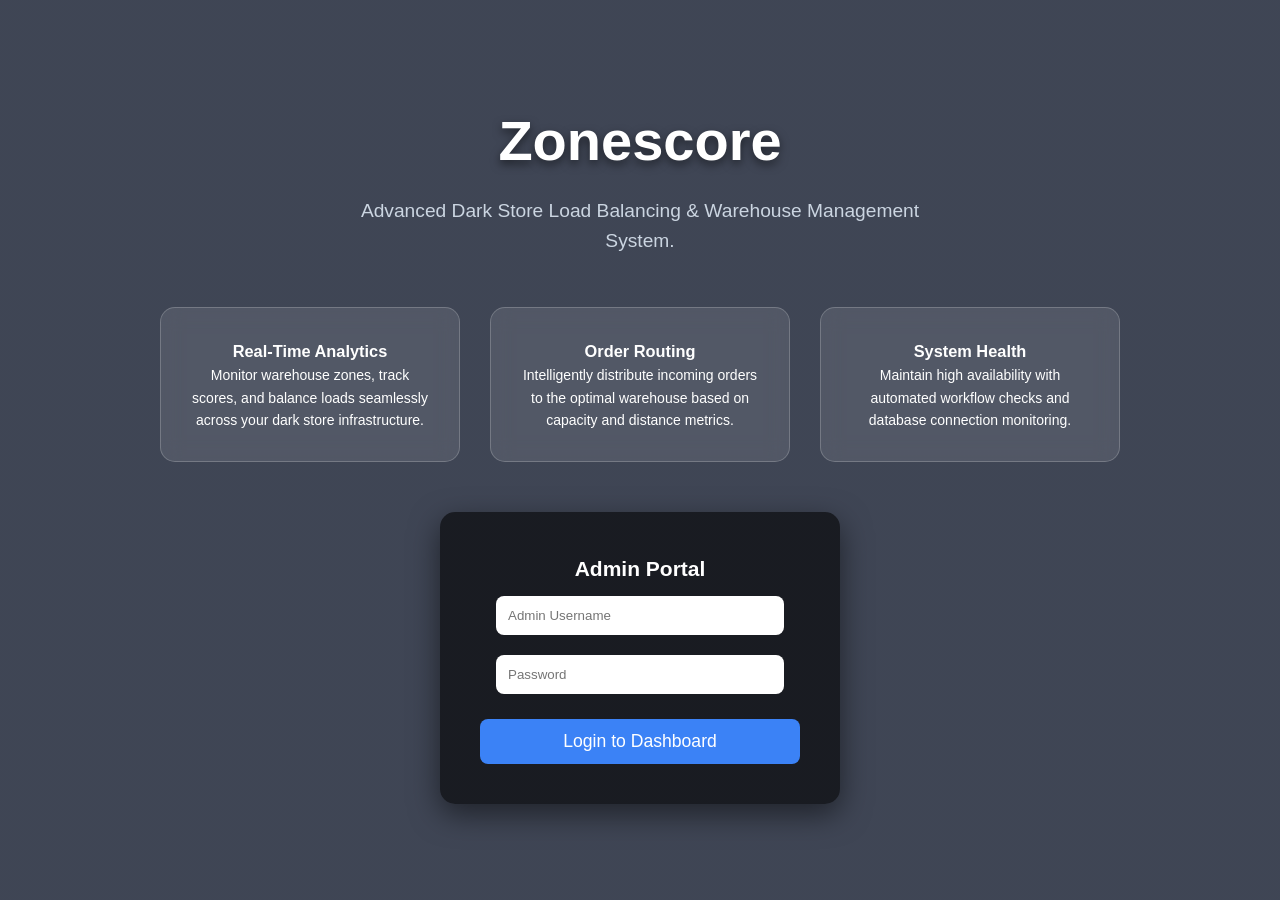
==== index.html @ 92be4d2d "replace old repo with new files" ====
<!doctype html>
<html lang="en">
  <head>
    <meta charset="UTF-8" />
    <meta name="viewport" content="width=device-width, initial-scale=1.0" />
    <title>Zonescore - Dark Store Management</title>
    <link rel="stylesheet" href="./styles.css" />
    <style>
      .landing-body {
        /* Translucent warehouse background */
        background:
          linear-gradient(rgba(15, 23, 42, 0.8), rgba(15, 23, 42, 0.8)),
          url("https://images.unsplash.com/photo-1586528116311-ad8c73c41bc3?q=80&w=2070&auto=format&fit=crop")
            no-repeat center center fixed;
        background-size: cover;
        color: #ffffff;
        font-family: "Segoe UI", Tahoma, Geneva, Verdana, sans-serif;
        min-height: 100vh;
        display: flex;
        flex-direction: column;
        align-items: center;
        justify-content: center;
        margin: 0;
        padding: 20px;
      }

      .hero-section {
        text-align: center;
        margin-bottom: 50px;
        animation: fadeInDown 1s ease-out;
      }

      .hero-section h1 {
        font-size: 3.5rem;
        margin-bottom: 10px;
        text-shadow: 0 4px 10px rgba(0, 0, 0, 0.5);
      }

      .hero-section p {
        font-size: 1.2rem;
        color: #cbd5e1;
        max-width: 600px;
        margin: 0 auto;
      }

      .overview-cards {
        display: flex;
        gap: 30px;
        flex-wrap: wrap;
        justify-content: center;
        margin-bottom: 50px;
      }

      .landing-card {
        background: rgba(255, 255, 255, 0.1);
        backdrop-filter: blur(10px);
        border: 1px solid rgba(255, 255, 255, 0.2);
        border-radius: 15px;
        padding: 30px;
        width: 300px;
        text-align: center;
      }

      .login-section {
        background: rgba(0, 0, 0, 0.6);
        padding: 40px;
        border-radius: 15px;
        box-shadow: 0 10px 30px rgba(0, 0, 0, 0.5);
        width: 100%;
        max-width: 400px;
        text-align: center;
      }

      .login-section input {
        width: 90%;
        padding: 12px;
        margin: 10px 0;
        border-radius: 8px;
        border: none;
        outline: none;
      }

      .btn-primary {
        background-color: #3b82f6;
        color: white;
        border: none;
        padding: 12px 25px;
        border-radius: 8px;
        font-size: 1.1rem;
        cursor: pointer;
        transition: background 0.3s;
        margin-top: 15px;
        width: 100%;
      }

      .btn-primary:hover {
        background-color: #2563eb;
      }

      @keyframes fadeInDown {
        from {
          opacity: 0;
          transform: translateY(-20px);
        }
        to {
          opacity: 1;
          transform: translateY(0);
        }
      }
    </style>
  </head>
  <body class="landing-body">
    <div class="hero-section">
      <h1>Zonescore</h1>
      <p>Advanced Dark Store Load Balancing & Warehouse Management System.</p>
    </div>

    <div class="overview-cards">
      <div class="landing-card card-3d">
        <h3>Real-Time Analytics</h3>
        <p>
          Monitor warehouse zones, track scores, and balance loads seamlessly
          across your dark store infrastructure.
        </p>
      </div>
      <div class="landing-card card-3d">
        <h3>Order Routing</h3>
        <p>
          Intelligently distribute incoming orders to the optimal warehouse
          based on capacity and distance metrics.
        </p>
      </div>
      <div class="landing-card card-3d">
        <h3>System Health</h3>
        <p>
          Maintain high availability with automated workflow checks and database
          connection monitoring.
        </p>
      </div>
    </div>

    <div class="login-section card-3d">
      <h2>Admin Portal</h2>
      <form id="login-form">
        <input type="text" placeholder="Admin Username" required />
        <input type="password" placeholder="Password" required />
        <button type="submit" class="btn-primary card-3d">
          Login to Dashboard
        </button>
      </form>
    </div>

    <script>
      // Handle login redirect to the existing dashboard
      document
        .getElementById("login-form")
        .addEventListener("submit", function (e) {
          e.preventDefault(); // Prevent actual form submission

          // In a real app, you would validate credentials against your database here.
          // For now, it redirects straight to your dashboard logic.
          window.location.href = "./dashboard/index.html";
        });
    </script>
  </body>
</html>
---- styles.css ----
/* ============================================================
   styles.css  —  ZoneScore Complete Stylesheet
   One file used by every page in the project.
   Sections:
     1. Fonts & Variables
     2. Reset
     3. Layout (sidebar, main)
     4. Page header
     5. KPI Cards
     6. Tables
     7. Badges
     8. Load bar
     9. Buttons
    10. Forms
    11. Modals
    12. Alerts
    13. Spinner / loader
    14. Dashboard — Simulator
    15. Warehouses page
    16. Billing page — Plan cards
    17. Settings page
    18. Connections page
    19. Database / Add-warehouse form page
    20. Utilities & Scrollbar
   ============================================================ */

/* ── 1. Fonts & Variables ─────────────────────────────────── */
@import url('https://fonts.googleapis.com/css2?family=DM+Sans:ital,wght@0,300;0,400;0,500;0,600;0,700;1,400&family=DM+Mono:wght@400;500&display=swap');

:root {
  /* Backgrounds */
  --bg:          #07090f;
  --surface:     #0e1420;
  --surface2:    #151d2e;
  --surface3:    #1c2640;

  /* Borders */
  --border:      #1e2d47;
  --border2:     #253554;

  /* Text */
  --text:        #dde4f0;
  --text2:       #7a90b4;
  --text3:       #3d5070;

  /* Accent */
  --accent:      #2f6ef5;
  --accent2:     #5b8ff8;
  --accent-glow: rgba(47, 110, 245, 0.15);

  /* Status colours */
  --green:       #0fba81;
  --green-bg:    rgba(15, 186, 129, 0.10);
  --green-bd:    rgba(15, 186, 129, 0.25);

  --yellow:      #f5a623;
  --yellow-bg:   rgba(245, 166,  35, 0.10);
  --yellow-bd:   rgba(245, 166,  35, 0.25);

  --red:         #f0455a;
  --red-bg:      rgba(240,  69,  90, 0.10);
  --red-bd:      rgba(240,  69,  90, 0.25);

  --purple:      #9b72f5;
  --purple-bg:   rgba(155, 114, 245, 0.10);
  --purple-bd:   rgba(155, 114, 245, 0.25);

  --orange:      #f97316;

  /* Layout */
  --sidebar-w:   228px;
  --radius:      10px;
  --radius-sm:   6px;
  --radius-lg:   14px;

  /* Shadow */
  --shadow:      0 2px 12px rgba(0, 0, 0, 0.40);
  --shadow-lg:   0 8px 32px rgba(0, 0, 0, 0.55);
}

/* ── 2. Reset ─────────────────────────────────────────────── */
*, *::before, *::after { box-sizing: border-box; margin: 0; padding: 0; }
html  { scroll-behavior: smooth; }
body  {
  background: var(--bg);
  color:      var(--text);
  font-family:'DM Sans', sans-serif;
  font-size:  14px;
  line-height:1.6;
  min-height: 100vh;
  -webkit-font-smoothing: antialiased;
}
a   { color: inherit; text-decoration: none; }
img { display: block; max-width: 100%; }
input, select, button, textarea { font-family: inherit; }

/* ── 3. Layout ────────────────────────────────────────────── */
.layout {
  display:    flex;
  min-height: 100vh;
}

/* Sidebar */
.sidebar {
  width:      var(--sidebar-w);
  background: var(--surface);
  border-right: 1px solid var(--border);
  padding:    18px 10px 24px;
  position:   fixed;
  top: 0; left: 0; bottom: 0;
  display:        flex;
  flex-direction: column;
  gap:        2px;
  overflow-y: auto;
  z-index:    100;
}

.sidebar-logo {
  display:     flex;
  align-items: center;
  gap:         10px;
  padding:     10px 10px 18px;
  border-bottom: 1px solid var(--border);
  margin-bottom: 10px;
}
.sidebar-logo img  { width: 28px; height: 28px; border-radius: 6px; flex-shrink: 0; }
.sidebar-logo span { font-size: 1rem; font-weight: 700; color: var(--text); letter-spacing: -0.02em; }

.nav-link {
  display:     flex;
  align-items: center;
  gap:         10px;
  padding:     9px 12px;
  border-radius: var(--radius-sm);
  color:       var(--text2);
  font-size:   0.875rem;
  font-weight: 500;
  transition:  background 0.15s, color 0.15s;
  position:    relative;
}
.nav-link:hover        { background: var(--surface2); color: var(--text); }
.nav-link.active       { background: var(--accent-glow); color: var(--accent2); }
.nav-link.active::before {
  content:''; position: absolute; left: 0; top: 20%; bottom: 20%;
  width: 3px; background: var(--accent); border-radius: 0 3px 3px 0;
}
.nav-link svg { width: 15px; height: 15px; flex-shrink: 0; opacity: 0.8; }
.nav-link.active svg { opacity: 1; }

.sidebar-bottom {
  margin-top:    auto;
  padding-top:   16px;
  border-top:    1px solid var(--border);
  display:       flex;
  flex-direction:column;
  gap:           6px;
}

/* Health pill */
.health-pill {
  display:     inline-flex;
  align-items: center;
  gap:         6px;
  padding:     4px 10px;
  border-radius: 20px;
  font-size:   0.72rem;
  font-weight: 600;
  margin:      4px 10px 0;
  width:       fit-content;
}
.health-pill.online   { background: var(--green-bg);  color: var(--green);  }
.health-pill.offline  { background: var(--red-bg);    color: var(--red);    }
.health-pill.checking { background: var(--yellow-bg); color: var(--yellow); }
.health-dot {
  width: 6px; height: 6px; border-radius: 50%;
  background: currentColor;
  animation: pulse 2s infinite;
}
@keyframes pulse { 0%,100%{opacity:1} 50%{opacity:.4} }

/* Main area */
.main {
  margin-left: var(--sidebar-w);
  padding:     32px 40px;
  flex:        1;
  min-width:   0;
}

/* ── 4. Page header ───────────────────────────────────────── */
.page-header {
  display:         flex;
  align-items:     flex-start;
  justify-content: space-between;
  gap:             16px;
  margin-bottom:   28px;
  flex-wrap:       wrap;
}
.page-title { font-size: 1.45rem; font-weight: 700; letter-spacing: -0.03em; line-height: 1.2; }
.page-sub   { color: var(--text2); font-size: 0.83rem; margin-top: 5px; }
.page-actions { display: flex; align-items: center; gap: 10px; flex-shrink: 0; }

/* ── 5. KPI Cards ─────────────────────────────────────────── */
.kpi-grid {
  display: grid;
  grid-template-columns: repeat(auto-fit, minmax(190px, 1fr));
  gap:           14px;
  margin-bottom: 28px;
}
.kpi-card {
  background:  var(--surface);
  border:      1px solid var(--border);
  border-radius: var(--radius);
  padding:     20px 22px;
  transition:  border-color 0.2s;
}
.kpi-card:hover { border-color: var(--border2); }
.kpi-label {
  display:    flex;
  align-items:center;
  gap:        7px;
  font-size:  0.74rem;
  font-weight:600;
  color:      var(--text2);
  text-transform: uppercase;
  letter-spacing: 0.06em;
  margin-bottom: 10px;
}
.kpi-label svg { width: 13px; height: 13px; }
.kpi-value { font-size: 2.1rem; font-weight: 700; letter-spacing: -0.04em; line-height: 1; }
.kpi-sub   { font-size: 0.74rem; color: var(--text2); margin-top: 7px; }

.kpi-card.blue   .kpi-value { color: var(--accent2); }
.kpi-card.green  .kpi-value { color: var(--green);   }
.kpi-card.yellow .kpi-value { color: var(--yellow);  }
.kpi-card.red    .kpi-value { color: var(--red);     }
.kpi-card.purple .kpi-value { color: var(--purple);  }

/* Generic card */
.card {
  background:    var(--surface);
  border:        1px solid var(--border);
  border-radius: var(--radius);
  padding:       22px;
}
.card-title {
  font-size:   0.78rem; font-weight: 600; color: var(--text2);
  text-transform: uppercase; letter-spacing: 0.07em; margin-bottom: 14px;
}

/* ── 6. Tables ────────────────────────────────────────────── */
.table-wrap {
  background:    var(--surface);
  border:        1px solid var(--border);
  border-radius: var(--radius);
  overflow:      hidden;
  margin-bottom: 24px;
}
.table-header {
  display:         flex;
  align-items:     center;
  justify-content: space-between;
  gap:             12px;
  padding:         14px 20px;
  border-bottom:   1px solid var(--border);
  flex-wrap:       wrap;
}
.table-title   { font-weight: 600; font-size: 0.9rem; color: var(--text); }
.table-actions { display: flex; align-items: center; gap: 8px; flex-wrap: wrap; }

table { width: 100%; border-collapse: collapse; }
th {
  background:  var(--surface2);
  color:       var(--text2);
  font-size:   0.70rem; font-weight: 600;
  padding:     10px 18px;
  text-align:  left;
  text-transform: uppercase; letter-spacing: 0.07em;
  border-bottom: 1px solid var(--border);
  white-space: nowrap;
}
td {
  padding:       13px 18px;
  border-bottom: 1px solid var(--border);
  font-size:     0.86rem;
  vertical-align:middle;
}
tr:last-child td { border-bottom: none; }
tr:hover td      { background: var(--surface2); }
.table-empty { text-align: center; color: var(--text2); padding: 48px 16px !important; font-size: 0.85rem; }

/* ── 7. Badges ────────────────────────────────────────────── */
.badge {
  display:     inline-flex;
  align-items: center;
  gap:         5px;
  padding:     3px 9px;
  border-radius: 20px;
  font-size:   0.71rem; font-weight: 600;
  white-space: nowrap;
  border:      1px solid transparent;
}
.badge::before {
  content:''; width: 5px; height: 5px;
  border-radius: 50%; background: currentColor; flex-shrink: 0;
}
/* Warehouse */
.badge.active      { background: var(--green-bg);   color: var(--green);   border-color: var(--green-bd); }
.badge.inactive    { background: var(--surface3);   color: var(--text2);   border-color: var(--border2);  }
.badge.maintenance { background: var(--yellow-bg);  color: var(--yellow);  border-color: var(--yellow-bd);}
/* Order */
.badge.pending     { background: var(--accent-glow);color: var(--accent2); border-color: rgba(47,110,245,.25); }
.badge.processing  { background: var(--yellow-bg);  color: var(--yellow);  border-color: var(--yellow-bd);}
.badge.dispatched  { background: var(--purple-bg);  color: var(--purple);  border-color: var(--purple-bd);}
.badge.delivered   { background: var(--green-bg);   color: var(--green);   border-color: var(--green-bd); }
.badge.cancelled   { background: var(--red-bg);     color: var(--red);     border-color: var(--red-bd);   }
/* Workflow */
.badge.enabled  { background: var(--green-bg);  color: var(--green);  border-color: var(--green-bd);  }
.badge.disabled { background: var(--surface3);  color: var(--text2);  border-color: var(--border2);   }
/* Billing */
.badge.current-plan { background: var(--accent-glow); color: var(--accent2); border-color: rgba(47,110,245,.3); }

/* ── 8. Load bar ──────────────────────────────────────────── */
.load-wrap { display: flex; align-items: center; gap: 9px; }
.load-bg {
  width: 80px; height: 5px;
  background: var(--surface3); border-radius: 3px; overflow: hidden; flex-shrink: 0;
}
.load-fill { height: 100%; border-radius: 3px; transition: width 0.4s ease; }
.load-fill.low      { background: var(--green);  }
.load-fill.medium   { background: var(--yellow); }
.load-fill.high     { background: var(--orange); }
.load-fill.critical { background: var(--red);    }
.load-pct { font-family: 'DM Mono', monospace; font-size: 0.74rem; color: var(--text2); min-width: 36px; }

/* ── 9. Buttons ───────────────────────────────────────────── */
.btn {
  display:         inline-flex;
  align-items:     center;
  justify-content: center;
  gap:             7px;
  padding:         8px 16px;
  border:          none;
  border-radius:   var(--radius-sm);
  font-size:       0.84rem; font-weight: 600;
  cursor:          pointer;
  transition:      all 0.15s;
  white-space:     nowrap;
  line-height:     1;
}
.btn:disabled { opacity: .45; cursor: not-allowed; pointer-events: none; }
.btn svg      { width: 14px; height: 14px; flex-shrink: 0; }

.btn-primary { background: var(--accent); color: #fff; }
.btn-primary:hover:not(:disabled) { background: #3d7af6; }

.btn-success { background: var(--green-bg);  color: var(--green); border: 1px solid var(--green-bd); }
.btn-success:hover:not(:disabled) { background: rgba(15,186,129,.18); }

.btn-danger  { background: var(--red-bg);    color: var(--red);   border: 1px solid var(--red-bd);   }
.btn-danger:hover:not(:disabled)  { background: rgba(240,69,90,.18); }

.btn-ghost   { background: var(--surface2);  color: var(--text2); border: 1px solid var(--border);   }
.btn-ghost:hover:not(:disabled)   { background: var(--surface3); color: var(--text); }

.btn-outline { background: transparent; color: var(--accent2); border: 1px solid rgba(47,110,245,.35); }
.btn-outline:hover:not(:disabled) { background: var(--accent-glow); }

.btn-sm { padding: 5px 10px; font-size: 0.78rem; }
.btn-lg { padding: 11px 22px; font-size: 0.92rem; }

/* ── 10. Forms ────────────────────────────────────────────── */
.form-grid  { display: grid; gap: 16px; }
.form-row   { display: grid; grid-template-columns: 1fr 1fr; gap: 16px; }
.form-row-3 { display: grid; grid-template-columns: 1fr 1fr 1fr; gap: 16px; }
.form-group { display: flex; flex-direction: column; gap: 6px; }
.form-label { font-size: 0.76rem; font-weight: 600; color: var(--text2); letter-spacing: 0.02em; }
.form-required { color: var(--red); margin-left: 2px; }
.form-hint  { font-size: 0.74rem; color: var(--text3); }

.form-input,
.form-select,
.form-textarea {
  background:    var(--surface2);
  border:        1px solid var(--border2);
  border-radius: var(--radius-sm);
  color:         var(--text);
  font-size:     0.88rem;
  padding:       9px 12px;
  width:         100%;
  transition:    border-color 0.15s, box-shadow 0.15s;
  appearance:    none;
}
.form-input:focus,
.form-select:focus,
.form-textarea:focus {
  outline: none;
  border-color: var(--accent);
  box-shadow:   0 0 0 3px var(--accent-glow);
}
.form-input::placeholder { color: var(--text3); }

.form-select {
  background-image:    url("data:image/svg+xml,%3Csvg xmlns='http://www.w3.org/2000/svg' width='12' height='12' viewBox='0 0 24 24' fill='none' stroke='%237a90b4' stroke-width='2'%3E%3Cpolyline points='6 9 12 15 18 9'/%3E%3C/svg%3E");
  background-repeat:   no-repeat;
  background-position: right 10px center;
  padding-right:       30px;
}
.form-select option  { background: var(--surface2); }
.form-textarea       { resize: vertical; min-height: 90px; }

/* ── 11. Modals ───────────────────────────────────────────── */
.modal-backdrop {
  position:   fixed; inset: 0;
  background: rgba(7,9,15,.75);
  display:    none;
  align-items:center; justify-content:center;
  z-index:    1000;
  padding:    20px;
  backdrop-filter: blur(4px);
}
.modal-backdrop.show { display: flex; }

.modal {
  background:    var(--surface);
  border:        1px solid var(--border2);
  border-radius: var(--radius-lg);
  padding:       28px;
  width:         100%; max-width: 520px;
  max-height:    90vh; overflow-y: auto;
  box-shadow:    var(--shadow-lg);
  animation:     modalIn 0.18s ease;
}
@keyframes modalIn {
  from { opacity:0; transform: scale(.96) translateY(8px); }
  to   { opacity:1; transform: scale(1)   translateY(0);   }
}
.modal-header {
  display:         flex;
  align-items:     center;
  justify-content: space-between;
  margin-bottom:   22px;
}
.modal-title { font-size: 1.05rem; font-weight: 700; letter-spacing: -0.02em; }
.modal-close {
  background: var(--surface2); border: 1px solid var(--border);
  border-radius: var(--radius-sm);
  color: var(--text2); cursor: pointer;
  width: 28px; height: 28px;
  display: flex; align-items: center; justify-content: center;
  font-size: 0.85rem; transition: all 0.15s;
}
.modal-close:hover { background: var(--surface3); color: var(--text); }
.modal-footer {
  display: flex; gap: 10px; justify-content: flex-end;
  margin-top: 22px; padding-top: 18px; border-top: 1px solid var(--border);
}

/* ── 12. Alerts ───────────────────────────────────────────── */
.alert {
  display: none;
  align-items: center; gap: 8px;
  padding:       12px 16px;
  border-radius: var(--radius-sm);
  font-size:     0.85rem; font-weight: 500;
  margin-top:    14px;
  border:        1px solid transparent;
}
.alert.show    { display: flex; }
.alert.success { background: var(--green-bg);    color: var(--green);   border-color: var(--green-bd);  }
.alert.error   { background: var(--red-bg);      color: var(--red);     border-color: var(--red-bd);    }
.alert.info    { background: var(--accent-glow); color: var(--accent2); border-color: rgba(47,110,245,.25); }
.alert.warning { background: var(--yellow-bg);   color: var(--yellow);  border-color: var(--yellow-bd); }

/* ── 13. Spinner ──────────────────────────────────────────── */
.spinner {
  display:       inline-block;
  width: 13px;   height: 13px;
  border:        2px solid var(--border2);
  border-top-color: var(--accent);
  border-radius: 50%;
  animation:     spin 0.6s linear infinite;
  vertical-align:middle;
}
@keyframes spin { to { transform: rotate(360deg); } }

/* code */
code {
  background:    var(--surface3);
  padding:       2px 7px; border-radius: 4px;
  font-family:  'DM Mono', monospace; font-size: 0.78rem;
  color:         var(--accent2);
}
.mono { font-family: 'DM Mono', monospace; font-size: 0.82em; }

/* divider */
.divider { height: 1px; background: var(--border); margin: 20px 0; }

/* ── 14. Dashboard — Simulator ────────────────────────────── */
.sim-box { background: var(--surface); border: 1px solid var(--border); border-radius: var(--radius); margin-bottom: 24px; overflow: hidden; }
.sim-box-header { display: flex; align-items: center; justify-content: space-between; padding: 14px 20px; border-bottom: 1px solid var(--border); flex-wrap: wrap; gap: 8px; }
.sim-box-body   { padding: 20px; }
.sim-inputs     { display: flex; gap: 12px; align-items: flex-end; flex-wrap: wrap; }
.sim-input-group { display: flex; flex-direction: column; gap: 5px; }
.sim-input-group label { font-size: 0.74rem; font-weight: 600; color: var(--text2); text-transform: uppercase; letter-spacing: 0.05em; }
.sim-input-group .form-input { width: 160px; }

.algo-grid { display: grid; grid-template-columns: repeat(auto-fit, minmax(200px,1fr)); gap: 12px; margin-top: 18px; }
.algo-card { background: var(--surface2); border: 1px solid var(--border); border-radius: var(--radius-sm); padding: 16px; transition: border-color .15s; }
.algo-card:hover { border-color: var(--border2); }
.algo-tag  { font-size: 0.69rem; font-weight: 700; color: var(--text2); text-transform: uppercase; letter-spacing: 0.07em; margin-bottom: 8px; }
.algo-wh-name { font-weight: 600; font-size: 0.9rem; color: var(--text); margin-bottom: 4px; white-space: nowrap; overflow: hidden; text-overflow: ellipsis; }
.algo-detail { font-size: 0.75rem; color: var(--accent2); }
.algo-unavailable { font-size: 0.82rem; color: var(--red); }

/* ── 15. Warehouses page ──────────────────────────────────── */
.wh-name-cell { font-weight: 600; }
.wh-coords    { font-family: 'DM Mono', monospace; font-size: 0.75rem; color: var(--text2); }
.filter-bar   { display: flex; align-items: center; gap: 10px; }
.filter-bar .form-select { width: 145px; padding: 6px 30px 6px 10px; font-size: 0.82rem; }
.action-btns  { display: flex; align-items: center; gap: 6px; }
.cap-indicator{ display: flex; align-items: center; gap: 8px; white-space: nowrap; }
.cap-text     { font-family: 'DM Mono', monospace; font-size: 0.76rem; color: var(--text2); }

/* ── 16. Billing — Plan cards ─────────────────────────────── */
.plan-grid { display: grid; grid-template-columns: repeat(auto-fit, minmax(230px,1fr)); gap: 16px; margin-bottom: 28px; }

.plan-card {
  background: var(--surface); border: 1px solid var(--border);
  border-radius: var(--radius); padding: 26px; position: relative;
  transition: border-color .2s, box-shadow .2s;
}
.plan-card:hover   { border-color: var(--border2); }
.plan-card.current { border-color: var(--accent); box-shadow: 0 0 0 1px var(--accent); }

.plan-ribbon {
  position: absolute; top: -1px; right: 22px;
  background: var(--accent); color: #fff;
  font-size: 0.67rem; font-weight: 700; letter-spacing: 0.06em; text-transform: uppercase;
  padding: 3px 10px; border-radius: 0 0 6px 6px;
}
.plan-name  { font-size: 0.8rem; font-weight: 600; color: var(--text2); text-transform: uppercase; letter-spacing: 0.08em; margin-bottom: 8px; }
.plan-price { font-size: 2.2rem; font-weight: 700; letter-spacing: -0.05em; line-height: 1; margin-bottom: 4px; }
.plan-price-sub { font-size: 0.8rem; font-weight: 400; color: var(--text2); margin-left: 2px; }
.plan-desc  { font-size: 0.8rem; color: var(--text2); margin-bottom: 18px; padding-bottom: 16px; border-bottom: 1px solid var(--border); min-height: 50px; }
.plan-features { list-style: none; display: flex; flex-direction: column; gap: 9px; margin-bottom: 22px; }
.plan-features li { display: flex; align-items: flex-start; gap: 9px; font-size: 0.82rem; }
.plan-check { color: var(--green); font-weight: 700; flex-shrink: 0; margin-top: 1px; }

.billing-info { background: var(--surface); border: 1px solid var(--border); border-radius: var(--radius); padding: 22px; margin-bottom: 24px; }
.billing-row  { display: flex; align-items: center; justify-content: space-between; padding: 11px 0; border-bottom: 1px solid var(--border); font-size: 0.86rem; }
.billing-row:last-child { border-bottom: none; }
.billing-row-label { color: var(--text2); }
.billing-row-value { font-weight: 600; }
.invoice-amount    { font-family: 'DM Mono', monospace; font-weight: 500; }

/* ── 17. Settings page ────────────────────────────────────── */
.settings-layout { display: grid; grid-template-columns: 200px 1fr; gap: 24px; align-items: start; }
.settings-tabs   { background: var(--surface); border: 1px solid var(--border); border-radius: var(--radius); overflow: hidden; position: sticky; top: 24px; }
.settings-tab    {
  display: flex; align-items: center; gap: 9px;
  padding: 11px 16px; font-size: 0.85rem; font-weight: 500; color: var(--text2);
  cursor: pointer; transition: all .15s;
  border-left: 3px solid transparent;
  background: none; border-top: none; border-right: none;
  border-bottom: 1px solid var(--border); width: 100%; text-align: left;
}
.settings-tab:last-child { border-bottom: none; }
.settings-tab:hover  { background: var(--surface2); color: var(--text); }
.settings-tab.active { border-left-color: var(--accent); color: var(--accent2); background: var(--accent-glow); }
.settings-tab svg    { width: 14px; height: 14px; flex-shrink: 0; }

.settings-panel         { display: none; }
.settings-panel.active  { display: block; }
.settings-section       { background: var(--surface); border: 1px solid var(--border); border-radius: var(--radius); padding: 24px; margin-bottom: 20px; }
.settings-section-title { font-size: 0.95rem; font-weight: 700; margin-bottom: 6px; }
.settings-section-desc  { font-size: 0.81rem; color: var(--text2); margin-bottom: 20px; padding-bottom: 16px; border-bottom: 1px solid var(--border); }
.danger-zone            { border-color: var(--red-bd); }
.danger-zone .settings-section-title { color: var(--red); }

.toggle-row       { display: flex; align-items: center; justify-content: space-between; padding: 13px 0; border-bottom: 1px solid var(--border); }
.toggle-row:last-child { border-bottom: none; }
.toggle-row-label { font-size: 0.87rem; font-weight: 600; margin-bottom: 3px; }
.toggle-row-desc  { font-size: 0.77rem; color: var(--text2); }

.toggle               { position: relative; width: 42px; height: 24px; flex-shrink: 0; }
.toggle input         { opacity: 0; width: 0; height: 0; }
.toggle-slider        { position: absolute; inset: 0; background: var(--surface3); border-radius: 12px; cursor: pointer; transition: background .2s; border: 1px solid var(--border2); }
.toggle-slider::before {
  content:''; position: absolute; width: 16px; height: 16px;
  left: 3px; top: 50%; transform: translateY(-50%);
  background: var(--text2); border-radius: 50%; transition: transform .2s, background .2s;
}
.toggle input:checked + .toggle-slider             { background: var(--accent); border-color: var(--accent); }
.toggle input:checked + .toggle-slider::before     { transform: translate(18px,-50%); background: #fff; }

/* ── 18. Connections page ─────────────────────────────────── */
.conn-grid  { display: grid; grid-template-columns: repeat(auto-fill, minmax(260px,1fr)); gap: 16px; margin-bottom: 28px; }
.conn-card  { background: var(--surface); border: 1px solid var(--border); border-radius: var(--radius); padding: 20px; display: flex; flex-direction: column; gap: 14px; transition: border-color .15s; }
.conn-card:hover  { border-color: var(--border2); }
.conn-card.dimmed { opacity: .55; }
.conn-header { display: flex; align-items: center; gap: 12px; }
.conn-icon   { width: 42px; height: 42px; border-radius: 10px; background: var(--surface2); display: flex; align-items: center; justify-content: center; font-size: 1.3rem; flex-shrink: 0; border: 1px solid var(--border); }
.conn-icon img { width: 24px; height: 24px; object-fit: contain; }
.conn-name   { font-weight: 600; font-size: 0.92rem; margin-bottom: 2px; }
.conn-type   { font-size: 0.75rem; color: var(--text2); }
.conn-desc   { font-size: 0.8rem; color: var(--text2); line-height: 1.5; flex: 1; }
.conn-footer { display: flex; align-items: center; justify-content: space-between; padding-top: 12px; border-top: 1px solid var(--border); }

/* ── 19. Database / Add-warehouse form page ───────────────── */
.form-page       { min-height: 100vh; display: flex; align-items: center; justify-content: center; padding: 40px 20px; background: var(--bg); }
.form-page-inner { width: 100%; max-width: 560px; }
.form-page-back  { display: inline-flex; align-items: center; gap: 6px; color: var(--accent2); font-size: 0.84rem; font-weight: 500; margin-bottom: 24px; transition: gap .15s; }
.form-page-back:hover { gap: 9px; }
.form-page-back svg   { width: 14px; height: 14px; }
.form-page-card  { background: var(--surface); border: 1px solid var(--border); border-radius: var(--radius-lg); padding: 36px; box-shadow: var(--shadow-lg); }
.form-page-title { font-size: 1.3rem; font-weight: 700; letter-spacing: -0.02em; margin-bottom: 6px; }
.form-page-sub   { font-size: 0.83rem; color: var(--text2); margin-bottom: 28px; padding-bottom: 22px; border-bottom: 1px solid var(--border); }
.form-submit-btn { width: 100%; padding: 12px; font-size: 0.9rem; margin-top: 6px; }
.page-health     { display: inline-flex; align-items: center; gap: 6px; font-size: 0.75rem; font-weight: 600; padding: 4px 11px; border-radius: 20px; margin-bottom: 20px; }
.page-health.online   { background: var(--green-bg);  color: var(--green);  }
.page-health.offline  { background: var(--red-bg);    color: var(--red);    }
.page-health.checking { background: var(--yellow-bg); color: var(--yellow); }
.page-health-dot { width: 6px; height: 6px; border-radius: 50%; background: currentColor; }

/* ── 20. Utilities & Scrollbar ────────────────────────────── */
::-webkit-scrollbar       { width: 5px; height: 5px; }
::-webkit-scrollbar-track { background: transparent; }
::-webkit-scrollbar-thumb { background: var(--border2); border-radius: 3px; }

@media (max-width: 768px) {
  .sidebar         { display: none; }
  .main            { margin-left: 0; padding: 20px 16px; }
  .form-row,
  .form-row-3      { grid-template-columns: 1fr; }
  .settings-layout { grid-template-columns: 1fr; }
  .settings-tabs   { display: flex; overflow-x: auto; position: static; }
  .settings-tab    { border-bottom: none; border-left: none; border-bottom: 3px solid transparent; white-space: nowrap; }
  .settings-tab.active { border-bottom-color: var(--accent); border-left: none; }
}
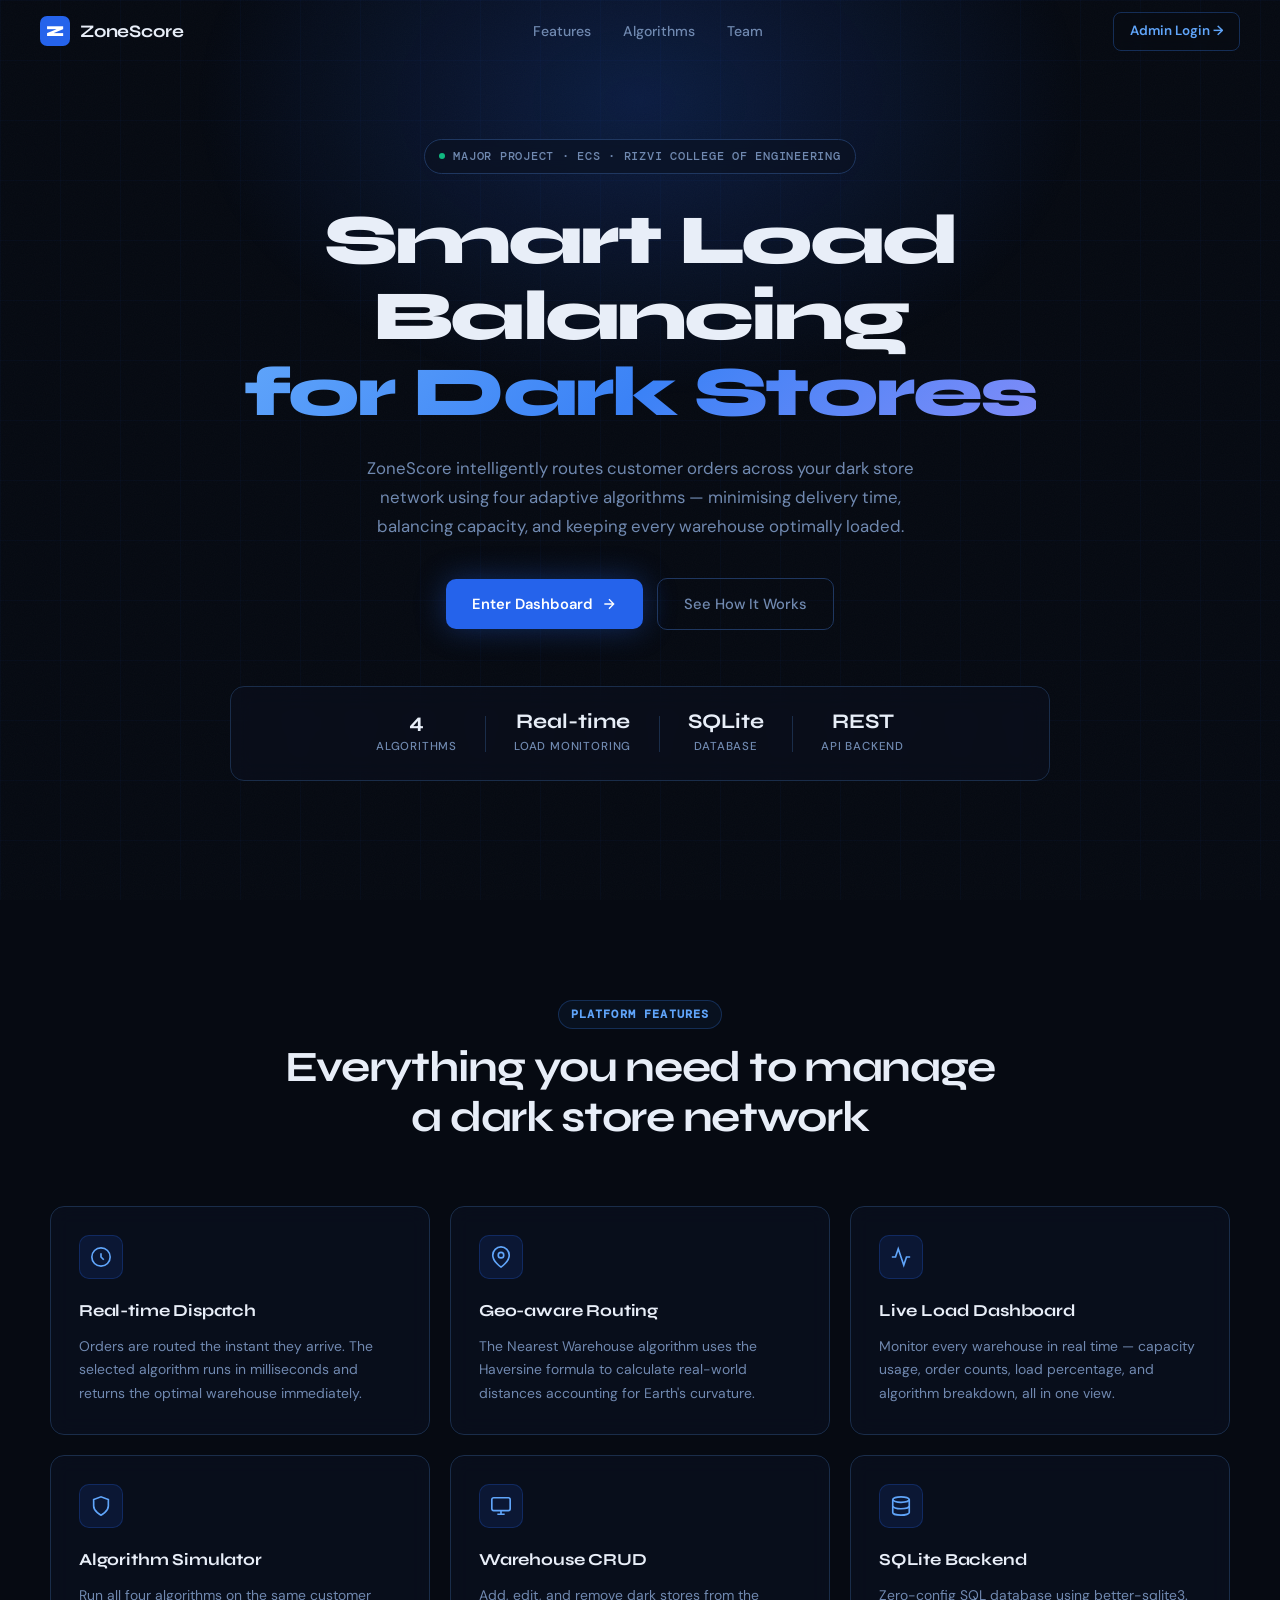
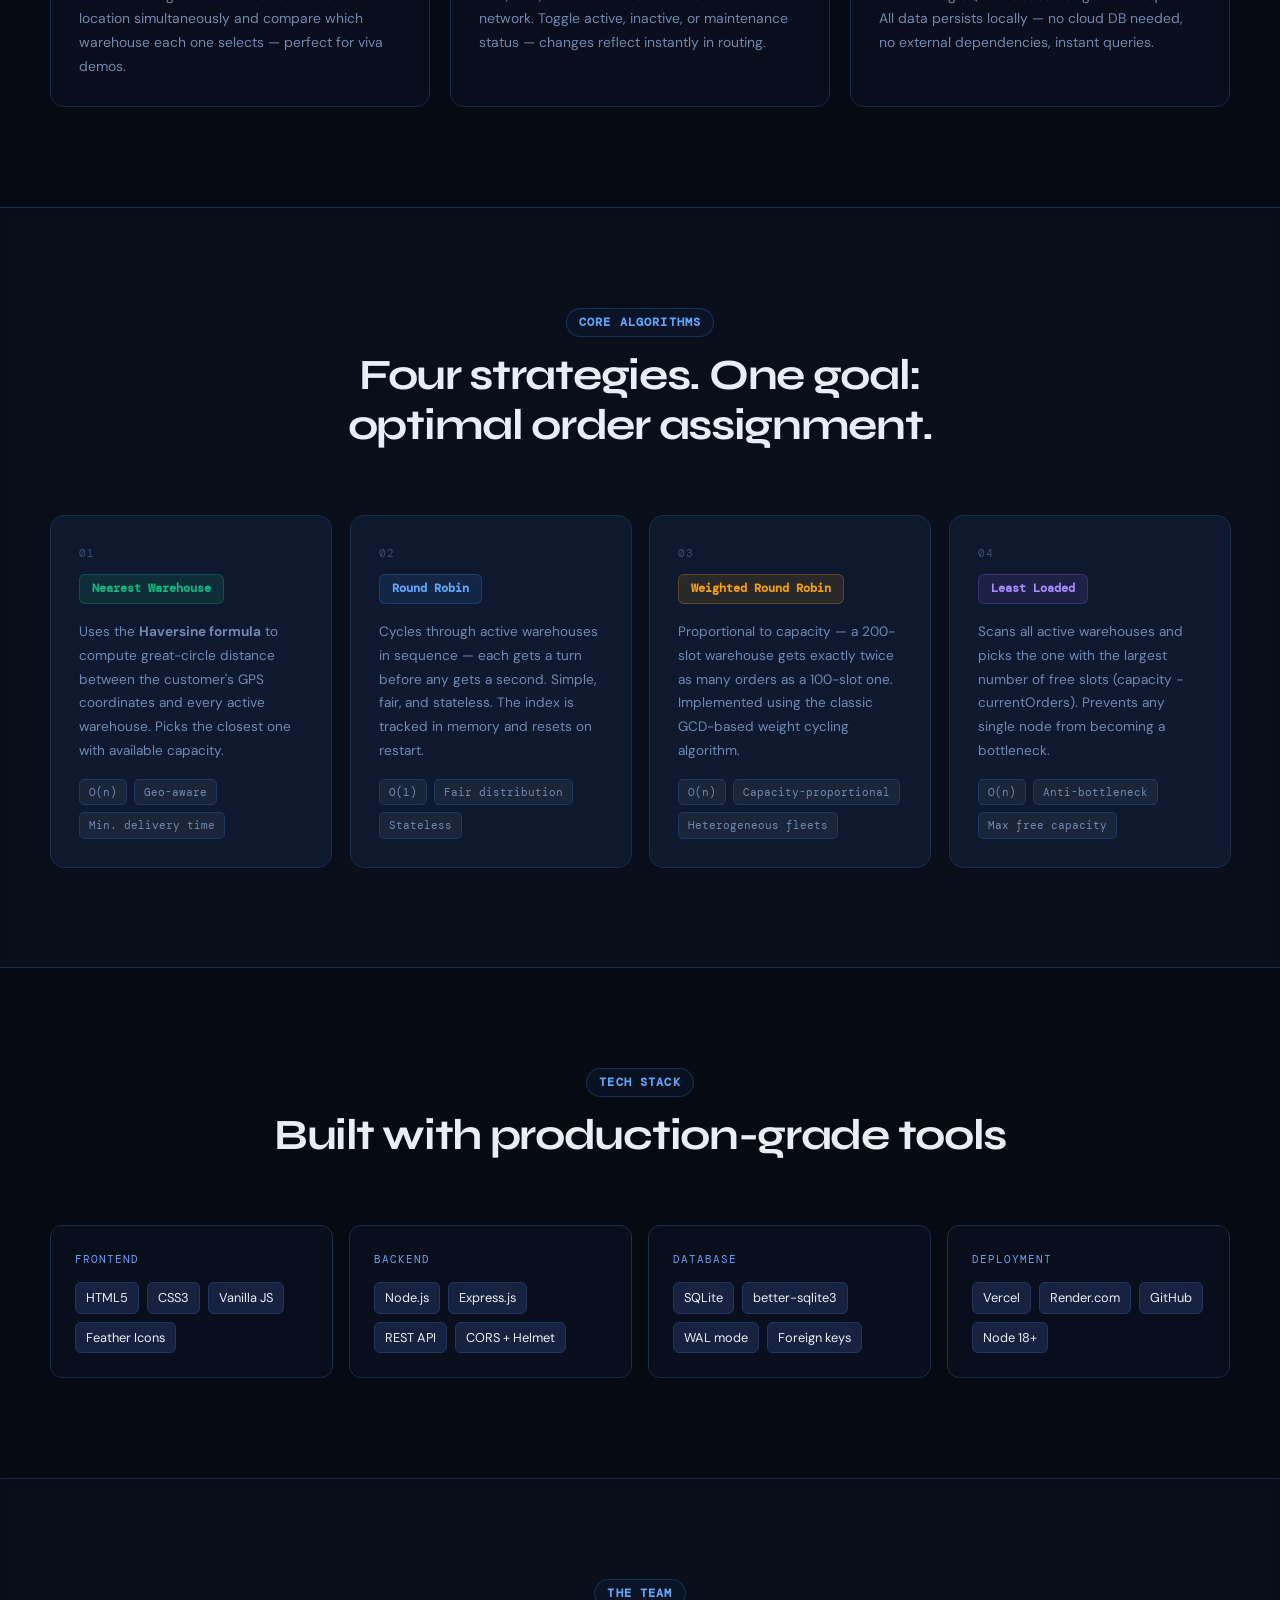
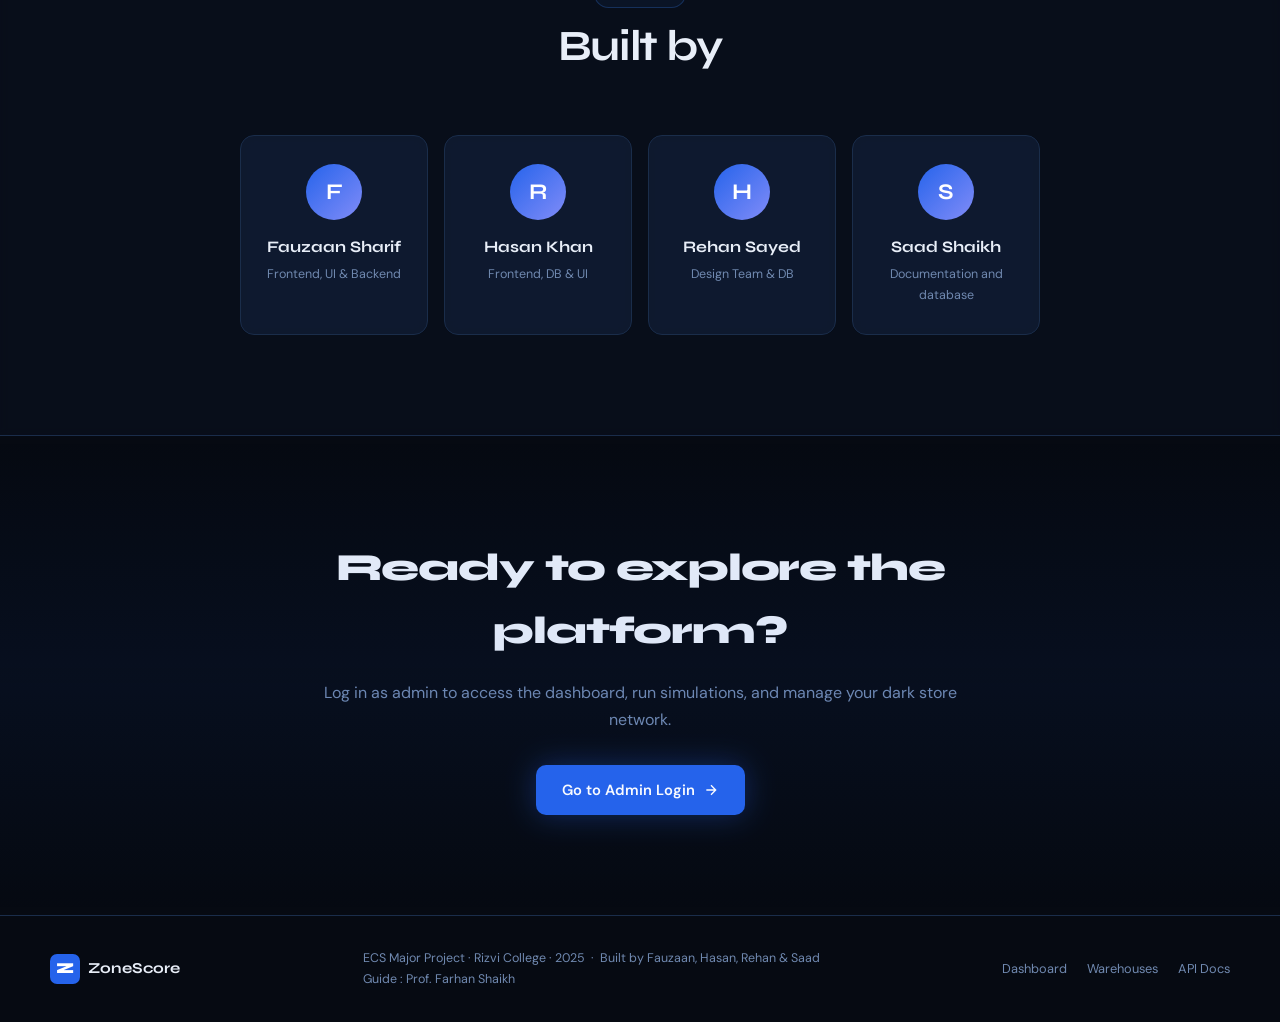
==== commit 380732f4: "Ui touches and database issue resolution" ====
--- a/index.html
+++ b/index.html
@@ -1,166 +1,434 @@
 <!doctype html>
 <html lang="en">
   <head>
-    <meta charset="UTF-8" />
-    <meta name="viewport" content="width=device-width, initial-scale=1.0" />
-    <title>Zonescore - Dark Store Management</title>
-    <link rel="stylesheet" href="./styles.css" />
-    <style>
-      .landing-body {
-        /* Translucent warehouse background */
-        background:
-          linear-gradient(rgba(15, 23, 42, 0.8), rgba(15, 23, 42, 0.8)),
-          url("https://images.unsplash.com/photo-1586528116311-ad8c73c41bc3?q=80&w=2070&auto=format&fit=crop")
-            no-repeat center center fixed;
-        background-size: cover;
-        color: #ffffff;
-        font-family: "Segoe UI", Tahoma, Geneva, Verdana, sans-serif;
-        min-height: 100vh;
-        display: flex;
-        flex-direction: column;
-        align-items: center;
-        justify-content: center;
-        margin: 0;
-        padding: 20px;
-      }
-
-      .hero-section {
-        text-align: center;
-        margin-bottom: 50px;
-        animation: fadeInDown 1s ease-out;
-      }
-
-      .hero-section h1 {
-        font-size: 3.5rem;
-        margin-bottom: 10px;
-        text-shadow: 0 4px 10px rgba(0, 0, 0, 0.5);
-      }
-
-      .hero-section p {
-        font-size: 1.2rem;
-        color: #cbd5e1;
-        max-width: 600px;
-        margin: 0 auto;
-      }
-
-      .overview-cards {
-        display: flex;
-        gap: 30px;
-        flex-wrap: wrap;
-        justify-content: center;
-        margin-bottom: 50px;
-      }
-
-      .landing-card {
-        background: rgba(255, 255, 255, 0.1);
-        backdrop-filter: blur(10px);
-        border: 1px solid rgba(255, 255, 255, 0.2);
-        border-radius: 15px;
-        padding: 30px;
-        width: 300px;
-        text-align: center;
-      }
-
-      .login-section {
-        background: rgba(0, 0, 0, 0.6);
-        padding: 40px;
-        border-radius: 15px;
-        box-shadow: 0 10px 30px rgba(0, 0, 0, 0.5);
-        width: 100%;
-        max-width: 400px;
-        text-align: center;
-      }
-
-      .login-section input {
-        width: 90%;
-        padding: 12px;
-        margin: 10px 0;
-        border-radius: 8px;
-        border: none;
-        outline: none;
-      }
-
-      .btn-primary {
-        background-color: #3b82f6;
-        color: white;
-        border: none;
-        padding: 12px 25px;
-        border-radius: 8px;
-        font-size: 1.1rem;
-        cursor: pointer;
-        transition: background 0.3s;
-        margin-top: 15px;
-        width: 100%;
-      }
-
-      .btn-primary:hover {
-        background-color: #2563eb;
-      }
-
-      @keyframes fadeInDown {
-        from {
-          opacity: 0;
-          transform: translateY(-20px);
-        }
-        to {
-          opacity: 1;
-          transform: translateY(0);
-        }
-      }
-    </style>
+    <meta charset="utf-8" />
+    <meta name="viewport" content="width=device-width,initial-scale=1" />
+    <title>ZoneScore — Dark Store Load Balancer</title>
+    <link rel="stylesheet" href="landing.css" />
+    <link rel="icon" href="/favicon.ico" />
+    <link rel="preconnect" href="https://fonts.googleapis.com" />
+    <link rel="preconnect" href="https://fonts.gstatic.com" crossorigin />
+    <link
+      href="https://fonts.googleapis.com/css2?family=Syne:wght@400;500;600;700;800&family=DM+Sans:ital,wght@0,300;0,400;0,500;1,300&family=DM+Mono:wght@400;500&display=swap"
+      rel="stylesheet"
+    />
   </head>
-  <body class="landing-body">
-    <div class="hero-section">
-      <h1>Zonescore</h1>
-      <p>Advanced Dark Store Load Balancing & Warehouse Management System.</p>
-    </div>
-
-    <div class="overview-cards">
-      <div class="landing-card card-3d">
-        <h3>Real-Time Analytics</h3>
-        <p>
-          Monitor warehouse zones, track scores, and balance loads seamlessly
-          across your dark store infrastructure.
+  <body>
+    <!-- ── Background layers ─────────────────────────── -->
+    <div class="bg-warehouse"></div>
+    <div class="bg-grid"></div>
+    <div class="bg-glow"></div>
+    <div class="noise"></div>
+
+    <!-- ── Nav ──────────────────────────────────────── -->
+    <nav class="nav" id="nav">
+      <div class="nav-inner">
+        <a href="/" class="nav-logo">
+          <span class="nav-logo-mark">Z</span>
+          <span class="nav-logo-text">ZoneScore</span>
+        </a>
+        <div class="nav-links">
+          <a href="#features">Features</a>
+          <a href="#algorithms">Algorithms</a>
+          <a href="#team">Team</a>
+        </div>
+        <a href="/login.html" class="nav-cta">Admin Login →</a>
+      </div>
+    </nav>
+
+    <!-- ── Hero ─────────────────────────────────────── -->
+    <section class="hero" id="home">
+      <div class="hero-inner">
+        <div class="hero-eyebrow">
+          <span class="dot"></span> Major Project · ECS · Rizvi College Of
+          Engineering
+        </div>
+        <h1 class="hero-title">
+          Smart Load Balancing<br />
+          <span class="hero-title-accent">for Dark Stores</span>
+        </h1>
+        <p class="hero-sub">
+          ZoneScore intelligently routes customer orders across your dark store
+          network using four adaptive algorithms — minimising delivery time,
+          balancing capacity, and keeping every warehouse optimally loaded.
         </p>
-      </div>
-      <div class="landing-card card-3d">
-        <h3>Order Routing</h3>
-        <p>
-          Intelligently distribute incoming orders to the optimal warehouse
-          based on capacity and distance metrics.
+        <div class="hero-actions">
+          <a href="/login.html" class="btn-hero-primary">
+            Enter Dashboard
+            <svg
+              width="16"
+              height="16"
+              viewBox="0 0 24 24"
+              fill="none"
+              stroke="currentColor"
+              stroke-width="2"
+            >
+              <path d="M5 12h14M12 5l7 7-7 7" />
+            </svg>
+          </a>
+          <a href="#algorithms" class="btn-hero-ghost">See How It Works</a>
+        </div>
+
+        <!-- Stat strip -->
+        <div class="hero-stats">
+          <div class="stat">
+            <span class="stat-val">4</span>
+            <span class="stat-label">Algorithms</span>
+          </div>
+          <div class="stat-div"></div>
+          <div class="stat">
+            <span class="stat-val">Real-time</span>
+            <span class="stat-label">Load monitoring</span>
+          </div>
+          <div class="stat-div"></div>
+          <div class="stat">
+            <span class="stat-val">SQLite</span>
+            <span class="stat-label">Database</span>
+          </div>
+          <div class="stat-div"></div>
+          <div class="stat">
+            <span class="stat-val">REST</span>
+            <span class="stat-label">API backend</span>
+          </div>
+        </div>
+      </div>
+    </section>
+
+    <!-- ── Features ──────────────────────────────────── -->
+    <section class="section" id="features">
+      <div class="section-inner">
+        <div class="section-header">
+          <div class="section-tag">Platform Features</div>
+          <h2 class="section-title">
+            Everything you need to manage<br />a dark store network
+          </h2>
+        </div>
+
+        <div class="features-grid">
+          <div class="feat-card tilt-card" data-tilt>
+            <div class="feat-icon">
+              <svg
+                width="22"
+                height="22"
+                viewBox="0 0 24 24"
+                fill="none"
+                stroke="currentColor"
+                stroke-width="1.8"
+              >
+                <circle cx="12" cy="12" r="10" />
+                <path d="M12 8v4l3 3" />
+              </svg>
+            </div>
+            <h3 class="feat-title">Real-time Dispatch</h3>
+            <p class="feat-desc">
+              Orders are routed the instant they arrive. The selected algorithm
+              runs in milliseconds and returns the optimal warehouse
+              immediately.
+            </p>
+          </div>
+
+          <div class="feat-card tilt-card" data-tilt>
+            <div class="feat-icon">
+              <svg
+                width="22"
+                height="22"
+                viewBox="0 0 24 24"
+                fill="none"
+                stroke="currentColor"
+                stroke-width="1.8"
+              >
+                <path d="M21 10c0 7-9 13-9 13s-9-6-9-13a9 9 0 0118 0z" />
+                <circle cx="12" cy="10" r="3" />
+              </svg>
+            </div>
+            <h3 class="feat-title">Geo-aware Routing</h3>
+            <p class="feat-desc">
+              The Nearest Warehouse algorithm uses the Haversine formula to
+              calculate real-world distances accounting for Earth's curvature.
+            </p>
+          </div>
+
+          <div class="feat-card tilt-card" data-tilt>
+            <div class="feat-icon">
+              <svg
+                width="22"
+                height="22"
+                viewBox="0 0 24 24"
+                fill="none"
+                stroke="currentColor"
+                stroke-width="1.8"
+              >
+                <polyline points="22 12 18 12 15 21 9 3 6 12 2 12" />
+              </svg>
+            </div>
+            <h3 class="feat-title">Live Load Dashboard</h3>
+            <p class="feat-desc">
+              Monitor every warehouse in real time — capacity usage, order
+              counts, load percentage, and algorithm breakdown, all in one view.
+            </p>
+          </div>
+
+          <div class="feat-card tilt-card" data-tilt>
+            <div class="feat-icon">
+              <svg
+                width="22"
+                height="22"
+                viewBox="0 0 24 24"
+                fill="none"
+                stroke="currentColor"
+                stroke-width="1.8"
+              >
+                <path d="M12 22s8-4 8-10V5l-8-3-8 3v7c0 6 8 10 8 10z" />
+              </svg>
+            </div>
+            <h3 class="feat-title">Algorithm Simulator</h3>
+            <p class="feat-desc">
+              Run all four algorithms on the same customer location
+              simultaneously and compare which warehouse each one selects —
+              perfect for viva demos.
+            </p>
+          </div>
+
+          <div class="feat-card tilt-card" data-tilt>
+            <div class="feat-icon">
+              <svg
+                width="22"
+                height="22"
+                viewBox="0 0 24 24"
+                fill="none"
+                stroke="currentColor"
+                stroke-width="1.8"
+              >
+                <rect x="2" y="3" width="20" height="14" rx="2" />
+                <path d="M8 21h8M12 17v4" />
+              </svg>
+            </div>
+            <h3 class="feat-title">Warehouse CRUD</h3>
+            <p class="feat-desc">
+              Add, edit, and remove dark stores from the network. Toggle active,
+              inactive, or maintenance status — changes reflect instantly in
+              routing.
+            </p>
+          </div>
+
+          <div class="feat-card tilt-card" data-tilt>
+            <div class="feat-icon">
+              <svg
+                width="22"
+                height="22"
+                viewBox="0 0 24 24"
+                fill="none"
+                stroke="currentColor"
+                stroke-width="1.8"
+              >
+                <ellipse cx="12" cy="5" rx="9" ry="3" />
+                <path d="M21 12c0 1.66-4 3-9 3s-9-1.34-9-3" />
+                <path d="M3 5v14c0 1.66 4 3 9 3s9-1.34 9-3V5" />
+              </svg>
+            </div>
+            <h3 class="feat-title">SQLite Backend</h3>
+            <p class="feat-desc">
+              Zero-config SQL database using better-sqlite3. All data persists
+              locally — no cloud DB needed, no external dependencies, instant
+              queries.
+            </p>
+          </div>
+        </div>
+      </div>
+    </section>
+
+    <!-- ── Algorithms ─────────────────────────────────── -->
+    <section class="section section-dark" id="algorithms">
+      <div class="section-inner">
+        <div class="section-header">
+          <div class="section-tag">Core Algorithms</div>
+          <h2 class="section-title">
+            Four strategies. One goal:<br />optimal order assignment.
+          </h2>
+        </div>
+
+        <div class="algo-grid">
+          <div class="algo-card tilt-card" data-tilt>
+            <div class="algo-num">01</div>
+            <div class="algo-badge nearest">Nearest Warehouse</div>
+            <p class="algo-desc">
+              Uses the <strong>Haversine formula</strong> to compute
+              great-circle distance between the customer's GPS coordinates and
+              every active warehouse. Picks the closest one with available
+              capacity.
+            </p>
+            <div class="algo-tag-row">
+              <span class="tag">O(n)</span>
+              <span class="tag">Geo-aware</span>
+              <span class="tag">Min. delivery time</span>
+            </div>
+          </div>
+
+          <div class="algo-card tilt-card" data-tilt>
+            <div class="algo-num">02</div>
+            <div class="algo-badge roundrobin">Round Robin</div>
+            <p class="algo-desc">
+              Cycles through active warehouses in sequence — each gets a turn
+              before any gets a second. Simple, fair, and stateless. The index
+              is tracked in memory and resets on restart.
+            </p>
+            <div class="algo-tag-row">
+              <span class="tag">O(1)</span>
+              <span class="tag">Fair distribution</span>
+              <span class="tag">Stateless</span>
+            </div>
+          </div>
+
+          <div class="algo-card tilt-card" data-tilt>
+            <div class="algo-num">03</div>
+            <div class="algo-badge weighted">Weighted Round Robin</div>
+            <p class="algo-desc">
+              Proportional to capacity — a 200-slot warehouse gets exactly twice
+              as many orders as a 100-slot one. Implemented using the classic
+              GCD-based weight cycling algorithm.
+            </p>
+            <div class="algo-tag-row">
+              <span class="tag">O(n)</span>
+              <span class="tag">Capacity-proportional</span>
+              <span class="tag">Heterogeneous fleets</span>
+            </div>
+          </div>
+
+          <div class="algo-card tilt-card" data-tilt>
+            <div class="algo-num">04</div>
+            <div class="algo-badge least">Least Loaded</div>
+            <p class="algo-desc">
+              Scans all active warehouses and picks the one with the largest
+              number of free slots (capacity − currentOrders). Prevents any
+              single node from becoming a bottleneck.
+            </p>
+            <div class="algo-tag-row">
+              <span class="tag">O(n)</span>
+              <span class="tag">Anti-bottleneck</span>
+              <span class="tag">Max free capacity</span>
+            </div>
+          </div>
+        </div>
+      </div>
+    </section>
+
+    <!-- ── Tech stack ─────────────────────────────────── -->
+    <section class="section" id="stack">
+      <div class="section-inner">
+        <div class="section-header">
+          <div class="section-tag">Tech Stack</div>
+          <h2 class="section-title">Built with production-grade tools</h2>
+        </div>
+        <div class="stack-grid">
+          <div class="stack-card tilt-card" data-tilt>
+            <div class="stack-label">Frontend</div>
+            <div class="stack-items">
+              <span>HTML5</span><span>CSS3</span><span>Vanilla JS</span
+              ><span>Feather Icons</span>
+            </div>
+          </div>
+          <div class="stack-card tilt-card" data-tilt>
+            <div class="stack-label">Backend</div>
+            <div class="stack-items">
+              <span>Node.js</span><span>Express.js</span><span>REST API</span
+              ><span>CORS + Helmet</span>
+            </div>
+          </div>
+          <div class="stack-card tilt-card" data-tilt>
+            <div class="stack-label">Database</div>
+            <div class="stack-items">
+              <span>SQLite</span><span>better-sqlite3</span><span>WAL mode</span
+              ><span>Foreign keys</span>
+            </div>
+          </div>
+          <div class="stack-card tilt-card" data-tilt>
+            <div class="stack-label">Deployment</div>
+            <div class="stack-items">
+              <span>Vercel</span><span>Render.com</span><span>GitHub</span
+              ><span>Node 18+</span>
+            </div>
+          </div>
+        </div>
+      </div>
+    </section>
+
+    <!-- ── Team ───────────────────────────────────────── -->
+    <section class="section section-dark" id="team">
+      <div class="section-inner">
+        <div class="section-header">
+          <div class="section-tag">The Team</div>
+          <h2 class="section-title">Built by</h2>
+        </div>
+        <div class="team-grid">
+          <div class="team-card tilt-card" data-tilt>
+            <div class="team-avatar">F</div>
+            <div class="team-name">Fauzaan Sharif</div>
+            <div class="team-role">Frontend, UI & Backend</div>
+          </div>
+          <div class="team-card tilt-card" data-tilt>
+            <div class="team-avatar">R</div>
+            <div class="team-name">Hasan Khan</div>
+            <div class="team-role">Frontend, DB & UI</div>
+          </div>
+          <div class="team-card tilt-card" data-tilt>
+            <div class="team-avatar">H</div>
+            <div class="team-name">Rehan Sayed</div>
+            <div class="team-role">Design Team & DB</div>
+          </div>
+          <div class="team-card tilt-card" data-tilt>
+            <div class="team-avatar">S</div>
+            <div class="team-name">Saad Shaikh</div>
+            <div class="team-role">Documentation and database</div>
+          </div>
+        </div>
+      </div>
+    </section>
+
+    <!-- ── CTA ────────────────────────────────────────── -->
+    <section class="cta-section">
+      <div class="cta-inner">
+        <h2 class="cta-title">Ready to explore the platform?</h2>
+        <p class="cta-sub">
+          Log in as admin to access the dashboard, run simulations, and manage
+          your dark store network.
         </p>
-      </div>
-      <div class="landing-card card-3d">
-        <h3>System Health</h3>
-        <p>
-          Maintain high availability with automated workflow checks and database
-          connection monitoring.
-        </p>
-      </div>
-    </div>
-
-    <div class="login-section card-3d">
-      <h2>Admin Portal</h2>
-      <form id="login-form">
-        <input type="text" placeholder="Admin Username" required />
-        <input type="password" placeholder="Password" required />
-        <button type="submit" class="btn-primary card-3d">
-          Login to Dashboard
-        </button>
-      </form>
-    </div>
-
-    <script>
-      // Handle login redirect to the existing dashboard
-      document
-        .getElementById("login-form")
-        .addEventListener("submit", function (e) {
-          e.preventDefault(); // Prevent actual form submission
-
-          // In a real app, you would validate credentials against your database here.
-          // For now, it redirects straight to your dashboard logic.
-          window.location.href = "./dashboard/index.html";
-        });
-    </script>
+        <a href="/login.html" class="btn-hero-primary">
+          Go to Admin Login
+          <svg
+            width="16"
+            height="16"
+            viewBox="0 0 24 24"
+            fill="none"
+            stroke="currentColor"
+            stroke-width="2"
+          >
+            <path d="M5 12h14M12 5l7 7-7 7" />
+          </svg>
+        </a>
+      </div>
+    </section>
+
+    <!-- ── Footer ─────────────────────────────────────── -->
+    <footer class="footer">
+      <div class="footer-inner">
+        <div class="footer-logo">
+          <span class="nav-logo-mark">Z</span>
+          <span>ZoneScore</span>
+        </div>
+        <div class="footer-text">
+          ECS Major Project · Rizvi College · 2025 &nbsp;·&nbsp; Built by
+          Fauzaan, Hasan, Rehan &amp; Saad
+          <br />
+          Guide : Prof. Farhan Shaikh
+        </div>
+        <div class="footer-links">
+          <a href="/dashboard/">Dashboard</a>
+          <a href="/exec/">Warehouses</a>
+          <a href="/connections/">API Docs</a>
+        </div>
+      </div>
+    </footer>
+
+    <script src="/js/landing.js"></script>
   </body>
 </html>
--- a/landing.css
+++ b/landing.css
@@ -0,0 +1,765 @@
+/* ============================================================
+   landing.css  —  ZoneScore Landing Page
+   Aesthetic: Industrial-luxury dark. Syne display font.
+   Translucent warehouse background. 3D tilt cards.
+   ============================================================ */
+
+@import url("https://fonts.googleapis.com/css2?family=Syne:wght@400;500;600;700;800&family=DM+Sans:ital,wght@0,300;0,400;0,500;1,300&family=DM+Mono:wght@400;500&display=swap");
+
+/* ── Variables ──────────────────────────────────── */
+:root {
+  --bg: #060a12;
+  --surface: #0b1120;
+  --surface2: #111d35;
+  --surface3: #172240;
+  --border: #1a2d4a;
+  --border2: #1f3760;
+  --text: #e8eef8;
+  --text2: #7089b0;
+  --text3: #3a5070;
+  --accent: #2563eb;
+  --accent2: #3b82f6;
+  --accent3: #60a5fa;
+  --glow: rgba(37, 99, 235, 0.18);
+  --green: #10b981;
+  --yellow: #f59e0b;
+  --red: #ef4444;
+  --purple: #8b5cf6;
+  --orange: #f97316;
+  --font-head: "Syne", sans-serif;
+  --font-body: "DM Sans", sans-serif;
+  --font-mono: "DM Mono", monospace;
+}
+
+/* ── Reset ──────────────────────────────────────── */
+*,
+*::before,
+*::after {
+  box-sizing: border-box;
+  margin: 0;
+  padding: 0;
+}
+html {
+  scroll-behavior: smooth;
+}
+body {
+  background: var(--bg);
+  color: var(--text);
+  font-family: var(--font-body);
+  font-size: 15px;
+  line-height: 1.65;
+  overflow-x: hidden;
+  -webkit-font-smoothing: antialiased;
+}
+a {
+  color: inherit;
+  text-decoration: none;
+}
+img {
+  display: block;
+  max-width: 100%;
+}
+
+/* ── Background layers ──────────────────────────── */
+.bg-warehouse {
+  position: fixed;
+  inset: 0;
+  background: url("/warehouse2.png") center center / cover no-repeat;
+  opacity: 0.07;
+  z-index: 0;
+  pointer-events: none;
+  /* Subtle zoom-in on load */
+  animation: bgZoom 20s ease-out forwards;
+}
+@keyframes bgZoom {
+  from {
+    transform: scale(1.06);
+  }
+  to {
+    transform: scale(1);
+  }
+}
+
+/* Fine grid overlay */
+.bg-grid {
+  position: fixed;
+  inset: 0;
+  background-image:
+    linear-gradient(rgba(37, 99, 235, 0.04) 1px, transparent 1px),
+    linear-gradient(90deg, rgba(37, 99, 235, 0.04) 1px, transparent 1px);
+  background-size: 60px 60px;
+  z-index: 0;
+  pointer-events: none;
+}
+
+/* Radial glow from top-centre */
+.bg-glow {
+  position: fixed;
+  top: -200px;
+  left: 50%;
+  transform: translateX(-50%);
+  width: 900px;
+  height: 600px;
+  background: radial-gradient(
+    ellipse,
+    rgba(37, 99, 235, 0.22) 0%,
+    transparent 70%
+  );
+  z-index: 0;
+  pointer-events: none;
+}
+
+/* Film-grain noise texture */
+.noise {
+  position: fixed;
+  inset: 0;
+  z-index: 0;
+  pointer-events: none;
+  opacity: 0.025;
+  background-image: url("data:image/svg+xml,%3Csvg viewBox='0 0 200 200' xmlns='http://www.w3.org/2000/svg'%3E%3Cfilter id='n'%3E%3CfeTurbulence type='fractalNoise' baseFrequency='0.9' numOctaves='4' stitchTiles='stitch'/%3E%3C/filter%3E%3Crect width='100%25' height='100%25' filter='url(%23n)'/%3E%3C/svg%3E");
+  background-size: 200px 200px;
+}
+
+/* All sections sit above backgrounds */
+nav,
+section,
+footer,
+.hero {
+  position: relative;
+  z-index: 1;
+}
+
+/* ── Nav ────────────────────────────────────────── */
+.nav {
+  position: fixed;
+  top: 0;
+  left: 0;
+  right: 0;
+  z-index: 200;
+  padding: 0 40px;
+  height: 64px;
+  display: flex;
+  align-items: center;
+  transition:
+    background 0.3s,
+    border-color 0.3s;
+  border-bottom: 1px solid transparent;
+}
+.nav.scrolled {
+  background: rgba(6, 10, 18, 0.85);
+  border-color: var(--border);
+  backdrop-filter: blur(16px);
+}
+.nav-inner {
+  display: flex;
+  align-items: center;
+  justify-content: space-between;
+  width: 100%;
+  max-width: 1200px;
+  margin: 0 auto;
+}
+.nav-logo {
+  display: flex;
+  align-items: center;
+  gap: 10px;
+  font-family: var(--font-head);
+  font-weight: 700;
+  font-size: 1.1rem;
+  letter-spacing: -0.01em;
+}
+.nav-logo-mark {
+  width: 30px;
+  height: 30px;
+  background: var(--accent);
+  color: #fff;
+  border-radius: 7px;
+  display: flex;
+  align-items: center;
+  justify-content: center;
+  font-size: 0.95rem;
+  font-weight: 800;
+}
+.nav-links {
+  display: flex;
+  align-items: center;
+  gap: 32px;
+}
+.nav-links a {
+  font-size: 0.88rem;
+  font-weight: 500;
+  color: var(--text2);
+  transition: color 0.15s;
+}
+.nav-links a:hover {
+  color: var(--text);
+}
+.nav-cta {
+  font-size: 0.84rem;
+  font-weight: 600;
+  color: var(--accent3);
+  border: 1px solid rgba(59, 130, 246, 0.3);
+  padding: 7px 16px;
+  border-radius: 8px;
+  transition: all 0.15s;
+  backdrop-filter: blur(6px);
+}
+.nav-cta:hover {
+  background: rgba(59, 130, 246, 0.12);
+  border-color: var(--accent2);
+}
+
+/* ── Hero ───────────────────────────────────────── */
+.hero {
+  min-height: 100vh;
+  display: flex;
+  align-items: center;
+  padding: 100px 40px 80px;
+}
+.hero-inner {
+  max-width: 820px;
+  margin: 0 auto;
+  text-align: center;
+}
+.hero-eyebrow {
+  display: inline-flex;
+  align-items: center;
+  gap: 8px;
+  font-size: 0.78rem;
+  font-weight: 500;
+  color: var(--text2);
+  font-family: var(--font-mono);
+  letter-spacing: 0.06em;
+  text-transform: uppercase;
+  margin-bottom: 28px;
+  padding: 6px 14px;
+  border: 1px solid var(--border2);
+  border-radius: 20px;
+  background: rgba(11, 17, 32, 0.6);
+  backdrop-filter: blur(8px);
+  animation: fadeUp 0.8s ease both;
+}
+.dot {
+  width: 6px;
+  height: 6px;
+  border-radius: 50%;
+  background: var(--green);
+  animation: pulse 2s infinite;
+}
+@keyframes pulse {
+  0%,
+  100% {
+    opacity: 1;
+    transform: scale(1);
+  }
+  50% {
+    opacity: 0.5;
+    transform: scale(0.85);
+  }
+}
+
+.hero-title {
+  font-family: var(--font-head);
+  font-size: clamp(2.6rem, 6vw, 4.4rem);
+  font-weight: 800;
+  letter-spacing: -0.04em;
+  line-height: 1.08;
+  margin-bottom: 24px;
+  animation: fadeUp 0.8s 0.1s ease both;
+}
+.hero-title-accent {
+  background: linear-gradient(
+    135deg,
+    var(--accent3) 0%,
+    var(--accent2) 50%,
+    #818cf8 100%
+  );
+  -webkit-background-clip: text;
+  -webkit-text-fill-color: transparent;
+  background-clip: text;
+}
+.hero-sub {
+  font-size: 1.05rem;
+  color: var(--text2);
+  max-width: 600px;
+  margin: 0 auto 36px;
+  line-height: 1.75;
+  animation: fadeUp 0.8s 0.2s ease both;
+}
+.hero-actions {
+  display: flex;
+  align-items: center;
+  justify-content: center;
+  gap: 14px;
+  flex-wrap: wrap;
+  margin-bottom: 56px;
+  animation: fadeUp 0.8s 0.3s ease both;
+}
+
+/* Buttons */
+.btn-hero-primary {
+  display: inline-flex;
+  align-items: center;
+  gap: 8px;
+  background: var(--accent);
+  color: #fff;
+  font-family: var(--font-body);
+  font-size: 0.92rem;
+  font-weight: 600;
+  padding: 13px 26px;
+  border-radius: 10px;
+  transition: all 0.2s;
+  box-shadow: 0 0 30px rgba(37, 99, 235, 0.35);
+}
+.btn-hero-primary:hover {
+  background: #1d4ed8;
+  box-shadow: 0 0 40px rgba(37, 99, 235, 0.55);
+  transform: translateY(-1px);
+}
+.btn-hero-ghost {
+  display: inline-flex;
+  align-items: center;
+  gap: 8px;
+  color: var(--text2);
+  font-size: 0.92rem;
+  font-weight: 500;
+  padding: 13px 26px;
+  border-radius: 10px;
+  border: 1px solid var(--border2);
+  transition: all 0.2s;
+  backdrop-filter: blur(6px);
+}
+.btn-hero-ghost:hover {
+  color: var(--text);
+  border-color: var(--border2);
+  background: rgba(255, 255, 255, 0.04);
+}
+
+/* Hero stats */
+.hero-stats {
+  display: flex;
+  align-items: center;
+  justify-content: center;
+  gap: 28px;
+  flex-wrap: wrap;
+  animation: fadeUp 0.8s 0.4s ease both;
+  padding: 24px 32px;
+  background: rgba(11, 17, 32, 0.55);
+  border: 1px solid var(--border);
+  border-radius: 14px;
+  backdrop-filter: blur(12px);
+}
+.stat {
+  text-align: center;
+}
+.stat-val {
+  display: block;
+  font-family: var(--font-head);
+  font-size: 1.3rem;
+  font-weight: 700;
+  color: var(--text);
+  line-height: 1.1;
+}
+.stat-label {
+  display: block;
+  font-size: 0.72rem;
+  color: var(--text2);
+  margin-top: 3px;
+  text-transform: uppercase;
+  letter-spacing: 0.07em;
+  font-weight: 500;
+}
+.stat-div {
+  width: 1px;
+  height: 36px;
+  background: var(--border);
+}
+
+/* ── Sections ───────────────────────────────────── */
+.section {
+  padding: 100px 40px;
+}
+.section-dark {
+  background: rgba(11, 17, 32, 0.6);
+  backdrop-filter: blur(4px);
+  border-top: 1px solid var(--border);
+  border-bottom: 1px solid var(--border);
+}
+.section-inner {
+  max-width: 1180px;
+  margin: 0 auto;
+}
+
+.section-header {
+  text-align: center;
+  margin-bottom: 64px;
+}
+.section-tag {
+  display: inline-block;
+  font-size: 0.72rem;
+  font-weight: 700;
+  color: var(--accent3);
+  text-transform: uppercase;
+  letter-spacing: 0.1em;
+  font-family: var(--font-mono);
+  margin-bottom: 14px;
+  padding: 4px 12px;
+  border: 1px solid rgba(59, 130, 246, 0.25);
+  border-radius: 20px;
+  background: rgba(59, 130, 246, 0.06);
+}
+.section-title {
+  font-family: var(--font-head);
+  font-size: clamp(1.8rem, 3.5vw, 2.7rem);
+  font-weight: 700;
+  letter-spacing: -0.03em;
+  line-height: 1.15;
+}
+
+/* ── 3D Tilt Card base ──────────────────────────── */
+.tilt-card {
+  transform-style: preserve-3d;
+  transform: perspective(800px);
+  transition:
+    transform 0.08s ease,
+    box-shadow 0.2s ease;
+  will-change: transform;
+}
+
+/* ── Feature cards ──────────────────────────────── */
+.features-grid {
+  display: grid;
+  grid-template-columns: repeat(auto-fit, minmax(300px, 1fr));
+  gap: 20px;
+}
+.feat-card {
+  background: rgba(11, 17, 32, 0.7);
+  border: 1px solid var(--border);
+  border-radius: 14px;
+  padding: 28px;
+  backdrop-filter: blur(10px);
+  transition:
+    border-color 0.2s,
+    box-shadow 0.2s;
+}
+.feat-card:hover {
+  border-color: rgba(59, 130, 246, 0.4);
+  box-shadow: 0 8px 40px rgba(37, 99, 235, 0.15);
+}
+.feat-icon {
+  width: 44px;
+  height: 44px;
+  background: rgba(37, 99, 235, 0.12);
+  border: 1px solid rgba(37, 99, 235, 0.25);
+  border-radius: 10px;
+  display: flex;
+  align-items: center;
+  justify-content: center;
+  color: var(--accent3);
+  margin-bottom: 18px;
+}
+.feat-title {
+  font-family: var(--font-head);
+  font-size: 1.05rem;
+  font-weight: 700;
+  letter-spacing: -0.01em;
+  margin-bottom: 10px;
+}
+.feat-desc {
+  font-size: 0.87rem;
+  color: var(--text2);
+  line-height: 1.7;
+}
+
+/* ── Algorithm cards ────────────────────────────── */
+.algo-grid {
+  display: grid;
+  grid-template-columns: repeat(auto-fit, minmax(260px, 1fr));
+  gap: 18px;
+}
+.algo-card {
+  background: rgba(17, 29, 53, 0.8);
+  border: 1px solid var(--border);
+  border-radius: 14px;
+  padding: 28px;
+  backdrop-filter: blur(10px);
+  transition:
+    border-color 0.2s,
+    box-shadow 0.2s;
+}
+.algo-card:hover {
+  border-color: rgba(59, 130, 246, 0.35);
+  box-shadow: 0 8px 36px rgba(0, 0, 0, 0.35);
+}
+.algo-num {
+  font-family: var(--font-mono);
+  font-size: 0.7rem;
+  color: var(--text3);
+  margin-bottom: 12px;
+  letter-spacing: 0.1em;
+}
+.algo-badge {
+  display: inline-block;
+  font-size: 0.74rem;
+  font-weight: 700;
+  padding: 4px 12px;
+  border-radius: 6px;
+  margin-bottom: 16px;
+  font-family: var(--font-mono);
+}
+.algo-badge.nearest {
+  background: rgba(16, 185, 129, 0.12);
+  color: #10b981;
+  border: 1px solid rgba(16, 185, 129, 0.25);
+}
+.algo-badge.roundrobin {
+  background: rgba(59, 130, 246, 0.12);
+  color: #60a5fa;
+  border: 1px solid rgba(59, 130, 246, 0.25);
+}
+.algo-badge.weighted {
+  background: rgba(245, 158, 11, 0.12);
+  color: #f59e0b;
+  border: 1px solid rgba(245, 158, 11, 0.25);
+}
+.algo-badge.least {
+  background: rgba(139, 92, 246, 0.12);
+  color: #a78bfa;
+  border: 1px solid rgba(139, 92, 246, 0.25);
+}
+
+.algo-desc {
+  font-size: 0.85rem;
+  color: var(--text2);
+  line-height: 1.75;
+  margin-bottom: 16px;
+}
+.algo-tag-row {
+  display: flex;
+  gap: 7px;
+  flex-wrap: wrap;
+}
+.tag {
+  font-size: 0.7rem;
+  font-family: var(--font-mono);
+  padding: 3px 9px;
+  border-radius: 5px;
+  background: rgba(255, 255, 255, 0.05);
+  border: 1px solid var(--border2);
+  color: var(--text2);
+}
+
+/* ── Stack cards ────────────────────────────────── */
+.stack-grid {
+  display: grid;
+  grid-template-columns: repeat(auto-fit, minmax(220px, 1fr));
+  gap: 16px;
+}
+.stack-card {
+  background: rgba(11, 17, 32, 0.7);
+  border: 1px solid var(--border);
+  border-radius: 12px;
+  padding: 24px;
+  backdrop-filter: blur(8px);
+  transition: border-color 0.2s;
+}
+.stack-card:hover {
+  border-color: rgba(59, 130, 246, 0.3);
+}
+.stack-label {
+  font-family: var(--font-mono);
+  font-size: 0.7rem;
+  color: var(--accent3);
+  text-transform: uppercase;
+  letter-spacing: 0.09em;
+  margin-bottom: 14px;
+}
+.stack-items {
+  display: flex;
+  flex-wrap: wrap;
+  gap: 8px;
+}
+.stack-items span {
+  font-size: 0.8rem;
+  padding: 4px 10px;
+  border-radius: 6px;
+  background: var(--surface3);
+  border: 1px solid var(--border2);
+  color: var(--text);
+}
+
+/* ── Team cards ─────────────────────────────────── */
+.team-grid {
+  display: grid;
+  grid-template-columns: repeat(auto-fit, minmax(180px, 1fr));
+  gap: 16px;
+  max-width: 800px;
+  margin: 0 auto;
+}
+.team-card {
+  background: rgba(17, 29, 53, 0.8);
+  border: 1px solid var(--border);
+  border-radius: 14px;
+  padding: 28px 20px;
+  text-align: center;
+  backdrop-filter: blur(8px);
+  transition:
+    border-color 0.2s,
+    box-shadow 0.2s;
+}
+.team-card:hover {
+  border-color: rgba(59, 130, 246, 0.3);
+  box-shadow: 0 8px 30px rgba(0, 0, 0, 0.3);
+}
+.team-avatar {
+  width: 56px;
+  height: 56px;
+  border-radius: 50%;
+  background: linear-gradient(135deg, var(--accent) 0%, #818cf8 100%);
+  color: #fff;
+  font-family: var(--font-head);
+  font-size: 1.4rem;
+  font-weight: 700;
+  display: flex;
+  align-items: center;
+  justify-content: center;
+  margin: 0 auto 14px;
+}
+.team-name {
+  font-family: var(--font-head);
+  font-size: 1rem;
+  font-weight: 700;
+  margin-bottom: 4px;
+}
+.team-role {
+  font-size: 0.78rem;
+  color: var(--text2);
+}
+
+/* ── CTA section ────────────────────────────────── */
+.cta-section {
+  padding: 100px 40px;
+  text-align: center;
+  position: relative;
+  z-index: 1;
+}
+.cta-section::before {
+  content: "";
+  position: absolute;
+  inset: 0;
+  background: linear-gradient(
+    180deg,
+    transparent 0%,
+    rgba(37, 99, 235, 0.06) 50%,
+    transparent 100%
+  );
+  pointer-events: none;
+}
+.cta-inner {
+  max-width: 640px;
+  margin: 0 auto;
+}
+.cta-title {
+  font-family: var(--font-head);
+  font-size: clamp(1.8rem, 3vw, 2.4rem);
+  font-weight: 800;
+  letter-spacing: -0.03em;
+  margin-bottom: 16px;
+}
+.cta-sub {
+  font-size: 1rem;
+  color: var(--text2);
+  margin-bottom: 32px;
+  line-height: 1.7;
+}
+
+/* ── Footer ─────────────────────────────────────── */
+.footer {
+  padding: 32px 40px;
+  border-top: 1px solid var(--border);
+  position: relative;
+  z-index: 1;
+}
+.footer-inner {
+  max-width: 1180px;
+  margin: 0 auto;
+  display: flex;
+  align-items: center;
+  justify-content: space-between;
+  flex-wrap: wrap;
+  gap: 16px;
+}
+.footer-logo {
+  display: flex;
+  align-items: center;
+  gap: 8px;
+  font-family: var(--font-head);
+  font-size: 0.95rem;
+  font-weight: 700;
+}
+.footer-text {
+  font-size: 0.78rem;
+  color: var(--text2);
+}
+.footer-links {
+  display: flex;
+  gap: 20px;
+}
+.footer-links a {
+  font-size: 0.8rem;
+  color: var(--text2);
+  transition: color 0.15s;
+}
+.footer-links a:hover {
+  color: var(--text);
+}
+
+/* ── Animations ─────────────────────────────────── */
+@keyframes fadeUp {
+  from {
+    opacity: 0;
+    transform: translateY(24px);
+  }
+  to {
+    opacity: 1;
+    transform: translateY(0);
+  }
+}
+
+.reveal {
+  opacity: 0;
+  transform: translateY(28px);
+  transition:
+    opacity 0.65s ease,
+    transform 0.65s ease;
+}
+.reveal.visible {
+  opacity: 1;
+  transform: translateY(0);
+}
+
+/* ── Responsive ─────────────────────────────────── */
+@media (max-width: 768px) {
+  .nav {
+    padding: 0 20px;
+  }
+  .nav-links {
+    display: none;
+  }
+  .hero,
+  .section,
+  .cta-section {
+    padding-left: 20px;
+    padding-right: 20px;
+  }
+  .hero-stats {
+    gap: 16px;
+    padding: 18px 20px;
+  }
+  .stat-div {
+    display: none;
+  }
+  .footer-inner {
+    flex-direction: column;
+    text-align: center;
+  }
+}
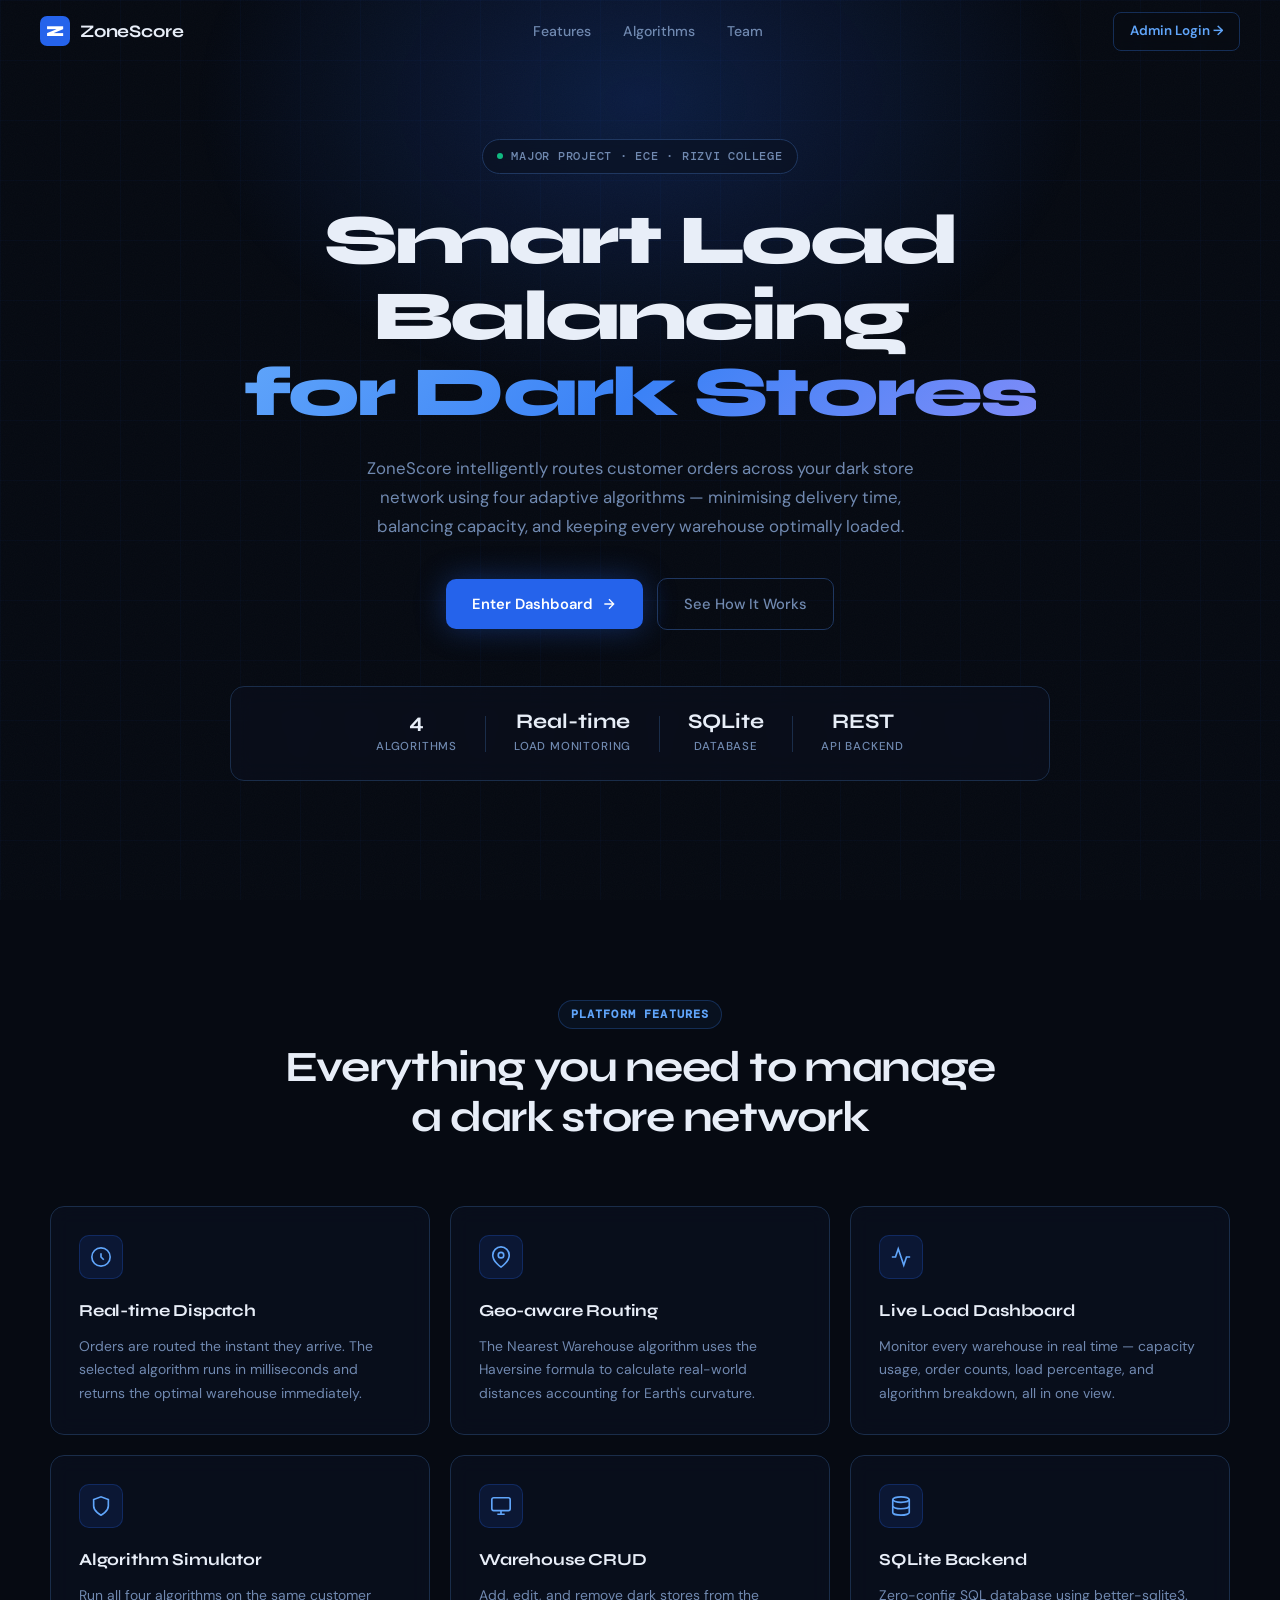
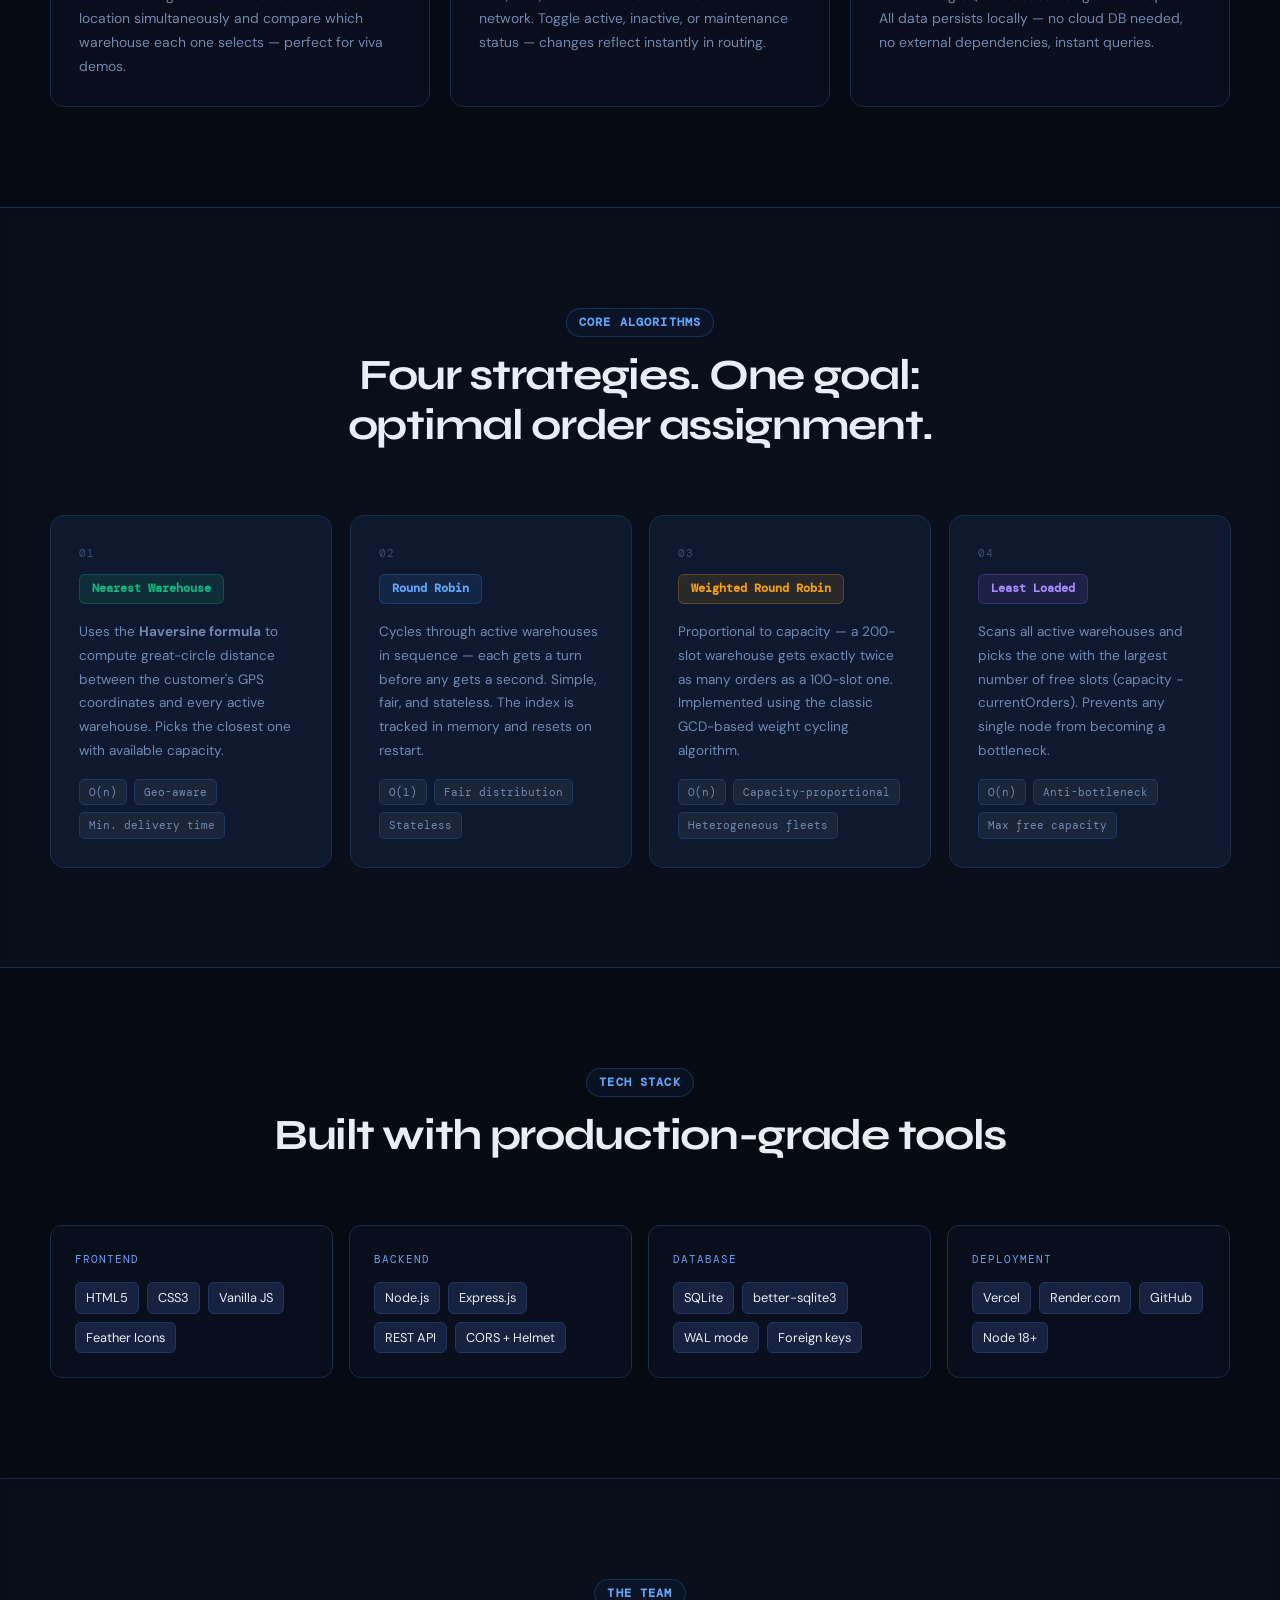
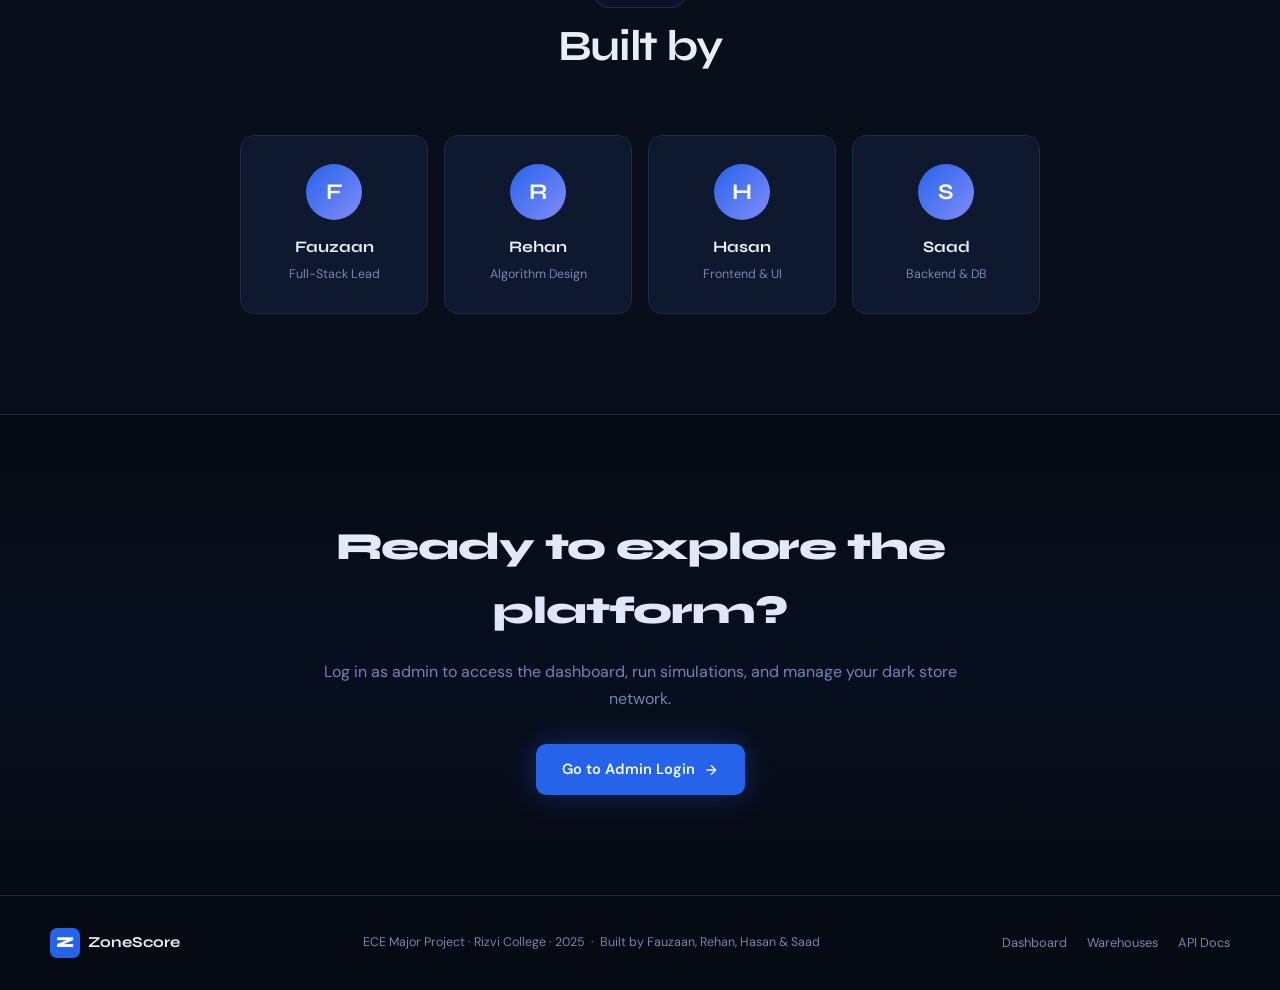
==== commit 02bd99e0: "rider routing and warehouse geolocation issue resolved" ====
--- a/index.html
+++ b/index.html
@@ -1,434 +1,306 @@
-<!doctype html>
+<!DOCTYPE html>
 <html lang="en">
-  <head>
-    <meta charset="utf-8" />
-    <meta name="viewport" content="width=device-width,initial-scale=1" />
-    <title>ZoneScore — Dark Store Load Balancer</title>
-    <link rel="stylesheet" href="landing.css" />
-    <link rel="icon" href="/favicon.ico" />
-    <link rel="preconnect" href="https://fonts.googleapis.com" />
-    <link rel="preconnect" href="https://fonts.gstatic.com" crossorigin />
-    <link
-      href="https://fonts.googleapis.com/css2?family=Syne:wght@400;500;600;700;800&family=DM+Sans:ital,wght@0,300;0,400;0,500;1,300&family=DM+Mono:wght@400;500&display=swap"
-      rel="stylesheet"
-    />
-  </head>
-  <body>
-    <!-- ── Background layers ─────────────────────────── -->
-    <div class="bg-warehouse"></div>
-    <div class="bg-grid"></div>
-    <div class="bg-glow"></div>
-    <div class="noise"></div>
-
-    <!-- ── Nav ──────────────────────────────────────── -->
-    <nav class="nav" id="nav">
-      <div class="nav-inner">
-        <a href="/" class="nav-logo">
-          <span class="nav-logo-mark">Z</span>
-          <span class="nav-logo-text">ZoneScore</span>
-        </a>
-        <div class="nav-links">
-          <a href="#features">Features</a>
-          <a href="#algorithms">Algorithms</a>
-          <a href="#team">Team</a>
-        </div>
-        <a href="/login.html" class="nav-cta">Admin Login →</a>
-      </div>
-    </nav>
-
-    <!-- ── Hero ─────────────────────────────────────── -->
-    <section class="hero" id="home">
-      <div class="hero-inner">
-        <div class="hero-eyebrow">
-          <span class="dot"></span> Major Project · ECS · Rizvi College Of
-          Engineering
-        </div>
-        <h1 class="hero-title">
-          Smart Load Balancing<br />
-          <span class="hero-title-accent">for Dark Stores</span>
-        </h1>
-        <p class="hero-sub">
-          ZoneScore intelligently routes customer orders across your dark store
-          network using four adaptive algorithms — minimising delivery time,
-          balancing capacity, and keeping every warehouse optimally loaded.
-        </p>
-        <div class="hero-actions">
-          <a href="/login.html" class="btn-hero-primary">
-            Enter Dashboard
-            <svg
-              width="16"
-              height="16"
-              viewBox="0 0 24 24"
-              fill="none"
-              stroke="currentColor"
-              stroke-width="2"
-            >
-              <path d="M5 12h14M12 5l7 7-7 7" />
-            </svg>
-          </a>
-          <a href="#algorithms" class="btn-hero-ghost">See How It Works</a>
-        </div>
-
-        <!-- Stat strip -->
-        <div class="hero-stats">
-          <div class="stat">
-            <span class="stat-val">4</span>
-            <span class="stat-label">Algorithms</span>
-          </div>
-          <div class="stat-div"></div>
-          <div class="stat">
-            <span class="stat-val">Real-time</span>
-            <span class="stat-label">Load monitoring</span>
-          </div>
-          <div class="stat-div"></div>
-          <div class="stat">
-            <span class="stat-val">SQLite</span>
-            <span class="stat-label">Database</span>
-          </div>
-          <div class="stat-div"></div>
-          <div class="stat">
-            <span class="stat-val">REST</span>
-            <span class="stat-label">API backend</span>
-          </div>
-        </div>
-      </div>
-    </section>
-
-    <!-- ── Features ──────────────────────────────────── -->
-    <section class="section" id="features">
-      <div class="section-inner">
-        <div class="section-header">
-          <div class="section-tag">Platform Features</div>
-          <h2 class="section-title">
-            Everything you need to manage<br />a dark store network
-          </h2>
-        </div>
-
-        <div class="features-grid">
-          <div class="feat-card tilt-card" data-tilt>
-            <div class="feat-icon">
-              <svg
-                width="22"
-                height="22"
-                viewBox="0 0 24 24"
-                fill="none"
-                stroke="currentColor"
-                stroke-width="1.8"
-              >
-                <circle cx="12" cy="12" r="10" />
-                <path d="M12 8v4l3 3" />
-              </svg>
-            </div>
-            <h3 class="feat-title">Real-time Dispatch</h3>
-            <p class="feat-desc">
-              Orders are routed the instant they arrive. The selected algorithm
-              runs in milliseconds and returns the optimal warehouse
-              immediately.
-            </p>
-          </div>
-
-          <div class="feat-card tilt-card" data-tilt>
-            <div class="feat-icon">
-              <svg
-                width="22"
-                height="22"
-                viewBox="0 0 24 24"
-                fill="none"
-                stroke="currentColor"
-                stroke-width="1.8"
-              >
-                <path d="M21 10c0 7-9 13-9 13s-9-6-9-13a9 9 0 0118 0z" />
-                <circle cx="12" cy="10" r="3" />
-              </svg>
-            </div>
-            <h3 class="feat-title">Geo-aware Routing</h3>
-            <p class="feat-desc">
-              The Nearest Warehouse algorithm uses the Haversine formula to
-              calculate real-world distances accounting for Earth's curvature.
-            </p>
-          </div>
-
-          <div class="feat-card tilt-card" data-tilt>
-            <div class="feat-icon">
-              <svg
-                width="22"
-                height="22"
-                viewBox="0 0 24 24"
-                fill="none"
-                stroke="currentColor"
-                stroke-width="1.8"
-              >
-                <polyline points="22 12 18 12 15 21 9 3 6 12 2 12" />
-              </svg>
-            </div>
-            <h3 class="feat-title">Live Load Dashboard</h3>
-            <p class="feat-desc">
-              Monitor every warehouse in real time — capacity usage, order
-              counts, load percentage, and algorithm breakdown, all in one view.
-            </p>
-          </div>
-
-          <div class="feat-card tilt-card" data-tilt>
-            <div class="feat-icon">
-              <svg
-                width="22"
-                height="22"
-                viewBox="0 0 24 24"
-                fill="none"
-                stroke="currentColor"
-                stroke-width="1.8"
-              >
-                <path d="M12 22s8-4 8-10V5l-8-3-8 3v7c0 6 8 10 8 10z" />
-              </svg>
-            </div>
-            <h3 class="feat-title">Algorithm Simulator</h3>
-            <p class="feat-desc">
-              Run all four algorithms on the same customer location
-              simultaneously and compare which warehouse each one selects —
-              perfect for viva demos.
-            </p>
-          </div>
-
-          <div class="feat-card tilt-card" data-tilt>
-            <div class="feat-icon">
-              <svg
-                width="22"
-                height="22"
-                viewBox="0 0 24 24"
-                fill="none"
-                stroke="currentColor"
-                stroke-width="1.8"
-              >
-                <rect x="2" y="3" width="20" height="14" rx="2" />
-                <path d="M8 21h8M12 17v4" />
-              </svg>
-            </div>
-            <h3 class="feat-title">Warehouse CRUD</h3>
-            <p class="feat-desc">
-              Add, edit, and remove dark stores from the network. Toggle active,
-              inactive, or maintenance status — changes reflect instantly in
-              routing.
-            </p>
-          </div>
-
-          <div class="feat-card tilt-card" data-tilt>
-            <div class="feat-icon">
-              <svg
-                width="22"
-                height="22"
-                viewBox="0 0 24 24"
-                fill="none"
-                stroke="currentColor"
-                stroke-width="1.8"
-              >
-                <ellipse cx="12" cy="5" rx="9" ry="3" />
-                <path d="M21 12c0 1.66-4 3-9 3s-9-1.34-9-3" />
-                <path d="M3 5v14c0 1.66 4 3 9 3s9-1.34 9-3V5" />
-              </svg>
-            </div>
-            <h3 class="feat-title">SQLite Backend</h3>
-            <p class="feat-desc">
-              Zero-config SQL database using better-sqlite3. All data persists
-              locally — no cloud DB needed, no external dependencies, instant
-              queries.
-            </p>
-          </div>
-        </div>
-      </div>
-    </section>
-
-    <!-- ── Algorithms ─────────────────────────────────── -->
-    <section class="section section-dark" id="algorithms">
-      <div class="section-inner">
-        <div class="section-header">
-          <div class="section-tag">Core Algorithms</div>
-          <h2 class="section-title">
-            Four strategies. One goal:<br />optimal order assignment.
-          </h2>
-        </div>
-
-        <div class="algo-grid">
-          <div class="algo-card tilt-card" data-tilt>
-            <div class="algo-num">01</div>
-            <div class="algo-badge nearest">Nearest Warehouse</div>
-            <p class="algo-desc">
-              Uses the <strong>Haversine formula</strong> to compute
-              great-circle distance between the customer's GPS coordinates and
-              every active warehouse. Picks the closest one with available
-              capacity.
-            </p>
-            <div class="algo-tag-row">
-              <span class="tag">O(n)</span>
-              <span class="tag">Geo-aware</span>
-              <span class="tag">Min. delivery time</span>
-            </div>
-          </div>
-
-          <div class="algo-card tilt-card" data-tilt>
-            <div class="algo-num">02</div>
-            <div class="algo-badge roundrobin">Round Robin</div>
-            <p class="algo-desc">
-              Cycles through active warehouses in sequence — each gets a turn
-              before any gets a second. Simple, fair, and stateless. The index
-              is tracked in memory and resets on restart.
-            </p>
-            <div class="algo-tag-row">
-              <span class="tag">O(1)</span>
-              <span class="tag">Fair distribution</span>
-              <span class="tag">Stateless</span>
-            </div>
-          </div>
-
-          <div class="algo-card tilt-card" data-tilt>
-            <div class="algo-num">03</div>
-            <div class="algo-badge weighted">Weighted Round Robin</div>
-            <p class="algo-desc">
-              Proportional to capacity — a 200-slot warehouse gets exactly twice
-              as many orders as a 100-slot one. Implemented using the classic
-              GCD-based weight cycling algorithm.
-            </p>
-            <div class="algo-tag-row">
-              <span class="tag">O(n)</span>
-              <span class="tag">Capacity-proportional</span>
-              <span class="tag">Heterogeneous fleets</span>
-            </div>
-          </div>
-
-          <div class="algo-card tilt-card" data-tilt>
-            <div class="algo-num">04</div>
-            <div class="algo-badge least">Least Loaded</div>
-            <p class="algo-desc">
-              Scans all active warehouses and picks the one with the largest
-              number of free slots (capacity − currentOrders). Prevents any
-              single node from becoming a bottleneck.
-            </p>
-            <div class="algo-tag-row">
-              <span class="tag">O(n)</span>
-              <span class="tag">Anti-bottleneck</span>
-              <span class="tag">Max free capacity</span>
-            </div>
-          </div>
-        </div>
-      </div>
-    </section>
-
-    <!-- ── Tech stack ─────────────────────────────────── -->
-    <section class="section" id="stack">
-      <div class="section-inner">
-        <div class="section-header">
-          <div class="section-tag">Tech Stack</div>
-          <h2 class="section-title">Built with production-grade tools</h2>
-        </div>
-        <div class="stack-grid">
-          <div class="stack-card tilt-card" data-tilt>
-            <div class="stack-label">Frontend</div>
-            <div class="stack-items">
-              <span>HTML5</span><span>CSS3</span><span>Vanilla JS</span
-              ><span>Feather Icons</span>
-            </div>
-          </div>
-          <div class="stack-card tilt-card" data-tilt>
-            <div class="stack-label">Backend</div>
-            <div class="stack-items">
-              <span>Node.js</span><span>Express.js</span><span>REST API</span
-              ><span>CORS + Helmet</span>
-            </div>
-          </div>
-          <div class="stack-card tilt-card" data-tilt>
-            <div class="stack-label">Database</div>
-            <div class="stack-items">
-              <span>SQLite</span><span>better-sqlite3</span><span>WAL mode</span
-              ><span>Foreign keys</span>
-            </div>
-          </div>
-          <div class="stack-card tilt-card" data-tilt>
-            <div class="stack-label">Deployment</div>
-            <div class="stack-items">
-              <span>Vercel</span><span>Render.com</span><span>GitHub</span
-              ><span>Node 18+</span>
-            </div>
-          </div>
-        </div>
-      </div>
-    </section>
-
-    <!-- ── Team ───────────────────────────────────────── -->
-    <section class="section section-dark" id="team">
-      <div class="section-inner">
-        <div class="section-header">
-          <div class="section-tag">The Team</div>
-          <h2 class="section-title">Built by</h2>
-        </div>
-        <div class="team-grid">
-          <div class="team-card tilt-card" data-tilt>
-            <div class="team-avatar">F</div>
-            <div class="team-name">Fauzaan Sharif</div>
-            <div class="team-role">Frontend, UI & Backend</div>
-          </div>
-          <div class="team-card tilt-card" data-tilt>
-            <div class="team-avatar">R</div>
-            <div class="team-name">Hasan Khan</div>
-            <div class="team-role">Frontend, DB & UI</div>
-          </div>
-          <div class="team-card tilt-card" data-tilt>
-            <div class="team-avatar">H</div>
-            <div class="team-name">Rehan Sayed</div>
-            <div class="team-role">Design Team & DB</div>
-          </div>
-          <div class="team-card tilt-card" data-tilt>
-            <div class="team-avatar">S</div>
-            <div class="team-name">Saad Shaikh</div>
-            <div class="team-role">Documentation and database</div>
-          </div>
-        </div>
-      </div>
-    </section>
-
-    <!-- ── CTA ────────────────────────────────────────── -->
-    <section class="cta-section">
-      <div class="cta-inner">
-        <h2 class="cta-title">Ready to explore the platform?</h2>
-        <p class="cta-sub">
-          Log in as admin to access the dashboard, run simulations, and manage
-          your dark store network.
-        </p>
-        <a href="/login.html" class="btn-hero-primary">
-          Go to Admin Login
-          <svg
-            width="16"
-            height="16"
-            viewBox="0 0 24 24"
-            fill="none"
-            stroke="currentColor"
-            stroke-width="2"
-          >
-            <path d="M5 12h14M12 5l7 7-7 7" />
-          </svg>
-        </a>
-      </div>
-    </section>
-
-    <!-- ── Footer ─────────────────────────────────────── -->
-    <footer class="footer">
-      <div class="footer-inner">
-        <div class="footer-logo">
-          <span class="nav-logo-mark">Z</span>
-          <span>ZoneScore</span>
-        </div>
-        <div class="footer-text">
-          ECS Major Project · Rizvi College · 2025 &nbsp;·&nbsp; Built by
-          Fauzaan, Hasan, Rehan &amp; Saad
-          <br />
-          Guide : Prof. Farhan Shaikh
-        </div>
-        <div class="footer-links">
-          <a href="/dashboard/">Dashboard</a>
-          <a href="/exec/">Warehouses</a>
-          <a href="/connections/">API Docs</a>
-        </div>
-      </div>
-    </footer>
-
-    <script src="/js/landing.js"></script>
-  </body>
+<head>
+  <meta charset="utf-8"/>
+  <meta name="viewport" content="width=device-width,initial-scale=1"/>
+  <title>ZoneScore — Dark Store Load Balancer</title>
+  <link rel="icon" href="/favicon.ico"/>
+  <link rel="preconnect" href="https://fonts.googleapis.com"/>
+  <link rel="preconnect" href="https://fonts.gstatic.com" crossorigin/>
+  <link href="https://fonts.googleapis.com/css2?family=Syne:wght@400;500;600;700;800&family=DM+Sans:ital,wght@0,300;0,400;0,500;1,300&family=DM+Mono:wght@400;500&display=swap" rel="stylesheet"/>
+  <link rel="stylesheet" href="/landing.css"/>
+</head>
+<body>
+
+<!-- ── Background layers ─────────────────────────── -->
+<div class="bg-warehouse"></div>
+<div class="bg-grid"></div>
+<div class="bg-glow"></div>
+<div class="noise"></div>
+
+<!-- ── Nav ──────────────────────────────────────── -->
+<nav class="nav" id="nav">
+  <div class="nav-inner">
+    <a href="/" class="nav-logo">
+      <span class="nav-logo-mark">Z</span>
+      <span class="nav-logo-text">ZoneScore</span>
+    </a>
+    <div class="nav-links">
+      <a href="#features">Features</a>
+      <a href="#algorithms">Algorithms</a>
+      <a href="#team">Team</a>
+    </div>
+    <a href="/login.html" class="nav-cta">Admin Login →</a>
+  </div>
+</nav>
+
+<!-- ── Hero ─────────────────────────────────────── -->
+<section class="hero" id="home">
+  <div class="hero-inner">
+    <div class="hero-eyebrow">
+      <span class="dot"></span> Major Project · ECE · Rizvi College
+    </div>
+    <h1 class="hero-title">
+      Smart Load Balancing<br/>
+      <span class="hero-title-accent">for Dark Stores</span>
+    </h1>
+    <p class="hero-sub">
+      ZoneScore intelligently routes customer orders across your dark store
+      network using four adaptive algorithms — minimising delivery time,
+      balancing capacity, and keeping every warehouse optimally loaded.
+    </p>
+    <div class="hero-actions">
+      <a href="/login.html" class="btn-hero-primary">
+        Enter Dashboard
+        <svg width="16" height="16" viewBox="0 0 24 24" fill="none" stroke="currentColor" stroke-width="2"><path d="M5 12h14M12 5l7 7-7 7"/></svg>
+      </a>
+      <a href="#algorithms" class="btn-hero-ghost">See How It Works</a>
+    </div>
+
+    <!-- Stat strip -->
+    <div class="hero-stats">
+      <div class="stat">
+        <span class="stat-val">4</span>
+        <span class="stat-label">Algorithms</span>
+      </div>
+      <div class="stat-div"></div>
+      <div class="stat">
+        <span class="stat-val">Real-time</span>
+        <span class="stat-label">Load monitoring</span>
+      </div>
+      <div class="stat-div"></div>
+      <div class="stat">
+        <span class="stat-val">SQLite</span>
+        <span class="stat-label">Database</span>
+      </div>
+      <div class="stat-div"></div>
+      <div class="stat">
+        <span class="stat-val">REST</span>
+        <span class="stat-label">API backend</span>
+      </div>
+    </div>
+  </div>
+</section>
+
+<!-- ── Features ──────────────────────────────────── -->
+<section class="section" id="features">
+  <div class="section-inner">
+    <div class="section-header">
+      <div class="section-tag">Platform Features</div>
+      <h2 class="section-title">Everything you need to manage<br/>a dark store network</h2>
+    </div>
+
+    <div class="features-grid">
+
+      <div class="feat-card tilt-card" data-tilt>
+        <div class="feat-icon">
+          <svg width="22" height="22" viewBox="0 0 24 24" fill="none" stroke="currentColor" stroke-width="1.8"><circle cx="12" cy="12" r="10"/><path d="M12 8v4l3 3"/></svg>
+        </div>
+        <h3 class="feat-title">Real-time Dispatch</h3>
+        <p class="feat-desc">Orders are routed the instant they arrive. The selected algorithm runs in milliseconds and returns the optimal warehouse immediately.</p>
+      </div>
+
+      <div class="feat-card tilt-card" data-tilt>
+        <div class="feat-icon">
+          <svg width="22" height="22" viewBox="0 0 24 24" fill="none" stroke="currentColor" stroke-width="1.8"><path d="M21 10c0 7-9 13-9 13s-9-6-9-13a9 9 0 0118 0z"/><circle cx="12" cy="10" r="3"/></svg>
+        </div>
+        <h3 class="feat-title">Geo-aware Routing</h3>
+        <p class="feat-desc">The Nearest Warehouse algorithm uses the Haversine formula to calculate real-world distances accounting for Earth's curvature.</p>
+      </div>
+
+      <div class="feat-card tilt-card" data-tilt>
+        <div class="feat-icon">
+          <svg width="22" height="22" viewBox="0 0 24 24" fill="none" stroke="currentColor" stroke-width="1.8"><polyline points="22 12 18 12 15 21 9 3 6 12 2 12"/></svg>
+        </div>
+        <h3 class="feat-title">Live Load Dashboard</h3>
+        <p class="feat-desc">Monitor every warehouse in real time — capacity usage, order counts, load percentage, and algorithm breakdown, all in one view.</p>
+      </div>
+
+      <div class="feat-card tilt-card" data-tilt>
+        <div class="feat-icon">
+          <svg width="22" height="22" viewBox="0 0 24 24" fill="none" stroke="currentColor" stroke-width="1.8"><path d="M12 22s8-4 8-10V5l-8-3-8 3v7c0 6 8 10 8 10z"/></svg>
+        </div>
+        <h3 class="feat-title">Algorithm Simulator</h3>
+        <p class="feat-desc">Run all four algorithms on the same customer location simultaneously and compare which warehouse each one selects — perfect for viva demos.</p>
+      </div>
+
+      <div class="feat-card tilt-card" data-tilt>
+        <div class="feat-icon">
+          <svg width="22" height="22" viewBox="0 0 24 24" fill="none" stroke="currentColor" stroke-width="1.8"><rect x="2" y="3" width="20" height="14" rx="2"/><path d="M8 21h8M12 17v4"/></svg>
+        </div>
+        <h3 class="feat-title">Warehouse CRUD</h3>
+        <p class="feat-desc">Add, edit, and remove dark stores from the network. Toggle active, inactive, or maintenance status — changes reflect instantly in routing.</p>
+      </div>
+
+      <div class="feat-card tilt-card" data-tilt>
+        <div class="feat-icon">
+          <svg width="22" height="22" viewBox="0 0 24 24" fill="none" stroke="currentColor" stroke-width="1.8"><ellipse cx="12" cy="5" rx="9" ry="3"/><path d="M21 12c0 1.66-4 3-9 3s-9-1.34-9-3"/><path d="M3 5v14c0 1.66 4 3 9 3s9-1.34 9-3V5"/></svg>
+        </div>
+        <h3 class="feat-title">SQLite Backend</h3>
+        <p class="feat-desc">Zero-config SQL database using better-sqlite3. All data persists locally — no cloud DB needed, no external dependencies, instant queries.</p>
+      </div>
+
+    </div>
+  </div>
+</section>
+
+<!-- ── Algorithms ─────────────────────────────────── -->
+<section class="section section-dark" id="algorithms">
+  <div class="section-inner">
+    <div class="section-header">
+      <div class="section-tag">Core Algorithms</div>
+      <h2 class="section-title">Four strategies. One goal:<br/>optimal order assignment.</h2>
+    </div>
+
+    <div class="algo-grid">
+
+      <div class="algo-card tilt-card" data-tilt>
+        <div class="algo-num">01</div>
+        <div class="algo-badge nearest">Nearest Warehouse</div>
+        <p class="algo-desc">Uses the <strong>Haversine formula</strong> to compute great-circle distance between the customer's GPS coordinates and every active warehouse. Picks the closest one with available capacity.</p>
+        <div class="algo-tag-row">
+          <span class="tag">O(n)</span>
+          <span class="tag">Geo-aware</span>
+          <span class="tag">Min. delivery time</span>
+        </div>
+      </div>
+
+      <div class="algo-card tilt-card" data-tilt>
+        <div class="algo-num">02</div>
+        <div class="algo-badge roundrobin">Round Robin</div>
+        <p class="algo-desc">Cycles through active warehouses in sequence — each gets a turn before any gets a second. Simple, fair, and stateless. The index is tracked in memory and resets on restart.</p>
+        <div class="algo-tag-row">
+          <span class="tag">O(1)</span>
+          <span class="tag">Fair distribution</span>
+          <span class="tag">Stateless</span>
+        </div>
+      </div>
+
+      <div class="algo-card tilt-card" data-tilt>
+        <div class="algo-num">03</div>
+        <div class="algo-badge weighted">Weighted Round Robin</div>
+        <p class="algo-desc">Proportional to capacity — a 200-slot warehouse gets exactly twice as many orders as a 100-slot one. Implemented using the classic GCD-based weight cycling algorithm.</p>
+        <div class="algo-tag-row">
+          <span class="tag">O(n)</span>
+          <span class="tag">Capacity-proportional</span>
+          <span class="tag">Heterogeneous fleets</span>
+        </div>
+      </div>
+
+      <div class="algo-card tilt-card" data-tilt>
+        <div class="algo-num">04</div>
+        <div class="algo-badge least">Least Loaded</div>
+        <p class="algo-desc">Scans all active warehouses and picks the one with the largest number of free slots (capacity − currentOrders). Prevents any single node from becoming a bottleneck.</p>
+        <div class="algo-tag-row">
+          <span class="tag">O(n)</span>
+          <span class="tag">Anti-bottleneck</span>
+          <span class="tag">Max free capacity</span>
+        </div>
+      </div>
+
+    </div>
+  </div>
+</section>
+
+<!-- ── Tech stack ─────────────────────────────────── -->
+<section class="section" id="stack">
+  <div class="section-inner">
+    <div class="section-header">
+      <div class="section-tag">Tech Stack</div>
+      <h2 class="section-title">Built with production-grade tools</h2>
+    </div>
+    <div class="stack-grid">
+      <div class="stack-card tilt-card" data-tilt>
+        <div class="stack-label">Frontend</div>
+        <div class="stack-items">
+          <span>HTML5</span><span>CSS3</span><span>Vanilla JS</span><span>Feather Icons</span>
+        </div>
+      </div>
+      <div class="stack-card tilt-card" data-tilt>
+        <div class="stack-label">Backend</div>
+        <div class="stack-items">
+          <span>Node.js</span><span>Express.js</span><span>REST API</span><span>CORS + Helmet</span>
+        </div>
+      </div>
+      <div class="stack-card tilt-card" data-tilt>
+        <div class="stack-label">Database</div>
+        <div class="stack-items">
+          <span>SQLite</span><span>better-sqlite3</span><span>WAL mode</span><span>Foreign keys</span>
+        </div>
+      </div>
+      <div class="stack-card tilt-card" data-tilt>
+        <div class="stack-label">Deployment</div>
+        <div class="stack-items">
+          <span>Vercel</span><span>Render.com</span><span>GitHub</span><span>Node 18+</span>
+        </div>
+      </div>
+    </div>
+  </div>
+</section>
+
+<!-- ── Team ───────────────────────────────────────── -->
+<section class="section section-dark" id="team">
+  <div class="section-inner">
+    <div class="section-header">
+      <div class="section-tag">The Team</div>
+      <h2 class="section-title">Built by</h2>
+    </div>
+    <div class="team-grid">
+      <div class="team-card tilt-card" data-tilt>
+        <div class="team-avatar">F</div>
+        <div class="team-name">Fauzaan</div>
+        <div class="team-role">Full-Stack Lead</div>
+      </div>
+      <div class="team-card tilt-card" data-tilt>
+        <div class="team-avatar">R</div>
+        <div class="team-name">Rehan</div>
+        <div class="team-role">Algorithm Design</div>
+      </div>
+      <div class="team-card tilt-card" data-tilt>
+        <div class="team-avatar">H</div>
+        <div class="team-name">Hasan</div>
+        <div class="team-role">Frontend & UI</div>
+      </div>
+      <div class="team-card tilt-card" data-tilt>
+        <div class="team-avatar">S</div>
+        <div class="team-name">Saad</div>
+        <div class="team-role">Backend & DB</div>
+      </div>
+    </div>
+  </div>
+</section>
+
+<!-- ── CTA ────────────────────────────────────────── -->
+<section class="cta-section">
+  <div class="cta-inner">
+    <h2 class="cta-title">Ready to explore the platform?</h2>
+    <p class="cta-sub">Log in as admin to access the dashboard, run simulations, and manage your dark store network.</p>
+    <a href="/login.html" class="btn-hero-primary">
+      Go to Admin Login
+      <svg width="16" height="16" viewBox="0 0 24 24" fill="none" stroke="currentColor" stroke-width="2"><path d="M5 12h14M12 5l7 7-7 7"/></svg>
+    </a>
+  </div>
+</section>
+
+<!-- ── Footer ─────────────────────────────────────── -->
+<footer class="footer">
+  <div class="footer-inner">
+    <div class="footer-logo">
+      <span class="nav-logo-mark">Z</span>
+      <span>ZoneScore</span>
+    </div>
+    <div class="footer-text">
+      ECE Major Project · Rizvi College · 2025 &nbsp;·&nbsp;
+      Built by Fauzaan, Rehan, Hasan &amp; Saad
+    </div>
+    <div class="footer-links">
+      <a href="/dashboard/">Dashboard</a>
+      <a href="/exec/">Warehouses</a>
+      <a href="/connections/">API Docs</a>
+    </div>
+  </div>
+</footer>
+
+<script src="/js/landing.js"></script>
+</body>
 </html>
--- a/landing.css
+++ b/landing.css
@@ -4,67 +4,54 @@
    Translucent warehouse background. 3D tilt cards.
    ============================================================ */
 
-@import url("https://fonts.googleapis.com/css2?family=Syne:wght@400;500;600;700;800&family=DM+Sans:ital,wght@0,300;0,400;0,500;1,300&family=DM+Mono:wght@400;500&display=swap");
+@import url('https://fonts.googleapis.com/css2?family=Syne:wght@400;500;600;700;800&family=DM+Sans:ital,wght@0,300;0,400;0,500;1,300&family=DM+Mono:wght@400;500&display=swap');
 
 /* ── Variables ──────────────────────────────────── */
 :root {
-  --bg: #060a12;
-  --surface: #0b1120;
-  --surface2: #111d35;
-  --surface3: #172240;
-  --border: #1a2d4a;
-  --border2: #1f3760;
-  --text: #e8eef8;
-  --text2: #7089b0;
-  --text3: #3a5070;
-  --accent: #2563eb;
-  --accent2: #3b82f6;
-  --accent3: #60a5fa;
-  --glow: rgba(37, 99, 235, 0.18);
-  --green: #10b981;
-  --yellow: #f59e0b;
-  --red: #ef4444;
-  --purple: #8b5cf6;
-  --orange: #f97316;
-  --font-head: "Syne", sans-serif;
-  --font-body: "DM Sans", sans-serif;
-  --font-mono: "DM Mono", monospace;
+  --bg:         #060a12;
+  --surface:    #0b1120;
+  --surface2:   #111d35;
+  --surface3:   #172240;
+  --border:     #1a2d4a;
+  --border2:    #1f3760;
+  --text:       #e8eef8;
+  --text2:      #7089b0;
+  --text3:      #3a5070;
+  --accent:     #2563eb;
+  --accent2:    #3b82f6;
+  --accent3:    #60a5fa;
+  --glow:       rgba(37,99,235,0.18);
+  --green:      #10b981;
+  --yellow:     #f59e0b;
+  --red:        #ef4444;
+  --purple:     #8b5cf6;
+  --orange:     #f97316;
+  --font-head:  'Syne', sans-serif;
+  --font-body:  'DM Sans', sans-serif;
+  --font-mono:  'DM Mono', monospace;
 }
 
 /* ── Reset ──────────────────────────────────────── */
-*,
-*::before,
-*::after {
-  box-sizing: border-box;
-  margin: 0;
-  padding: 0;
-}
-html {
-  scroll-behavior: smooth;
-}
-body {
-  background: var(--bg);
-  color: var(--text);
+*, *::before, *::after { box-sizing: border-box; margin: 0; padding: 0; }
+html  { scroll-behavior: smooth; }
+body  {
+  background:  var(--bg);
+  color:       var(--text);
   font-family: var(--font-body);
-  font-size: 15px;
+  font-size:   15px;
   line-height: 1.65;
-  overflow-x: hidden;
+  overflow-x:  hidden;
   -webkit-font-smoothing: antialiased;
 }
-a {
-  color: inherit;
-  text-decoration: none;
-}
-img {
-  display: block;
-  max-width: 100%;
-}
+a { color: inherit; text-decoration: none; }
+img { display: block; max-width: 100%; }
 
 /* ── Background layers ──────────────────────────── */
 .bg-warehouse {
   position: fixed;
   inset: 0;
-  background: url("/warehouse2.png") center center / cover no-repeat;
+  background:
+    url('/warehouse2.png') center center / cover no-repeat;
   opacity: 0.07;
   z-index: 0;
   pointer-events: none;
@@ -72,12 +59,8 @@
   animation: bgZoom 20s ease-out forwards;
 }
 @keyframes bgZoom {
-  from {
-    transform: scale(1.06);
-  }
-  to {
-    transform: scale(1);
-  }
+  from { transform: scale(1.06); }
+  to   { transform: scale(1); }
 }
 
 /* Fine grid overlay */
@@ -85,8 +68,8 @@
   position: fixed;
   inset: 0;
   background-image:
-    linear-gradient(rgba(37, 99, 235, 0.04) 1px, transparent 1px),
-    linear-gradient(90deg, rgba(37, 99, 235, 0.04) 1px, transparent 1px);
+    linear-gradient(rgba(37,99,235,0.04) 1px, transparent 1px),
+    linear-gradient(90deg, rgba(37,99,235,0.04) 1px, transparent 1px);
   background-size: 60px 60px;
   z-index: 0;
   pointer-events: none;
@@ -100,11 +83,7 @@
   transform: translateX(-50%);
   width: 900px;
   height: 600px;
-  background: radial-gradient(
-    ellipse,
-    rgba(37, 99, 235, 0.22) 0%,
-    transparent 70%
-  );
+  background: radial-gradient(ellipse, rgba(37,99,235,0.22) 0%, transparent 70%);
   z-index: 0;
   pointer-events: none;
 }
@@ -121,308 +100,243 @@
 }
 
 /* All sections sit above backgrounds */
-nav,
-section,
-footer,
-.hero {
-  position: relative;
-  z-index: 1;
-}
+nav, section, footer, .hero { position: relative; z-index: 1; }
 
 /* ── Nav ────────────────────────────────────────── */
 .nav {
-  position: fixed;
-  top: 0;
-  left: 0;
-  right: 0;
-  z-index: 200;
-  padding: 0 40px;
-  height: 64px;
-  display: flex;
+  position:   fixed;
+  top: 0; left: 0; right: 0;
+  z-index:    200;
+  padding:    0 40px;
+  height:     64px;
+  display:    flex;
+  align-items:center;
+  transition: background 0.3s, border-color 0.3s;
+  border-bottom: 1px solid transparent;
+}
+.nav.scrolled {
+  background:    rgba(6,10,18,0.85);
+  border-color:  var(--border);
+  backdrop-filter: blur(16px);
+}
+.nav-inner {
+  display:         flex;
+  align-items:     center;
+  justify-content: space-between;
+  width:           100%;
+  max-width:       1200px;
+  margin:          0 auto;
+}
+.nav-logo {
+  display:     flex;
   align-items: center;
-  transition:
-    background 0.3s,
-    border-color 0.3s;
-  border-bottom: 1px solid transparent;
-}
-.nav.scrolled {
-  background: rgba(6, 10, 18, 0.85);
-  border-color: var(--border);
-  backdrop-filter: blur(16px);
-}
-.nav-inner {
-  display: flex;
-  align-items: center;
-  justify-content: space-between;
-  width: 100%;
-  max-width: 1200px;
-  margin: 0 auto;
-}
-.nav-logo {
-  display: flex;
-  align-items: center;
-  gap: 10px;
+  gap:         10px;
   font-family: var(--font-head);
   font-weight: 700;
-  font-size: 1.1rem;
+  font-size:   1.1rem;
   letter-spacing: -0.01em;
 }
 .nav-logo-mark {
-  width: 30px;
-  height: 30px;
-  background: var(--accent);
-  color: #fff;
-  border-radius: 7px;
-  display: flex;
-  align-items: center;
+  width:           30px;
+  height:          30px;
+  background:      var(--accent);
+  color:           #fff;
+  border-radius:   7px;
+  display:         flex;
+  align-items:     center;
   justify-content: center;
-  font-size: 0.95rem;
-  font-weight: 800;
+  font-size:       0.95rem;
+  font-weight:     800;
 }
 .nav-links {
-  display: flex;
-  align-items: center;
-  gap: 32px;
+  display:    flex;
+  align-items:center;
+  gap:        32px;
 }
 .nav-links a {
-  font-size: 0.88rem;
+  font-size:   0.88rem;
   font-weight: 500;
-  color: var(--text2);
-  transition: color 0.15s;
-}
-.nav-links a:hover {
-  color: var(--text);
-}
+  color:       var(--text2);
+  transition:  color 0.15s;
+}
+.nav-links a:hover { color: var(--text); }
 .nav-cta {
-  font-size: 0.84rem;
-  font-weight: 600;
-  color: var(--accent3);
-  border: 1px solid rgba(59, 130, 246, 0.3);
-  padding: 7px 16px;
+  font-size:     0.84rem;
+  font-weight:   600;
+  color:         var(--accent3);
+  border:        1px solid rgba(59,130,246,0.3);
+  padding:       7px 16px;
   border-radius: 8px;
-  transition: all 0.15s;
+  transition:    all 0.15s;
   backdrop-filter: blur(6px);
 }
 .nav-cta:hover {
-  background: rgba(59, 130, 246, 0.12);
+  background:   rgba(59,130,246,0.12);
   border-color: var(--accent2);
 }
 
 /* ── Hero ───────────────────────────────────────── */
 .hero {
-  min-height: 100vh;
-  display: flex;
-  align-items: center;
-  padding: 100px 40px 80px;
+  min-height:      100vh;
+  display:         flex;
+  align-items:     center;
+  padding:         100px 40px 80px;
 }
 .hero-inner {
   max-width: 820px;
-  margin: 0 auto;
-  text-align: center;
+  margin:    0 auto;
+  text-align:center;
 }
 .hero-eyebrow {
-  display: inline-flex;
-  align-items: center;
-  gap: 8px;
-  font-size: 0.78rem;
-  font-weight: 500;
-  color: var(--text2);
-  font-family: var(--font-mono);
+  display:      inline-flex;
+  align-items:  center;
+  gap:          8px;
+  font-size:    0.78rem;
+  font-weight:  500;
+  color:        var(--text2);
+  font-family:  var(--font-mono);
   letter-spacing: 0.06em;
   text-transform: uppercase;
   margin-bottom: 28px;
-  padding: 6px 14px;
-  border: 1px solid var(--border2);
+  padding:       6px 14px;
+  border:        1px solid var(--border2);
   border-radius: 20px;
-  background: rgba(11, 17, 32, 0.6);
+  background:    rgba(11,17,32,0.6);
   backdrop-filter: blur(8px);
-  animation: fadeUp 0.8s ease both;
+  animation:     fadeUp 0.8s ease both;
 }
 .dot {
-  width: 6px;
-  height: 6px;
-  border-radius: 50%;
+  width: 6px; height: 6px; border-radius: 50%;
   background: var(--green);
   animation: pulse 2s infinite;
 }
-@keyframes pulse {
-  0%,
-  100% {
-    opacity: 1;
-    transform: scale(1);
-  }
-  50% {
-    opacity: 0.5;
-    transform: scale(0.85);
-  }
-}
+@keyframes pulse { 0%,100%{opacity:1;transform:scale(1)} 50%{opacity:.5;transform:scale(.85)} }
 
 .hero-title {
-  font-family: var(--font-head);
-  font-size: clamp(2.6rem, 6vw, 4.4rem);
-  font-weight: 800;
+  font-family:    var(--font-head);
+  font-size:      clamp(2.6rem, 6vw, 4.4rem);
+  font-weight:    800;
   letter-spacing: -0.04em;
-  line-height: 1.08;
-  margin-bottom: 24px;
-  animation: fadeUp 0.8s 0.1s ease both;
+  line-height:    1.08;
+  margin-bottom:  24px;
+  animation:      fadeUp 0.8s 0.1s ease both;
 }
 .hero-title-accent {
-  background: linear-gradient(
-    135deg,
-    var(--accent3) 0%,
-    var(--accent2) 50%,
-    #818cf8 100%
-  );
+  background: linear-gradient(135deg, var(--accent3) 0%, var(--accent2) 50%, #818cf8 100%);
   -webkit-background-clip: text;
   -webkit-text-fill-color: transparent;
   background-clip: text;
 }
 .hero-sub {
-  font-size: 1.05rem;
-  color: var(--text2);
-  max-width: 600px;
-  margin: 0 auto 36px;
-  line-height: 1.75;
-  animation: fadeUp 0.8s 0.2s ease both;
+  font-size:    1.05rem;
+  color:        var(--text2);
+  max-width:    600px;
+  margin:       0 auto 36px;
+  line-height:  1.75;
+  animation:    fadeUp 0.8s 0.2s ease both;
 }
 .hero-actions {
-  display: flex;
+  display:     flex;
   align-items: center;
   justify-content: center;
-  gap: 14px;
-  flex-wrap: wrap;
+  gap:         14px;
+  flex-wrap:   wrap;
   margin-bottom: 56px;
-  animation: fadeUp 0.8s 0.3s ease both;
+  animation:   fadeUp 0.8s 0.3s ease both;
 }
 
 /* Buttons */
 .btn-hero-primary {
-  display: inline-flex;
-  align-items: center;
-  gap: 8px;
-  background: var(--accent);
-  color: #fff;
-  font-family: var(--font-body);
-  font-size: 0.92rem;
-  font-weight: 600;
-  padding: 13px 26px;
+  display:       inline-flex;
+  align-items:   center;
+  gap:           8px;
+  background:    var(--accent);
+  color:         #fff;
+  font-family:   var(--font-body);
+  font-size:     0.92rem;
+  font-weight:   600;
+  padding:       13px 26px;
   border-radius: 10px;
-  transition: all 0.2s;
-  box-shadow: 0 0 30px rgba(37, 99, 235, 0.35);
+  transition:    all 0.2s;
+  box-shadow:    0 0 30px rgba(37,99,235,0.35);
 }
 .btn-hero-primary:hover {
-  background: #1d4ed8;
-  box-shadow: 0 0 40px rgba(37, 99, 235, 0.55);
-  transform: translateY(-1px);
+  background:  #1d4ed8;
+  box-shadow:  0 0 40px rgba(37,99,235,0.55);
+  transform:   translateY(-1px);
 }
 .btn-hero-ghost {
-  display: inline-flex;
-  align-items: center;
-  gap: 8px;
-  color: var(--text2);
-  font-size: 0.92rem;
-  font-weight: 500;
-  padding: 13px 26px;
+  display:       inline-flex;
+  align-items:   center;
+  gap:           8px;
+  color:         var(--text2);
+  font-size:     0.92rem;
+  font-weight:   500;
+  padding:       13px 26px;
   border-radius: 10px;
-  border: 1px solid var(--border2);
-  transition: all 0.2s;
+  border:        1px solid var(--border2);
+  transition:    all 0.2s;
   backdrop-filter: blur(6px);
 }
 .btn-hero-ghost:hover {
-  color: var(--text);
+  color:        var(--text);
   border-color: var(--border2);
-  background: rgba(255, 255, 255, 0.04);
+  background:   rgba(255,255,255,0.04);
 }
 
 /* Hero stats */
 .hero-stats {
-  display: flex;
+  display:     flex;
   align-items: center;
   justify-content: center;
-  gap: 28px;
-  flex-wrap: wrap;
-  animation: fadeUp 0.8s 0.4s ease both;
-  padding: 24px 32px;
-  background: rgba(11, 17, 32, 0.55);
-  border: 1px solid var(--border);
+  gap:         28px;
+  flex-wrap:   wrap;
+  animation:   fadeUp 0.8s 0.4s ease both;
+  padding:     24px 32px;
+  background:  rgba(11,17,32,0.55);
+  border:      1px solid var(--border);
   border-radius: 14px;
   backdrop-filter: blur(12px);
 }
-.stat {
-  text-align: center;
-}
-.stat-val {
-  display: block;
-  font-family: var(--font-head);
-  font-size: 1.3rem;
-  font-weight: 700;
-  color: var(--text);
-  line-height: 1.1;
-}
-.stat-label {
-  display: block;
-  font-size: 0.72rem;
-  color: var(--text2);
-  margin-top: 3px;
-  text-transform: uppercase;
-  letter-spacing: 0.07em;
-  font-weight: 500;
-}
-.stat-div {
-  width: 1px;
-  height: 36px;
-  background: var(--border);
-}
+.stat { text-align: center; }
+.stat-val   { display: block; font-family: var(--font-head); font-size: 1.3rem; font-weight: 700; color: var(--text); line-height: 1.1; }
+.stat-label { display: block; font-size: 0.72rem; color: var(--text2); margin-top: 3px; text-transform: uppercase; letter-spacing: 0.07em; font-weight: 500; }
+.stat-div   { width: 1px; height: 36px; background: var(--border); }
 
 /* ── Sections ───────────────────────────────────── */
-.section {
-  padding: 100px 40px;
-}
-.section-dark {
-  background: rgba(11, 17, 32, 0.6);
-  backdrop-filter: blur(4px);
-  border-top: 1px solid var(--border);
-  border-bottom: 1px solid var(--border);
-}
-.section-inner {
-  max-width: 1180px;
-  margin: 0 auto;
-}
-
-.section-header {
-  text-align: center;
-  margin-bottom: 64px;
-}
+.section       { padding: 100px 40px; }
+.section-dark  { background: rgba(11,17,32,0.6); backdrop-filter: blur(4px); border-top: 1px solid var(--border); border-bottom: 1px solid var(--border); }
+.section-inner { max-width: 1180px; margin: 0 auto; }
+
+.section-header { text-align: center; margin-bottom: 64px; }
 .section-tag {
-  display: inline-block;
-  font-size: 0.72rem;
-  font-weight: 700;
-  color: var(--accent3);
+  display:      inline-block;
+  font-size:    0.72rem;
+  font-weight:  700;
+  color:        var(--accent3);
   text-transform: uppercase;
   letter-spacing: 0.1em;
-  font-family: var(--font-mono);
-  margin-bottom: 14px;
-  padding: 4px 12px;
-  border: 1px solid rgba(59, 130, 246, 0.25);
-  border-radius: 20px;
-  background: rgba(59, 130, 246, 0.06);
+  font-family:  var(--font-mono);
+  margin-bottom:14px;
+  padding:      4px 12px;
+  border:       1px solid rgba(59,130,246,0.25);
+  border-radius:20px;
+  background:   rgba(59,130,246,0.06);
 }
 .section-title {
-  font-family: var(--font-head);
-  font-size: clamp(1.8rem, 3.5vw, 2.7rem);
-  font-weight: 700;
+  font-family:    var(--font-head);
+  font-size:      clamp(1.8rem, 3.5vw, 2.7rem);
+  font-weight:    700;
   letter-spacing: -0.03em;
-  line-height: 1.15;
+  line-height:    1.15;
 }
 
 /* ── 3D Tilt Card base ──────────────────────────── */
 .tilt-card {
   transform-style: preserve-3d;
-  transform: perspective(800px);
-  transition:
-    transform 0.08s ease,
-    box-shadow 0.2s ease;
-  will-change: transform;
+  transform:       perspective(800px);
+  transition:      transform 0.08s ease, box-shadow 0.2s ease;
+  will-change:     transform;
 }
 
 /* ── Feature cards ──────────────────────────────── */
@@ -432,43 +346,31 @@
   gap: 20px;
 }
 .feat-card {
-  background: rgba(11, 17, 32, 0.7);
-  border: 1px solid var(--border);
+  background:    rgba(11,17,32,0.7);
+  border:        1px solid var(--border);
   border-radius: 14px;
-  padding: 28px;
+  padding:       28px;
   backdrop-filter: blur(10px);
-  transition:
-    border-color 0.2s,
-    box-shadow 0.2s;
+  transition:    border-color 0.2s, box-shadow 0.2s;
 }
 .feat-card:hover {
-  border-color: rgba(59, 130, 246, 0.4);
-  box-shadow: 0 8px 40px rgba(37, 99, 235, 0.15);
+  border-color: rgba(59,130,246,0.4);
+  box-shadow:   0 8px 40px rgba(37,99,235,0.15);
 }
 .feat-icon {
-  width: 44px;
-  height: 44px;
-  background: rgba(37, 99, 235, 0.12);
-  border: 1px solid rgba(37, 99, 235, 0.25);
-  border-radius: 10px;
-  display: flex;
-  align-items: center;
+  width:           44px;
+  height:          44px;
+  background:      rgba(37,99,235,0.12);
+  border:          1px solid rgba(37,99,235,0.25);
+  border-radius:   10px;
+  display:         flex;
+  align-items:     center;
   justify-content: center;
-  color: var(--accent3);
-  margin-bottom: 18px;
-}
-.feat-title {
-  font-family: var(--font-head);
-  font-size: 1.05rem;
-  font-weight: 700;
-  letter-spacing: -0.01em;
-  margin-bottom: 10px;
-}
-.feat-desc {
-  font-size: 0.87rem;
-  color: var(--text2);
-  line-height: 1.7;
-}
+  color:           var(--accent3);
+  margin-bottom:   18px;
+}
+.feat-title { font-family: var(--font-head); font-size: 1.05rem; font-weight: 700; letter-spacing: -0.01em; margin-bottom: 10px; }
+.feat-desc  { font-size: 0.87rem; color: var(--text2); line-height: 1.7; }
 
 /* ── Algorithm cards ────────────────────────────── */
 .algo-grid {
@@ -477,289 +379,155 @@
   gap: 18px;
 }
 .algo-card {
-  background: rgba(17, 29, 53, 0.8);
-  border: 1px solid var(--border);
+  background:    rgba(17,29,53,0.8);
+  border:        1px solid var(--border);
   border-radius: 14px;
-  padding: 28px;
+  padding:       28px;
   backdrop-filter: blur(10px);
-  transition:
-    border-color 0.2s,
-    box-shadow 0.2s;
+  transition:    border-color 0.2s, box-shadow 0.2s;
 }
 .algo-card:hover {
-  border-color: rgba(59, 130, 246, 0.35);
-  box-shadow: 0 8px 36px rgba(0, 0, 0, 0.35);
+  border-color: rgba(59,130,246,0.35);
+  box-shadow:   0 8px 36px rgba(0,0,0,0.35);
 }
 .algo-num {
-  font-family: var(--font-mono);
-  font-size: 0.7rem;
-  color: var(--text3);
-  margin-bottom: 12px;
-  letter-spacing: 0.1em;
+  font-family:  var(--font-mono);
+  font-size:    0.7rem;
+  color:        var(--text3);
+  margin-bottom:12px;
+  letter-spacing:0.1em;
 }
 .algo-badge {
-  display: inline-block;
-  font-size: 0.74rem;
-  font-weight: 700;
-  padding: 4px 12px;
+  display:       inline-block;
+  font-size:     0.74rem;
+  font-weight:   700;
+  padding:       4px 12px;
   border-radius: 6px;
   margin-bottom: 16px;
-  font-family: var(--font-mono);
-}
-.algo-badge.nearest {
-  background: rgba(16, 185, 129, 0.12);
-  color: #10b981;
-  border: 1px solid rgba(16, 185, 129, 0.25);
-}
-.algo-badge.roundrobin {
-  background: rgba(59, 130, 246, 0.12);
-  color: #60a5fa;
-  border: 1px solid rgba(59, 130, 246, 0.25);
-}
-.algo-badge.weighted {
-  background: rgba(245, 158, 11, 0.12);
-  color: #f59e0b;
-  border: 1px solid rgba(245, 158, 11, 0.25);
-}
-.algo-badge.least {
-  background: rgba(139, 92, 246, 0.12);
-  color: #a78bfa;
-  border: 1px solid rgba(139, 92, 246, 0.25);
-}
-
-.algo-desc {
-  font-size: 0.85rem;
-  color: var(--text2);
-  line-height: 1.75;
-  margin-bottom: 16px;
-}
-.algo-tag-row {
-  display: flex;
-  gap: 7px;
-  flex-wrap: wrap;
-}
+  font-family:   var(--font-mono);
+}
+.algo-badge.nearest    { background: rgba(16,185,129,0.12); color: #10b981; border: 1px solid rgba(16,185,129,0.25); }
+.algo-badge.roundrobin { background: rgba(59,130,246,0.12); color: #60a5fa; border: 1px solid rgba(59,130,246,0.25); }
+.algo-badge.weighted   { background: rgba(245,158,11,0.12); color: #f59e0b; border: 1px solid rgba(245,158,11,0.25); }
+.algo-badge.least      { background: rgba(139,92,246,0.12); color: #a78bfa; border: 1px solid rgba(139,92,246,0.25); }
+
+.algo-desc { font-size: 0.85rem; color: var(--text2); line-height: 1.75; margin-bottom: 16px; }
+.algo-tag-row { display: flex; gap: 7px; flex-wrap: wrap; }
 .tag {
-  font-size: 0.7rem;
-  font-family: var(--font-mono);
-  padding: 3px 9px;
-  border-radius: 5px;
-  background: rgba(255, 255, 255, 0.05);
-  border: 1px solid var(--border2);
-  color: var(--text2);
+  font-size:    0.7rem;
+  font-family:  var(--font-mono);
+  padding:      3px 9px;
+  border-radius:5px;
+  background:   rgba(255,255,255,0.05);
+  border:       1px solid var(--border2);
+  color:        var(--text2);
 }
 
 /* ── Stack cards ────────────────────────────────── */
-.stack-grid {
-  display: grid;
-  grid-template-columns: repeat(auto-fit, minmax(220px, 1fr));
-  gap: 16px;
-}
+.stack-grid { display: grid; grid-template-columns: repeat(auto-fit, minmax(220px,1fr)); gap: 16px; }
 .stack-card {
-  background: rgba(11, 17, 32, 0.7);
-  border: 1px solid var(--border);
+  background:    rgba(11,17,32,0.7);
+  border:        1px solid var(--border);
   border-radius: 12px;
-  padding: 24px;
+  padding:       24px;
   backdrop-filter: blur(8px);
-  transition: border-color 0.2s;
-}
-.stack-card:hover {
-  border-color: rgba(59, 130, 246, 0.3);
-}
-.stack-label {
-  font-family: var(--font-mono);
-  font-size: 0.7rem;
-  color: var(--accent3);
-  text-transform: uppercase;
-  letter-spacing: 0.09em;
-  margin-bottom: 14px;
-}
-.stack-items {
-  display: flex;
-  flex-wrap: wrap;
-  gap: 8px;
-}
+  transition:    border-color 0.2s;
+}
+.stack-card:hover { border-color: rgba(59,130,246,0.3); }
+.stack-label { font-family: var(--font-mono); font-size: 0.7rem; color: var(--accent3); text-transform: uppercase; letter-spacing: 0.09em; margin-bottom: 14px; }
+.stack-items { display: flex; flex-wrap: wrap; gap: 8px; }
 .stack-items span {
-  font-size: 0.8rem;
-  padding: 4px 10px;
-  border-radius: 6px;
-  background: var(--surface3);
-  border: 1px solid var(--border2);
-  color: var(--text);
+  font-size:    0.8rem;
+  padding:      4px 10px;
+  border-radius:6px;
+  background:   var(--surface3);
+  border:       1px solid var(--border2);
+  color:        var(--text);
 }
 
 /* ── Team cards ─────────────────────────────────── */
-.team-grid {
-  display: grid;
-  grid-template-columns: repeat(auto-fit, minmax(180px, 1fr));
-  gap: 16px;
-  max-width: 800px;
-  margin: 0 auto;
-}
-.team-card {
-  background: rgba(17, 29, 53, 0.8);
-  border: 1px solid var(--border);
+.team-grid  { display: grid; grid-template-columns: repeat(auto-fit,minmax(180px,1fr)); gap: 16px; max-width: 800px; margin: 0 auto; }
+.team-card  {
+  background:    rgba(17,29,53,0.8);
+  border:        1px solid var(--border);
   border-radius: 14px;
-  padding: 28px 20px;
-  text-align: center;
+  padding:       28px 20px;
+  text-align:    center;
   backdrop-filter: blur(8px);
-  transition:
-    border-color 0.2s,
-    box-shadow 0.2s;
-}
-.team-card:hover {
-  border-color: rgba(59, 130, 246, 0.3);
-  box-shadow: 0 8px 30px rgba(0, 0, 0, 0.3);
-}
+  transition:    border-color 0.2s, box-shadow 0.2s;
+}
+.team-card:hover { border-color: rgba(59,130,246,0.3); box-shadow: 0 8px 30px rgba(0,0,0,0.3); }
 .team-avatar {
-  width: 56px;
-  height: 56px;
-  border-radius: 50%;
-  background: linear-gradient(135deg, var(--accent) 0%, #818cf8 100%);
-  color: #fff;
-  font-family: var(--font-head);
-  font-size: 1.4rem;
-  font-weight: 700;
-  display: flex;
-  align-items: center;
+  width:           56px;
+  height:          56px;
+  border-radius:   50%;
+  background:      linear-gradient(135deg, var(--accent) 0%, #818cf8 100%);
+  color:           #fff;
+  font-family:     var(--font-head);
+  font-size:       1.4rem;
+  font-weight:     700;
+  display:         flex;
+  align-items:     center;
   justify-content: center;
-  margin: 0 auto 14px;
-}
-.team-name {
-  font-family: var(--font-head);
-  font-size: 1rem;
-  font-weight: 700;
-  margin-bottom: 4px;
-}
-.team-role {
-  font-size: 0.78rem;
-  color: var(--text2);
-}
+  margin:          0 auto 14px;
+}
+.team-name { font-family: var(--font-head); font-size: 1rem; font-weight: 700; margin-bottom: 4px; }
+.team-role { font-size: 0.78rem; color: var(--text2); }
 
 /* ── CTA section ────────────────────────────────── */
 .cta-section {
-  padding: 100px 40px;
+  padding:    100px 40px;
   text-align: center;
-  position: relative;
-  z-index: 1;
+  position:   relative;
+  z-index:    1;
 }
 .cta-section::before {
-  content: "";
-  position: absolute;
-  inset: 0;
-  background: linear-gradient(
-    180deg,
-    transparent 0%,
-    rgba(37, 99, 235, 0.06) 50%,
-    transparent 100%
-  );
+  content:'';
+  position:  absolute;
+  inset:     0;
+  background:linear-gradient(180deg, transparent 0%, rgba(37,99,235,0.06) 50%, transparent 100%);
   pointer-events: none;
 }
-.cta-inner {
-  max-width: 640px;
-  margin: 0 auto;
-}
-.cta-title {
-  font-family: var(--font-head);
-  font-size: clamp(1.8rem, 3vw, 2.4rem);
-  font-weight: 800;
-  letter-spacing: -0.03em;
-  margin-bottom: 16px;
-}
-.cta-sub {
-  font-size: 1rem;
-  color: var(--text2);
-  margin-bottom: 32px;
-  line-height: 1.7;
-}
+.cta-inner    { max-width: 640px; margin: 0 auto; }
+.cta-title    { font-family: var(--font-head); font-size: clamp(1.8rem, 3vw, 2.4rem); font-weight: 800; letter-spacing: -0.03em; margin-bottom: 16px; }
+.cta-sub      { font-size: 1rem; color: var(--text2); margin-bottom: 32px; line-height: 1.7; }
 
 /* ── Footer ─────────────────────────────────────── */
-.footer {
-  padding: 32px 40px;
-  border-top: 1px solid var(--border);
-  position: relative;
-  z-index: 1;
-}
+.footer { padding: 32px 40px; border-top: 1px solid var(--border); position: relative; z-index: 1; }
 .footer-inner {
-  max-width: 1180px;
-  margin: 0 auto;
-  display: flex;
-  align-items: center;
+  max-width:       1180px;
+  margin:          0 auto;
+  display:         flex;
+  align-items:     center;
   justify-content: space-between;
-  flex-wrap: wrap;
-  gap: 16px;
-}
-.footer-logo {
-  display: flex;
-  align-items: center;
-  gap: 8px;
-  font-family: var(--font-head);
-  font-size: 0.95rem;
-  font-weight: 700;
-}
-.footer-text {
-  font-size: 0.78rem;
-  color: var(--text2);
-}
-.footer-links {
-  display: flex;
-  gap: 20px;
-}
-.footer-links a {
-  font-size: 0.8rem;
-  color: var(--text2);
-  transition: color 0.15s;
-}
-.footer-links a:hover {
-  color: var(--text);
-}
+  flex-wrap:       wrap;
+  gap:             16px;
+}
+.footer-logo { display: flex; align-items: center; gap: 8px; font-family: var(--font-head); font-size: 0.95rem; font-weight: 700; }
+.footer-text { font-size: 0.78rem; color: var(--text2); }
+.footer-links { display: flex; gap: 20px; }
+.footer-links a { font-size: 0.8rem; color: var(--text2); transition: color 0.15s; }
+.footer-links a:hover { color: var(--text); }
 
 /* ── Animations ─────────────────────────────────── */
 @keyframes fadeUp {
-  from {
-    opacity: 0;
-    transform: translateY(24px);
-  }
-  to {
-    opacity: 1;
-    transform: translateY(0);
-  }
+  from { opacity: 0; transform: translateY(24px); }
+  to   { opacity: 1; transform: translateY(0); }
 }
 
 .reveal {
-  opacity: 0;
+  opacity:   0;
   transform: translateY(28px);
-  transition:
-    opacity 0.65s ease,
-    transform 0.65s ease;
-}
-.reveal.visible {
-  opacity: 1;
-  transform: translateY(0);
-}
+  transition:opacity 0.65s ease, transform 0.65s ease;
+}
+.reveal.visible { opacity: 1; transform: translateY(0); }
 
 /* ── Responsive ─────────────────────────────────── */
 @media (max-width: 768px) {
-  .nav {
-    padding: 0 20px;
-  }
-  .nav-links {
-    display: none;
-  }
-  .hero,
-  .section,
-  .cta-section {
-    padding-left: 20px;
-    padding-right: 20px;
-  }
-  .hero-stats {
-    gap: 16px;
-    padding: 18px 20px;
-  }
-  .stat-div {
-    display: none;
-  }
-  .footer-inner {
-    flex-direction: column;
-    text-align: center;
-  }
-}
+  .nav { padding: 0 20px; }
+  .nav-links { display: none; }
+  .hero, .section, .cta-section { padding-left: 20px; padding-right: 20px; }
+  .hero-stats { gap: 16px; padding: 18px 20px; }
+  .stat-div   { display: none; }
+  .footer-inner { flex-direction: column; text-align: center; }
+}
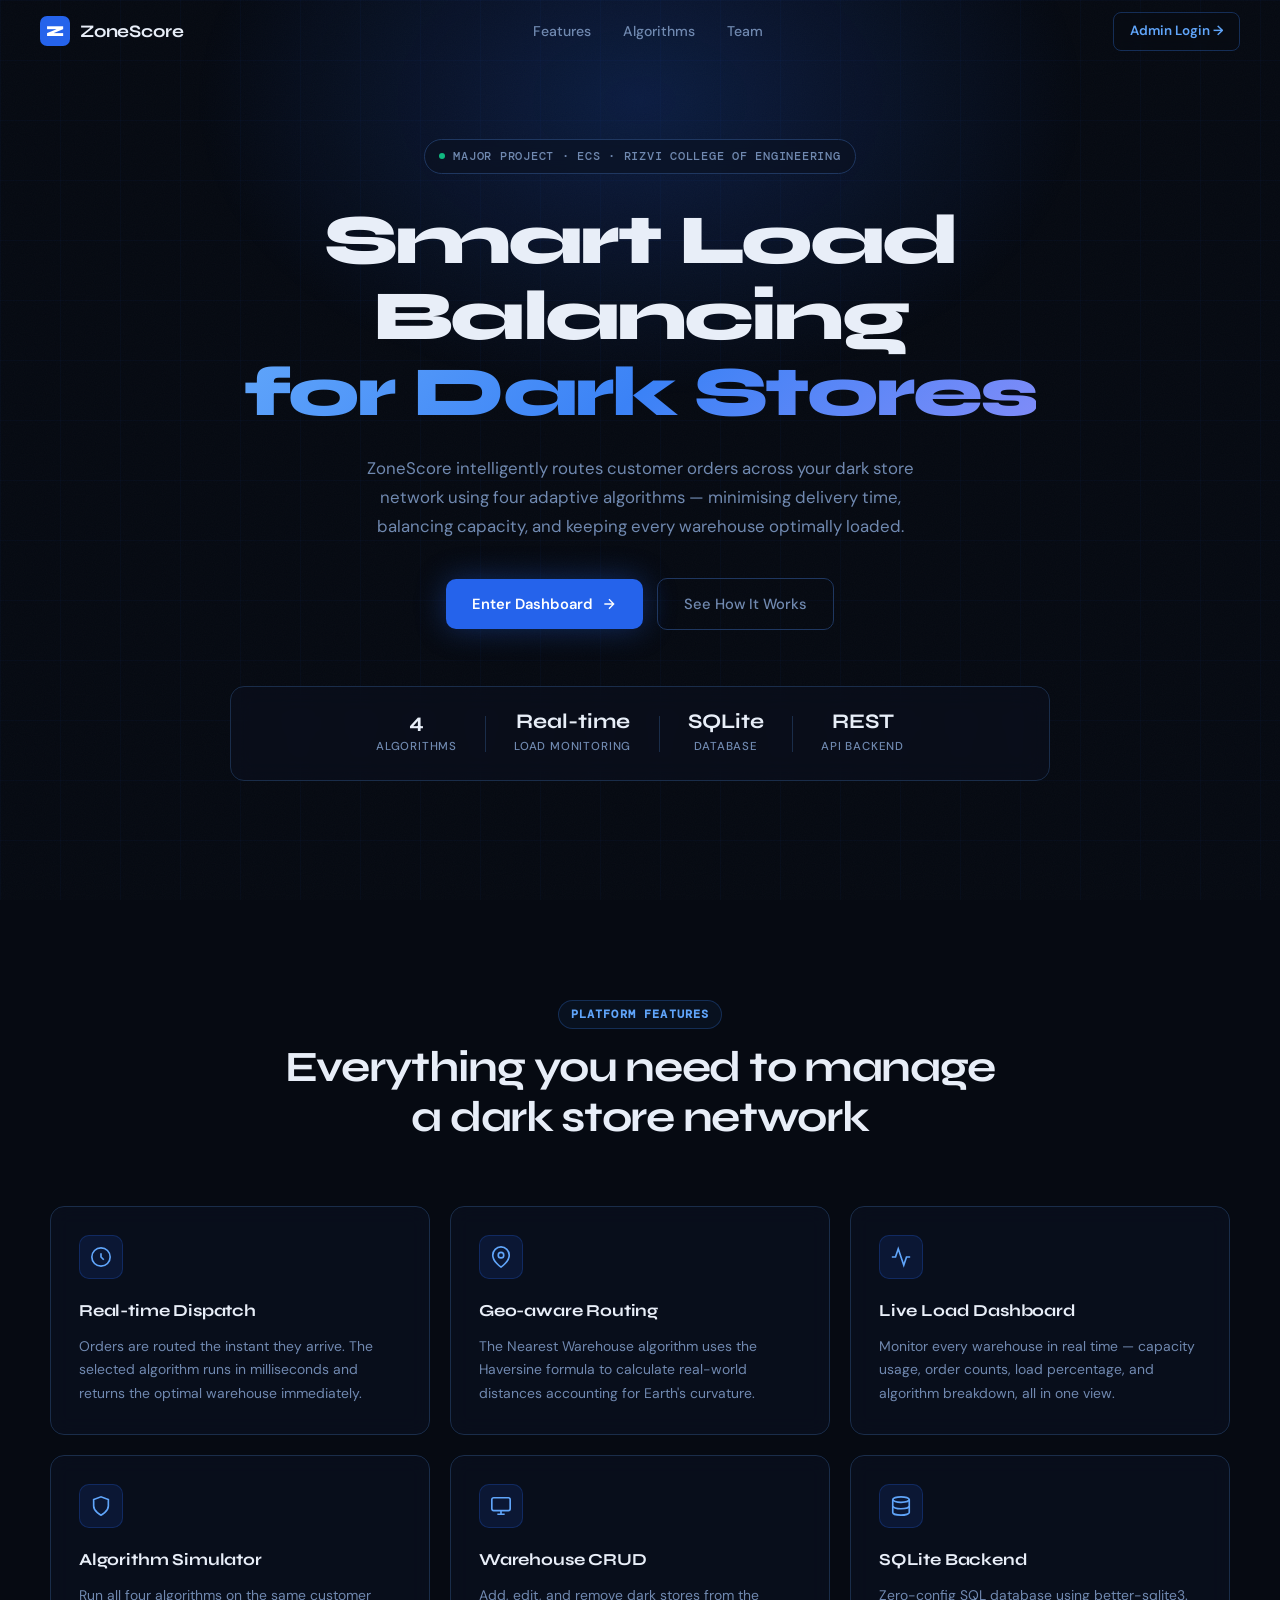
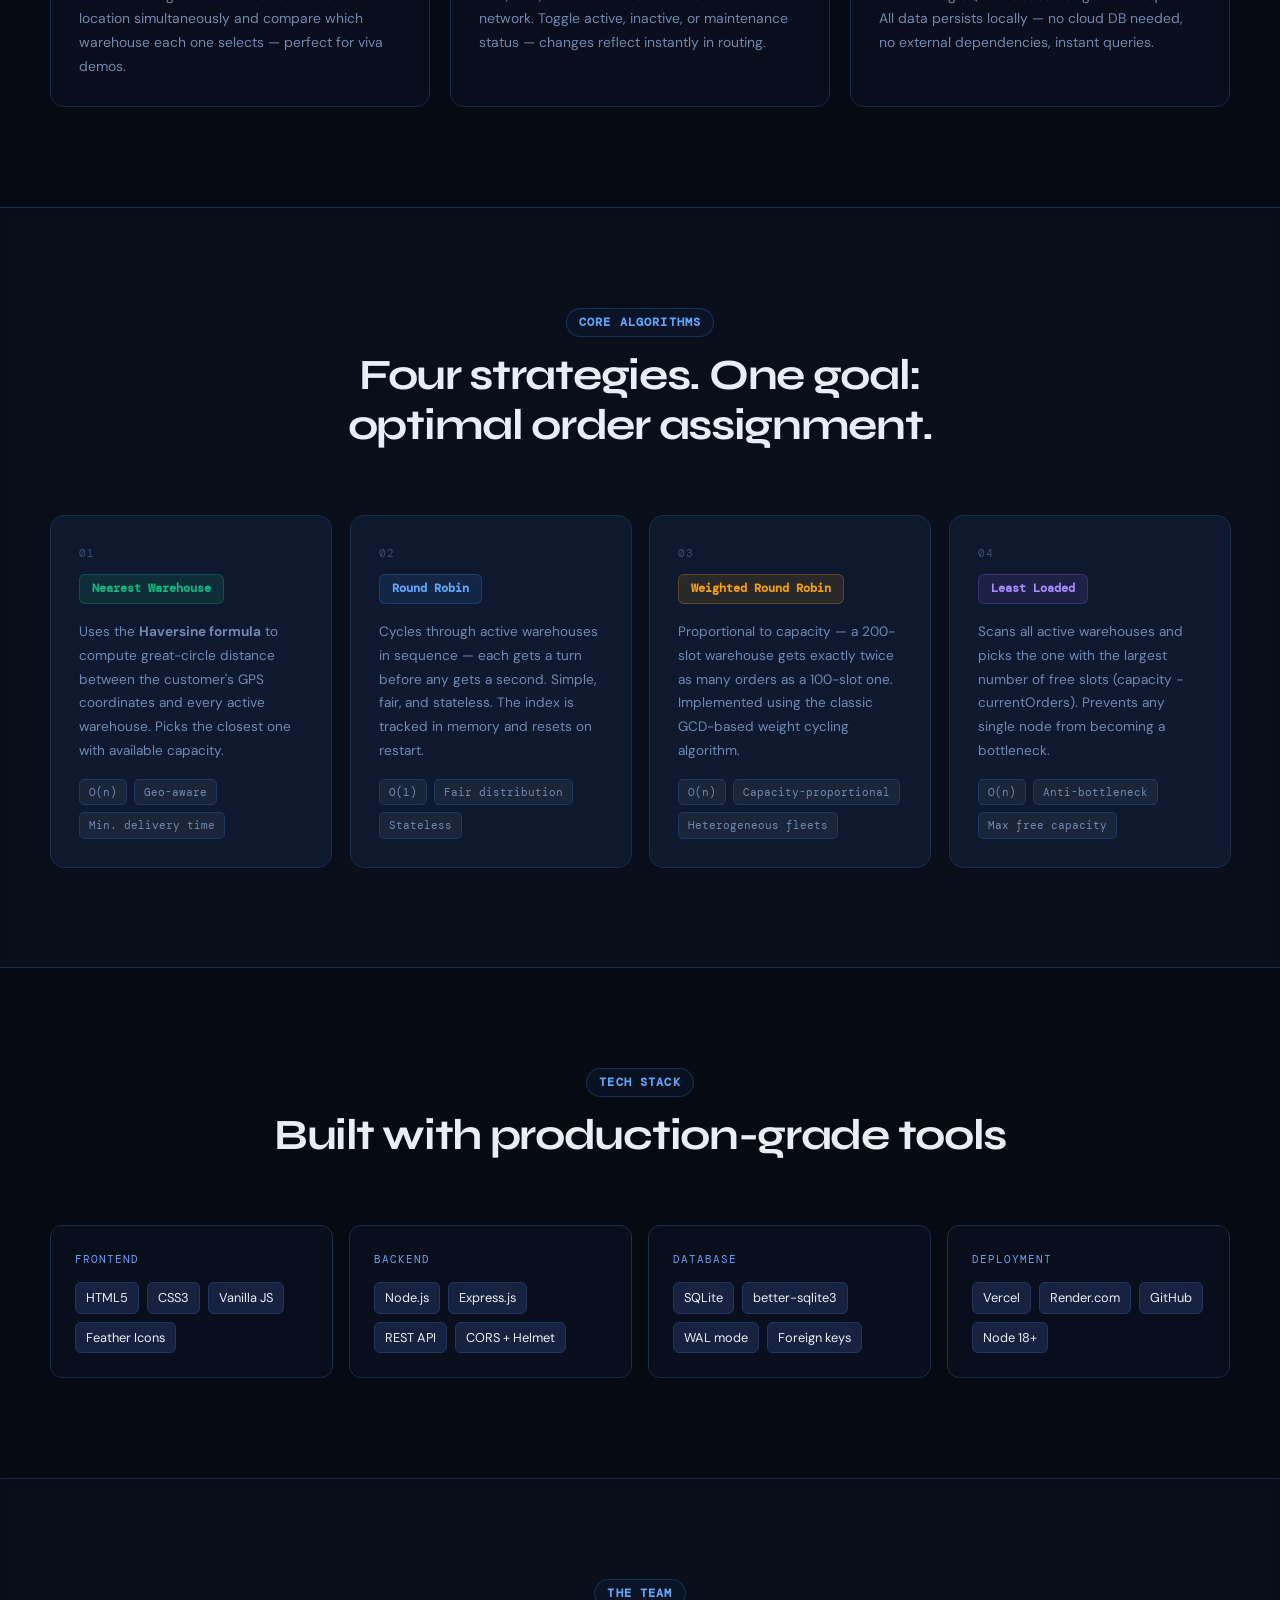
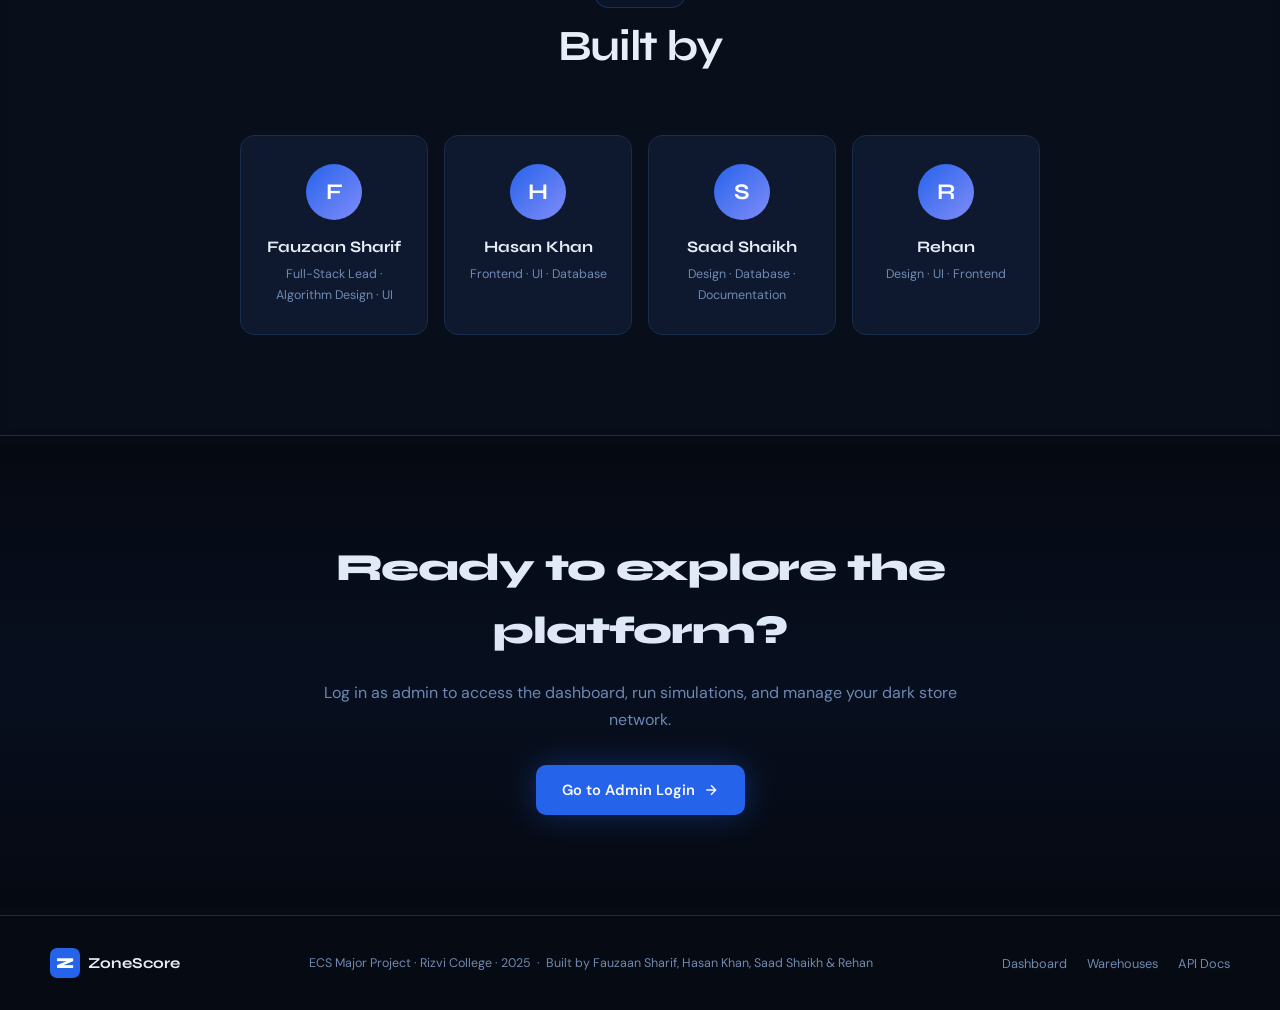
==== commit 016072cc: "api routing correction, node version fix, team responsibility changes" ====
--- a/index.html
+++ b/index.html
@@ -38,7 +38,7 @@
 <section class="hero" id="home">
   <div class="hero-inner">
     <div class="hero-eyebrow">
-      <span class="dot"></span> Major Project · ECE · Rizvi College
+      <span class="dot"></span> Major Project · ECS · Rizvi College of Engineering
     </div>
     <h1 class="hero-title">
       Smart Load Balancing<br/>
@@ -248,23 +248,23 @@
     <div class="team-grid">
       <div class="team-card tilt-card" data-tilt>
         <div class="team-avatar">F</div>
-        <div class="team-name">Fauzaan</div>
-        <div class="team-role">Full-Stack Lead</div>
+        <div class="team-name">Fauzaan Sharif</div>
+        <div class="team-role">Full-Stack Lead · Algorithm Design · UI</div>
+      </div>
+      <div class="team-card tilt-card" data-tilt>
+        <div class="team-avatar">H</div>
+        <div class="team-name">Hasan Khan</div>
+        <div class="team-role">Frontend · UI · Database</div>
+      </div>
+      <div class="team-card tilt-card" data-tilt>
+        <div class="team-avatar">S</div>
+        <div class="team-name">Saad Shaikh</div>
+        <div class="team-role">Design · Database · Documentation</div>
       </div>
       <div class="team-card tilt-card" data-tilt>
         <div class="team-avatar">R</div>
         <div class="team-name">Rehan</div>
-        <div class="team-role">Algorithm Design</div>
-      </div>
-      <div class="team-card tilt-card" data-tilt>
-        <div class="team-avatar">H</div>
-        <div class="team-name">Hasan</div>
-        <div class="team-role">Frontend & UI</div>
-      </div>
-      <div class="team-card tilt-card" data-tilt>
-        <div class="team-avatar">S</div>
-        <div class="team-name">Saad</div>
-        <div class="team-role">Backend & DB</div>
+        <div class="team-role">Design · UI · Frontend</div>
       </div>
     </div>
   </div>
@@ -290,8 +290,8 @@
       <span>ZoneScore</span>
     </div>
     <div class="footer-text">
-      ECE Major Project · Rizvi College · 2025 &nbsp;·&nbsp;
-      Built by Fauzaan, Rehan, Hasan &amp; Saad
+      ECS Major Project · Rizvi College · 2025 &nbsp;·&nbsp;
+      Built by Fauzaan Sharif, Hasan Khan, Saad Shaikh &amp; Rehan
     </div>
     <div class="footer-links">
       <a href="/dashboard/">Dashboard</a>
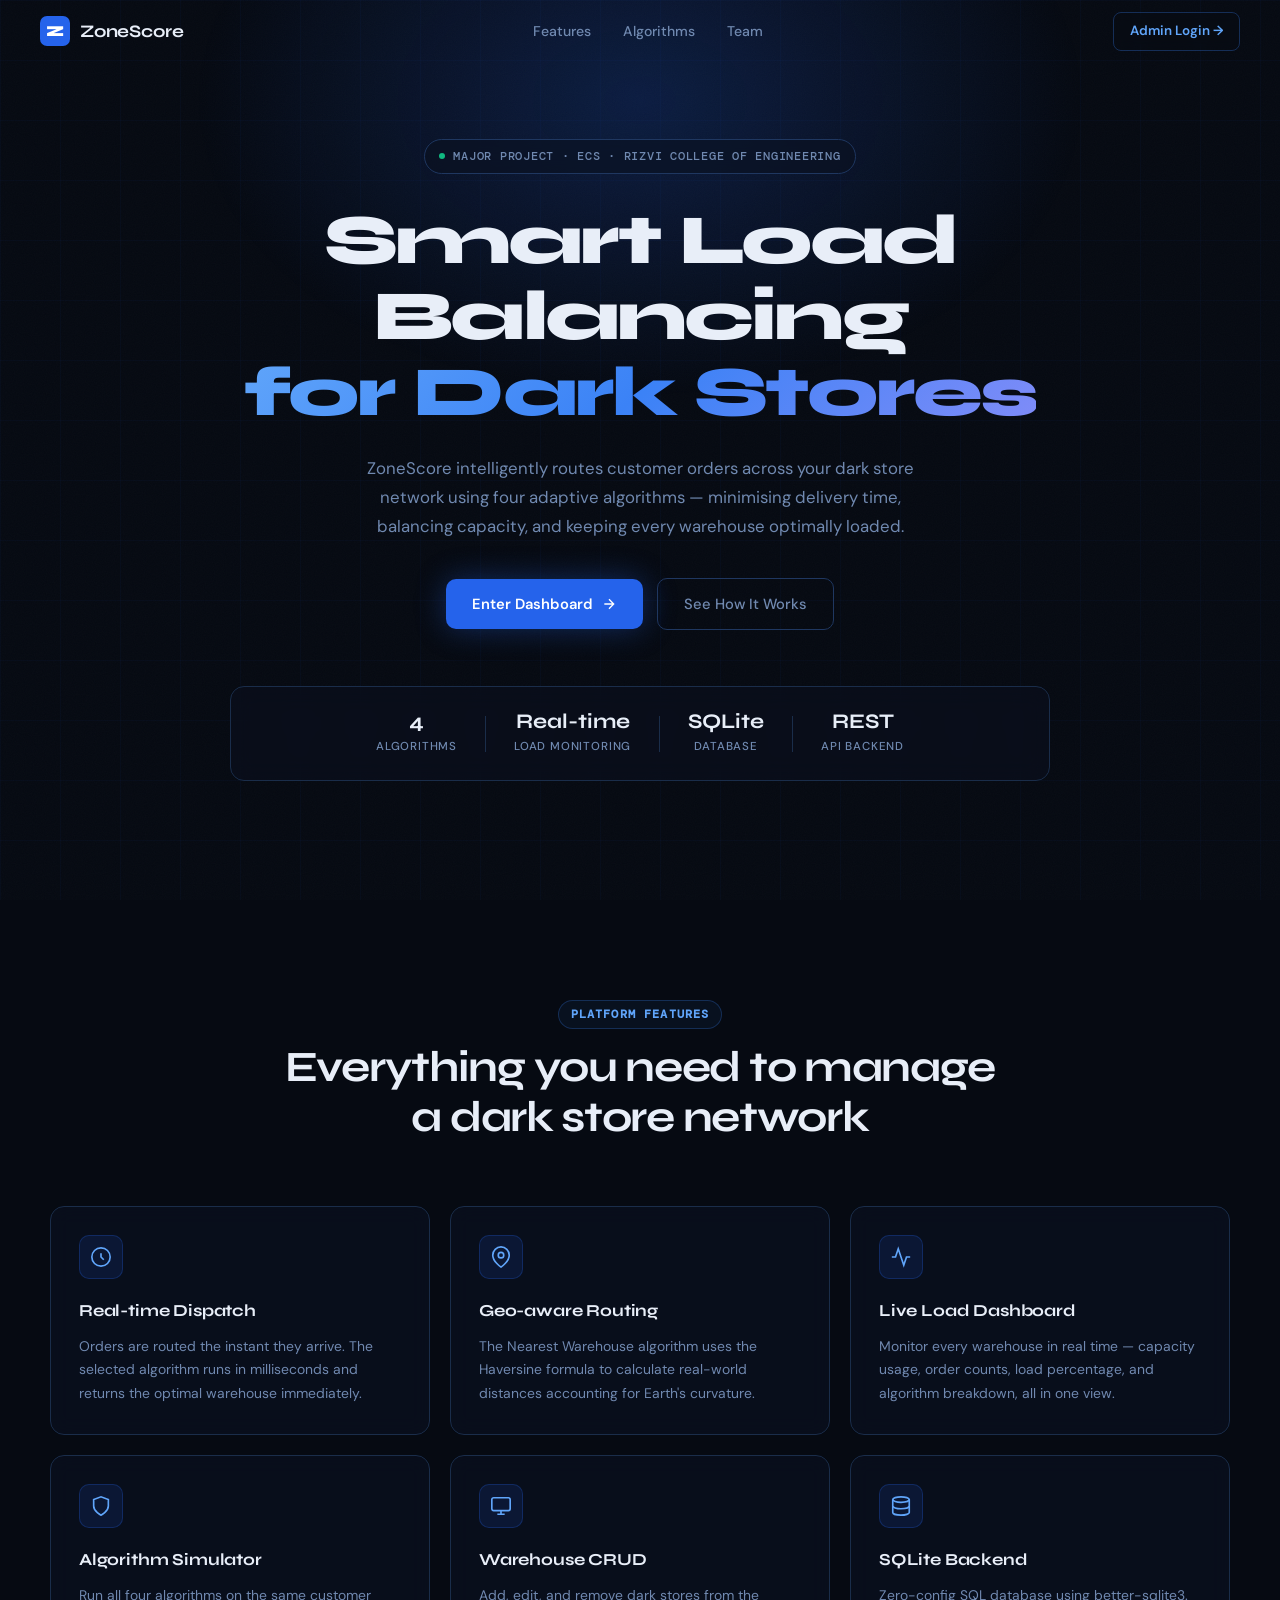
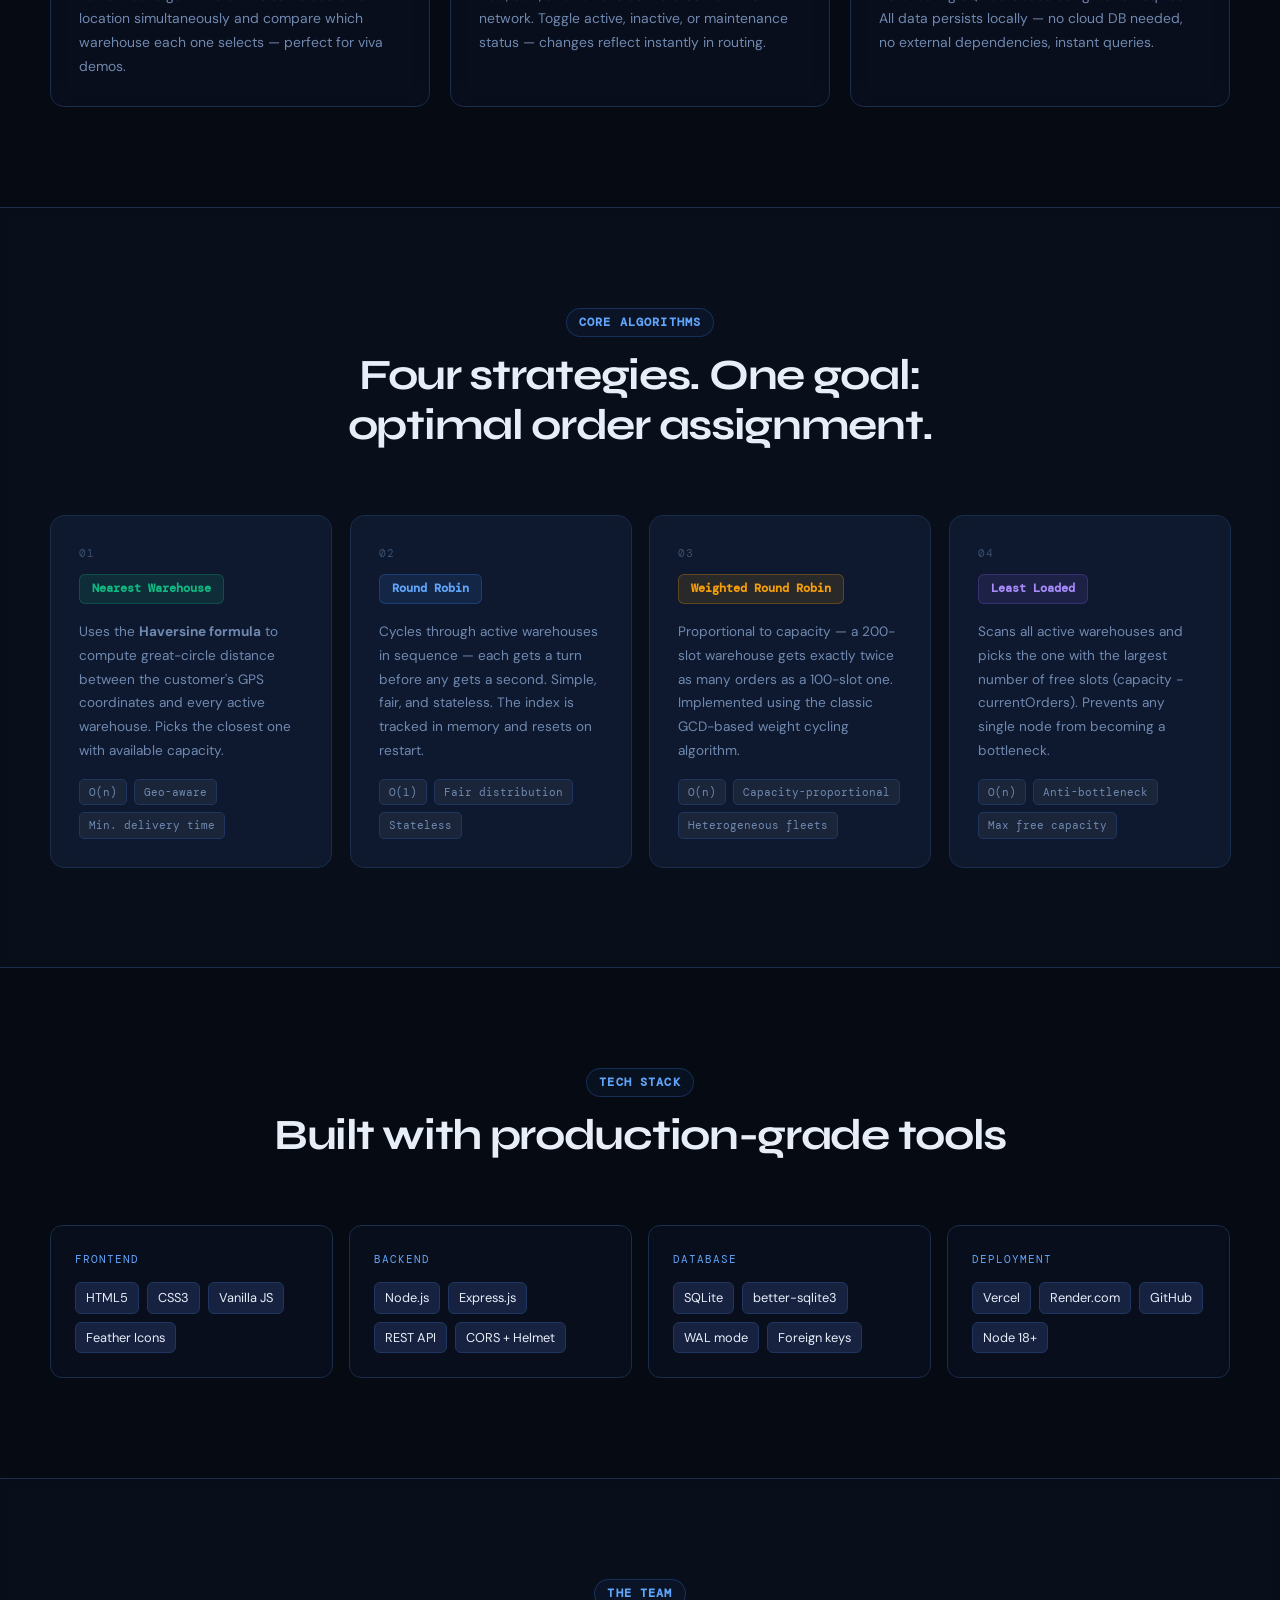
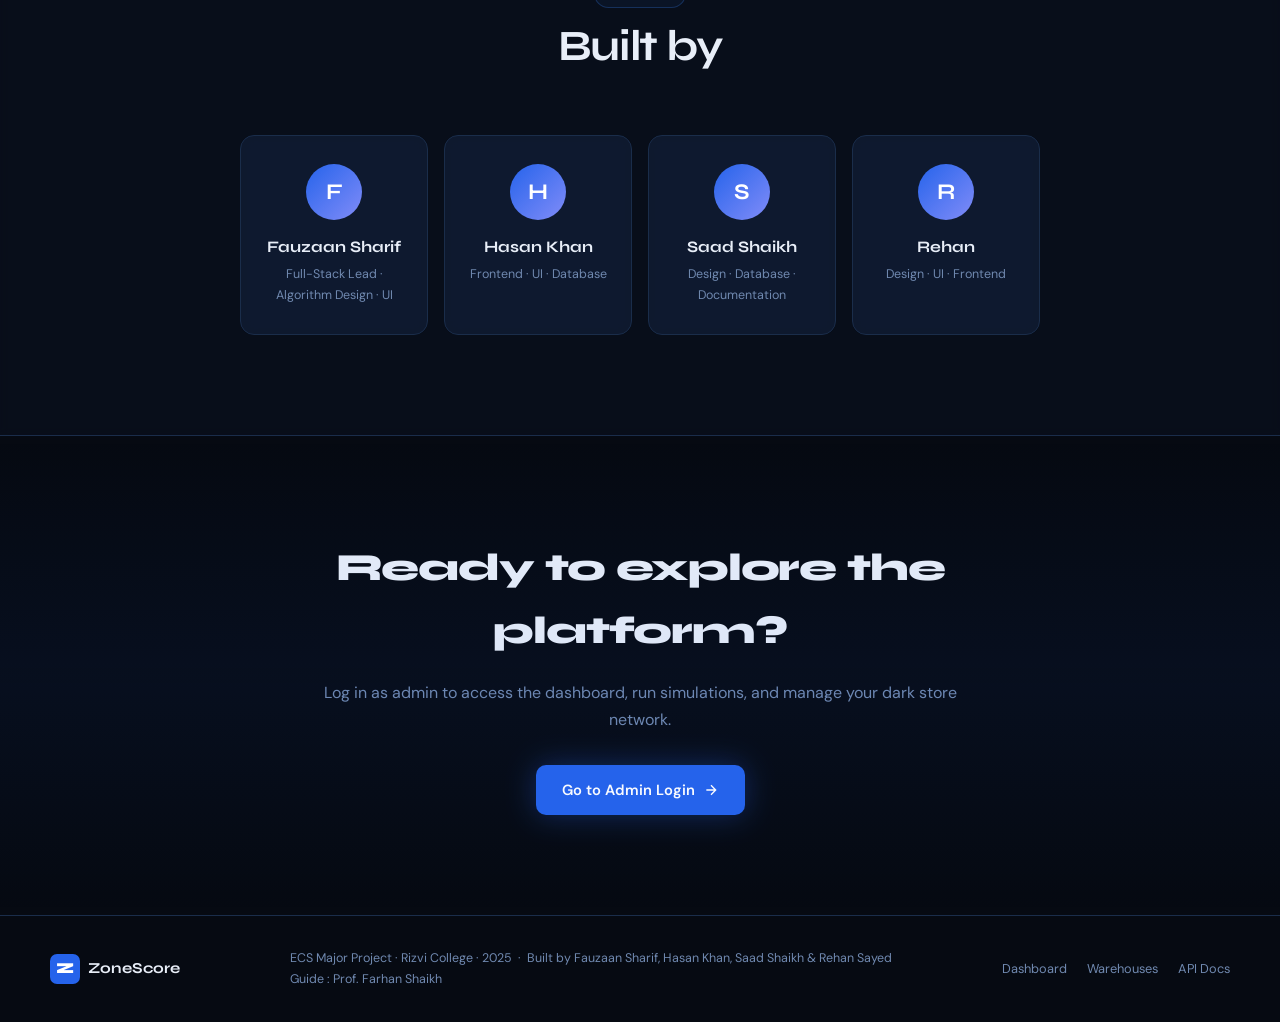
==== commit ae8b4a7a: "ui changes" ====
--- a/index.html
+++ b/index.html
@@ -1,306 +1,434 @@
-<!DOCTYPE html>
+<!doctype html>
 <html lang="en">
-<head>
-  <meta charset="utf-8"/>
-  <meta name="viewport" content="width=device-width,initial-scale=1"/>
-  <title>ZoneScore — Dark Store Load Balancer</title>
-  <link rel="icon" href="/favicon.ico"/>
-  <link rel="preconnect" href="https://fonts.googleapis.com"/>
-  <link rel="preconnect" href="https://fonts.gstatic.com" crossorigin/>
-  <link href="https://fonts.googleapis.com/css2?family=Syne:wght@400;500;600;700;800&family=DM+Sans:ital,wght@0,300;0,400;0,500;1,300&family=DM+Mono:wght@400;500&display=swap" rel="stylesheet"/>
-  <link rel="stylesheet" href="/landing.css"/>
-</head>
-<body>
-
-<!-- ── Background layers ─────────────────────────── -->
-<div class="bg-warehouse"></div>
-<div class="bg-grid"></div>
-<div class="bg-glow"></div>
-<div class="noise"></div>
-
-<!-- ── Nav ──────────────────────────────────────── -->
-<nav class="nav" id="nav">
-  <div class="nav-inner">
-    <a href="/" class="nav-logo">
-      <span class="nav-logo-mark">Z</span>
-      <span class="nav-logo-text">ZoneScore</span>
-    </a>
-    <div class="nav-links">
-      <a href="#features">Features</a>
-      <a href="#algorithms">Algorithms</a>
-      <a href="#team">Team</a>
-    </div>
-    <a href="/login.html" class="nav-cta">Admin Login →</a>
-  </div>
-</nav>
-
-<!-- ── Hero ─────────────────────────────────────── -->
-<section class="hero" id="home">
-  <div class="hero-inner">
-    <div class="hero-eyebrow">
-      <span class="dot"></span> Major Project · ECS · Rizvi College of Engineering
-    </div>
-    <h1 class="hero-title">
-      Smart Load Balancing<br/>
-      <span class="hero-title-accent">for Dark Stores</span>
-    </h1>
-    <p class="hero-sub">
-      ZoneScore intelligently routes customer orders across your dark store
-      network using four adaptive algorithms — minimising delivery time,
-      balancing capacity, and keeping every warehouse optimally loaded.
-    </p>
-    <div class="hero-actions">
-      <a href="/login.html" class="btn-hero-primary">
-        Enter Dashboard
-        <svg width="16" height="16" viewBox="0 0 24 24" fill="none" stroke="currentColor" stroke-width="2"><path d="M5 12h14M12 5l7 7-7 7"/></svg>
-      </a>
-      <a href="#algorithms" class="btn-hero-ghost">See How It Works</a>
-    </div>
-
-    <!-- Stat strip -->
-    <div class="hero-stats">
-      <div class="stat">
-        <span class="stat-val">4</span>
-        <span class="stat-label">Algorithms</span>
-      </div>
-      <div class="stat-div"></div>
-      <div class="stat">
-        <span class="stat-val">Real-time</span>
-        <span class="stat-label">Load monitoring</span>
-      </div>
-      <div class="stat-div"></div>
-      <div class="stat">
-        <span class="stat-val">SQLite</span>
-        <span class="stat-label">Database</span>
-      </div>
-      <div class="stat-div"></div>
-      <div class="stat">
-        <span class="stat-val">REST</span>
-        <span class="stat-label">API backend</span>
-      </div>
-    </div>
-  </div>
-</section>
-
-<!-- ── Features ──────────────────────────────────── -->
-<section class="section" id="features">
-  <div class="section-inner">
-    <div class="section-header">
-      <div class="section-tag">Platform Features</div>
-      <h2 class="section-title">Everything you need to manage<br/>a dark store network</h2>
-    </div>
-
-    <div class="features-grid">
-
-      <div class="feat-card tilt-card" data-tilt>
-        <div class="feat-icon">
-          <svg width="22" height="22" viewBox="0 0 24 24" fill="none" stroke="currentColor" stroke-width="1.8"><circle cx="12" cy="12" r="10"/><path d="M12 8v4l3 3"/></svg>
-        </div>
-        <h3 class="feat-title">Real-time Dispatch</h3>
-        <p class="feat-desc">Orders are routed the instant they arrive. The selected algorithm runs in milliseconds and returns the optimal warehouse immediately.</p>
-      </div>
-
-      <div class="feat-card tilt-card" data-tilt>
-        <div class="feat-icon">
-          <svg width="22" height="22" viewBox="0 0 24 24" fill="none" stroke="currentColor" stroke-width="1.8"><path d="M21 10c0 7-9 13-9 13s-9-6-9-13a9 9 0 0118 0z"/><circle cx="12" cy="10" r="3"/></svg>
-        </div>
-        <h3 class="feat-title">Geo-aware Routing</h3>
-        <p class="feat-desc">The Nearest Warehouse algorithm uses the Haversine formula to calculate real-world distances accounting for Earth's curvature.</p>
-      </div>
-
-      <div class="feat-card tilt-card" data-tilt>
-        <div class="feat-icon">
-          <svg width="22" height="22" viewBox="0 0 24 24" fill="none" stroke="currentColor" stroke-width="1.8"><polyline points="22 12 18 12 15 21 9 3 6 12 2 12"/></svg>
-        </div>
-        <h3 class="feat-title">Live Load Dashboard</h3>
-        <p class="feat-desc">Monitor every warehouse in real time — capacity usage, order counts, load percentage, and algorithm breakdown, all in one view.</p>
-      </div>
-
-      <div class="feat-card tilt-card" data-tilt>
-        <div class="feat-icon">
-          <svg width="22" height="22" viewBox="0 0 24 24" fill="none" stroke="currentColor" stroke-width="1.8"><path d="M12 22s8-4 8-10V5l-8-3-8 3v7c0 6 8 10 8 10z"/></svg>
-        </div>
-        <h3 class="feat-title">Algorithm Simulator</h3>
-        <p class="feat-desc">Run all four algorithms on the same customer location simultaneously and compare which warehouse each one selects — perfect for viva demos.</p>
-      </div>
-
-      <div class="feat-card tilt-card" data-tilt>
-        <div class="feat-icon">
-          <svg width="22" height="22" viewBox="0 0 24 24" fill="none" stroke="currentColor" stroke-width="1.8"><rect x="2" y="3" width="20" height="14" rx="2"/><path d="M8 21h8M12 17v4"/></svg>
-        </div>
-        <h3 class="feat-title">Warehouse CRUD</h3>
-        <p class="feat-desc">Add, edit, and remove dark stores from the network. Toggle active, inactive, or maintenance status — changes reflect instantly in routing.</p>
-      </div>
-
-      <div class="feat-card tilt-card" data-tilt>
-        <div class="feat-icon">
-          <svg width="22" height="22" viewBox="0 0 24 24" fill="none" stroke="currentColor" stroke-width="1.8"><ellipse cx="12" cy="5" rx="9" ry="3"/><path d="M21 12c0 1.66-4 3-9 3s-9-1.34-9-3"/><path d="M3 5v14c0 1.66 4 3 9 3s9-1.34 9-3V5"/></svg>
-        </div>
-        <h3 class="feat-title">SQLite Backend</h3>
-        <p class="feat-desc">Zero-config SQL database using better-sqlite3. All data persists locally — no cloud DB needed, no external dependencies, instant queries.</p>
-      </div>
-
-    </div>
-  </div>
-</section>
-
-<!-- ── Algorithms ─────────────────────────────────── -->
-<section class="section section-dark" id="algorithms">
-  <div class="section-inner">
-    <div class="section-header">
-      <div class="section-tag">Core Algorithms</div>
-      <h2 class="section-title">Four strategies. One goal:<br/>optimal order assignment.</h2>
-    </div>
-
-    <div class="algo-grid">
-
-      <div class="algo-card tilt-card" data-tilt>
-        <div class="algo-num">01</div>
-        <div class="algo-badge nearest">Nearest Warehouse</div>
-        <p class="algo-desc">Uses the <strong>Haversine formula</strong> to compute great-circle distance between the customer's GPS coordinates and every active warehouse. Picks the closest one with available capacity.</p>
-        <div class="algo-tag-row">
-          <span class="tag">O(n)</span>
-          <span class="tag">Geo-aware</span>
-          <span class="tag">Min. delivery time</span>
-        </div>
-      </div>
-
-      <div class="algo-card tilt-card" data-tilt>
-        <div class="algo-num">02</div>
-        <div class="algo-badge roundrobin">Round Robin</div>
-        <p class="algo-desc">Cycles through active warehouses in sequence — each gets a turn before any gets a second. Simple, fair, and stateless. The index is tracked in memory and resets on restart.</p>
-        <div class="algo-tag-row">
-          <span class="tag">O(1)</span>
-          <span class="tag">Fair distribution</span>
-          <span class="tag">Stateless</span>
-        </div>
-      </div>
-
-      <div class="algo-card tilt-card" data-tilt>
-        <div class="algo-num">03</div>
-        <div class="algo-badge weighted">Weighted Round Robin</div>
-        <p class="algo-desc">Proportional to capacity — a 200-slot warehouse gets exactly twice as many orders as a 100-slot one. Implemented using the classic GCD-based weight cycling algorithm.</p>
-        <div class="algo-tag-row">
-          <span class="tag">O(n)</span>
-          <span class="tag">Capacity-proportional</span>
-          <span class="tag">Heterogeneous fleets</span>
-        </div>
-      </div>
-
-      <div class="algo-card tilt-card" data-tilt>
-        <div class="algo-num">04</div>
-        <div class="algo-badge least">Least Loaded</div>
-        <p class="algo-desc">Scans all active warehouses and picks the one with the largest number of free slots (capacity − currentOrders). Prevents any single node from becoming a bottleneck.</p>
-        <div class="algo-tag-row">
-          <span class="tag">O(n)</span>
-          <span class="tag">Anti-bottleneck</span>
-          <span class="tag">Max free capacity</span>
-        </div>
-      </div>
-
-    </div>
-  </div>
-</section>
-
-<!-- ── Tech stack ─────────────────────────────────── -->
-<section class="section" id="stack">
-  <div class="section-inner">
-    <div class="section-header">
-      <div class="section-tag">Tech Stack</div>
-      <h2 class="section-title">Built with production-grade tools</h2>
-    </div>
-    <div class="stack-grid">
-      <div class="stack-card tilt-card" data-tilt>
-        <div class="stack-label">Frontend</div>
-        <div class="stack-items">
-          <span>HTML5</span><span>CSS3</span><span>Vanilla JS</span><span>Feather Icons</span>
-        </div>
-      </div>
-      <div class="stack-card tilt-card" data-tilt>
-        <div class="stack-label">Backend</div>
-        <div class="stack-items">
-          <span>Node.js</span><span>Express.js</span><span>REST API</span><span>CORS + Helmet</span>
-        </div>
-      </div>
-      <div class="stack-card tilt-card" data-tilt>
-        <div class="stack-label">Database</div>
-        <div class="stack-items">
-          <span>SQLite</span><span>better-sqlite3</span><span>WAL mode</span><span>Foreign keys</span>
-        </div>
-      </div>
-      <div class="stack-card tilt-card" data-tilt>
-        <div class="stack-label">Deployment</div>
-        <div class="stack-items">
-          <span>Vercel</span><span>Render.com</span><span>GitHub</span><span>Node 18+</span>
-        </div>
-      </div>
-    </div>
-  </div>
-</section>
-
-<!-- ── Team ───────────────────────────────────────── -->
-<section class="section section-dark" id="team">
-  <div class="section-inner">
-    <div class="section-header">
-      <div class="section-tag">The Team</div>
-      <h2 class="section-title">Built by</h2>
-    </div>
-    <div class="team-grid">
-      <div class="team-card tilt-card" data-tilt>
-        <div class="team-avatar">F</div>
-        <div class="team-name">Fauzaan Sharif</div>
-        <div class="team-role">Full-Stack Lead · Algorithm Design · UI</div>
-      </div>
-      <div class="team-card tilt-card" data-tilt>
-        <div class="team-avatar">H</div>
-        <div class="team-name">Hasan Khan</div>
-        <div class="team-role">Frontend · UI · Database</div>
-      </div>
-      <div class="team-card tilt-card" data-tilt>
-        <div class="team-avatar">S</div>
-        <div class="team-name">Saad Shaikh</div>
-        <div class="team-role">Design · Database · Documentation</div>
-      </div>
-      <div class="team-card tilt-card" data-tilt>
-        <div class="team-avatar">R</div>
-        <div class="team-name">Rehan</div>
-        <div class="team-role">Design · UI · Frontend</div>
-      </div>
-    </div>
-  </div>
-</section>
-
-<!-- ── CTA ────────────────────────────────────────── -->
-<section class="cta-section">
-  <div class="cta-inner">
-    <h2 class="cta-title">Ready to explore the platform?</h2>
-    <p class="cta-sub">Log in as admin to access the dashboard, run simulations, and manage your dark store network.</p>
-    <a href="/login.html" class="btn-hero-primary">
-      Go to Admin Login
-      <svg width="16" height="16" viewBox="0 0 24 24" fill="none" stroke="currentColor" stroke-width="2"><path d="M5 12h14M12 5l7 7-7 7"/></svg>
-    </a>
-  </div>
-</section>
-
-<!-- ── Footer ─────────────────────────────────────── -->
-<footer class="footer">
-  <div class="footer-inner">
-    <div class="footer-logo">
-      <span class="nav-logo-mark">Z</span>
-      <span>ZoneScore</span>
-    </div>
-    <div class="footer-text">
-      ECS Major Project · Rizvi College · 2025 &nbsp;·&nbsp;
-      Built by Fauzaan Sharif, Hasan Khan, Saad Shaikh &amp; Rehan
-    </div>
-    <div class="footer-links">
-      <a href="/dashboard/">Dashboard</a>
-      <a href="/exec/">Warehouses</a>
-      <a href="/connections/">API Docs</a>
-    </div>
-  </div>
-</footer>
-
-<script src="/js/landing.js"></script>
-</body>
+  <head>
+    <meta charset="utf-8" />
+    <meta name="viewport" content="width=device-width,initial-scale=1" />
+    <title>ZoneScore — Dark Store Load Balancer</title>
+    <link rel="icon" href="/favicon.ico" />
+    <link rel="preconnect" href="https://fonts.googleapis.com" />
+    <link rel="preconnect" href="https://fonts.gstatic.com" crossorigin />
+    <link
+      href="https://fonts.googleapis.com/css2?family=Syne:wght@400;500;600;700;800&family=DM+Sans:ital,wght@0,300;0,400;0,500;1,300&family=DM+Mono:wght@400;500&display=swap"
+      rel="stylesheet"
+    />
+    <link rel="stylesheet" href="/landing.css" />
+  </head>
+  <body>
+    <!-- ── Background layers ─────────────────────────── -->
+    <div class="bg-warehouse"></div>
+    <div class="bg-grid"></div>
+    <div class="bg-glow"></div>
+    <div class="noise"></div>
+
+    <!-- ── Nav ──────────────────────────────────────── -->
+    <nav class="nav" id="nav">
+      <div class="nav-inner">
+        <a href="/" class="nav-logo">
+          <span class="nav-logo-mark">Z</span>
+          <span class="nav-logo-text">ZoneScore</span>
+        </a>
+        <div class="nav-links">
+          <a href="#features">Features</a>
+          <a href="#algorithms">Algorithms</a>
+          <a href="#team">Team</a>
+        </div>
+        <a href="/login.html" class="nav-cta">Admin Login →</a>
+      </div>
+    </nav>
+
+    <!-- ── Hero ─────────────────────────────────────── -->
+    <section class="hero" id="home">
+      <div class="hero-inner">
+        <div class="hero-eyebrow">
+          <span class="dot"></span> Major Project · ECS · Rizvi College of
+          Engineering
+        </div>
+        <h1 class="hero-title">
+          Smart Load Balancing<br />
+          <span class="hero-title-accent">for Dark Stores</span>
+        </h1>
+        <p class="hero-sub">
+          ZoneScore intelligently routes customer orders across your dark store
+          network using four adaptive algorithms — minimising delivery time,
+          balancing capacity, and keeping every warehouse optimally loaded.
+        </p>
+        <div class="hero-actions">
+          <a href="/login.html" class="btn-hero-primary">
+            Enter Dashboard
+            <svg
+              width="16"
+              height="16"
+              viewBox="0 0 24 24"
+              fill="none"
+              stroke="currentColor"
+              stroke-width="2"
+            >
+              <path d="M5 12h14M12 5l7 7-7 7" />
+            </svg>
+          </a>
+          <a href="#algorithms" class="btn-hero-ghost">See How It Works</a>
+        </div>
+
+        <!-- Stat strip -->
+        <div class="hero-stats">
+          <div class="stat">
+            <span class="stat-val">4</span>
+            <span class="stat-label">Algorithms</span>
+          </div>
+          <div class="stat-div"></div>
+          <div class="stat">
+            <span class="stat-val">Real-time</span>
+            <span class="stat-label">Load monitoring</span>
+          </div>
+          <div class="stat-div"></div>
+          <div class="stat">
+            <span class="stat-val">SQLite</span>
+            <span class="stat-label">Database</span>
+          </div>
+          <div class="stat-div"></div>
+          <div class="stat">
+            <span class="stat-val">REST</span>
+            <span class="stat-label">API backend</span>
+          </div>
+        </div>
+      </div>
+    </section>
+
+    <!-- ── Features ──────────────────────────────────── -->
+    <section class="section" id="features">
+      <div class="section-inner">
+        <div class="section-header">
+          <div class="section-tag">Platform Features</div>
+          <h2 class="section-title">
+            Everything you need to manage<br />a dark store network
+          </h2>
+        </div>
+
+        <div class="features-grid">
+          <div class="feat-card tilt-card" data-tilt>
+            <div class="feat-icon">
+              <svg
+                width="22"
+                height="22"
+                viewBox="0 0 24 24"
+                fill="none"
+                stroke="currentColor"
+                stroke-width="1.8"
+              >
+                <circle cx="12" cy="12" r="10" />
+                <path d="M12 8v4l3 3" />
+              </svg>
+            </div>
+            <h3 class="feat-title">Real-time Dispatch</h3>
+            <p class="feat-desc">
+              Orders are routed the instant they arrive. The selected algorithm
+              runs in milliseconds and returns the optimal warehouse
+              immediately.
+            </p>
+          </div>
+
+          <div class="feat-card tilt-card" data-tilt>
+            <div class="feat-icon">
+              <svg
+                width="22"
+                height="22"
+                viewBox="0 0 24 24"
+                fill="none"
+                stroke="currentColor"
+                stroke-width="1.8"
+              >
+                <path d="M21 10c0 7-9 13-9 13s-9-6-9-13a9 9 0 0118 0z" />
+                <circle cx="12" cy="10" r="3" />
+              </svg>
+            </div>
+            <h3 class="feat-title">Geo-aware Routing</h3>
+            <p class="feat-desc">
+              The Nearest Warehouse algorithm uses the Haversine formula to
+              calculate real-world distances accounting for Earth's curvature.
+            </p>
+          </div>
+
+          <div class="feat-card tilt-card" data-tilt>
+            <div class="feat-icon">
+              <svg
+                width="22"
+                height="22"
+                viewBox="0 0 24 24"
+                fill="none"
+                stroke="currentColor"
+                stroke-width="1.8"
+              >
+                <polyline points="22 12 18 12 15 21 9 3 6 12 2 12" />
+              </svg>
+            </div>
+            <h3 class="feat-title">Live Load Dashboard</h3>
+            <p class="feat-desc">
+              Monitor every warehouse in real time — capacity usage, order
+              counts, load percentage, and algorithm breakdown, all in one view.
+            </p>
+          </div>
+
+          <div class="feat-card tilt-card" data-tilt>
+            <div class="feat-icon">
+              <svg
+                width="22"
+                height="22"
+                viewBox="0 0 24 24"
+                fill="none"
+                stroke="currentColor"
+                stroke-width="1.8"
+              >
+                <path d="M12 22s8-4 8-10V5l-8-3-8 3v7c0 6 8 10 8 10z" />
+              </svg>
+            </div>
+            <h3 class="feat-title">Algorithm Simulator</h3>
+            <p class="feat-desc">
+              Run all four algorithms on the same customer location
+              simultaneously and compare which warehouse each one selects —
+              perfect for viva demos.
+            </p>
+          </div>
+
+          <div class="feat-card tilt-card" data-tilt>
+            <div class="feat-icon">
+              <svg
+                width="22"
+                height="22"
+                viewBox="0 0 24 24"
+                fill="none"
+                stroke="currentColor"
+                stroke-width="1.8"
+              >
+                <rect x="2" y="3" width="20" height="14" rx="2" />
+                <path d="M8 21h8M12 17v4" />
+              </svg>
+            </div>
+            <h3 class="feat-title">Warehouse CRUD</h3>
+            <p class="feat-desc">
+              Add, edit, and remove dark stores from the network. Toggle active,
+              inactive, or maintenance status — changes reflect instantly in
+              routing.
+            </p>
+          </div>
+
+          <div class="feat-card tilt-card" data-tilt>
+            <div class="feat-icon">
+              <svg
+                width="22"
+                height="22"
+                viewBox="0 0 24 24"
+                fill="none"
+                stroke="currentColor"
+                stroke-width="1.8"
+              >
+                <ellipse cx="12" cy="5" rx="9" ry="3" />
+                <path d="M21 12c0 1.66-4 3-9 3s-9-1.34-9-3" />
+                <path d="M3 5v14c0 1.66 4 3 9 3s9-1.34 9-3V5" />
+              </svg>
+            </div>
+            <h3 class="feat-title">SQLite Backend</h3>
+            <p class="feat-desc">
+              Zero-config SQL database using better-sqlite3. All data persists
+              locally — no cloud DB needed, no external dependencies, instant
+              queries.
+            </p>
+          </div>
+        </div>
+      </div>
+    </section>
+
+    <!-- ── Algorithms ─────────────────────────────────── -->
+    <section class="section section-dark" id="algorithms">
+      <div class="section-inner">
+        <div class="section-header">
+          <div class="section-tag">Core Algorithms</div>
+          <h2 class="section-title">
+            Four strategies. One goal:<br />optimal order assignment.
+          </h2>
+        </div>
+
+        <div class="algo-grid">
+          <div class="algo-card tilt-card" data-tilt>
+            <div class="algo-num">01</div>
+            <div class="algo-badge nearest">Nearest Warehouse</div>
+            <p class="algo-desc">
+              Uses the <strong>Haversine formula</strong> to compute
+              great-circle distance between the customer's GPS coordinates and
+              every active warehouse. Picks the closest one with available
+              capacity.
+            </p>
+            <div class="algo-tag-row">
+              <span class="tag">O(n)</span>
+              <span class="tag">Geo-aware</span>
+              <span class="tag">Min. delivery time</span>
+            </div>
+          </div>
+
+          <div class="algo-card tilt-card" data-tilt>
+            <div class="algo-num">02</div>
+            <div class="algo-badge roundrobin">Round Robin</div>
+            <p class="algo-desc">
+              Cycles through active warehouses in sequence — each gets a turn
+              before any gets a second. Simple, fair, and stateless. The index
+              is tracked in memory and resets on restart.
+            </p>
+            <div class="algo-tag-row">
+              <span class="tag">O(1)</span>
+              <span class="tag">Fair distribution</span>
+              <span class="tag">Stateless</span>
+            </div>
+          </div>
+
+          <div class="algo-card tilt-card" data-tilt>
+            <div class="algo-num">03</div>
+            <div class="algo-badge weighted">Weighted Round Robin</div>
+            <p class="algo-desc">
+              Proportional to capacity — a 200-slot warehouse gets exactly twice
+              as many orders as a 100-slot one. Implemented using the classic
+              GCD-based weight cycling algorithm.
+            </p>
+            <div class="algo-tag-row">
+              <span class="tag">O(n)</span>
+              <span class="tag">Capacity-proportional</span>
+              <span class="tag">Heterogeneous fleets</span>
+            </div>
+          </div>
+
+          <div class="algo-card tilt-card" data-tilt>
+            <div class="algo-num">04</div>
+            <div class="algo-badge least">Least Loaded</div>
+            <p class="algo-desc">
+              Scans all active warehouses and picks the one with the largest
+              number of free slots (capacity − currentOrders). Prevents any
+              single node from becoming a bottleneck.
+            </p>
+            <div class="algo-tag-row">
+              <span class="tag">O(n)</span>
+              <span class="tag">Anti-bottleneck</span>
+              <span class="tag">Max free capacity</span>
+            </div>
+          </div>
+        </div>
+      </div>
+    </section>
+
+    <!-- ── Tech stack ─────────────────────────────────── -->
+    <section class="section" id="stack">
+      <div class="section-inner">
+        <div class="section-header">
+          <div class="section-tag">Tech Stack</div>
+          <h2 class="section-title">Built with production-grade tools</h2>
+        </div>
+        <div class="stack-grid">
+          <div class="stack-card tilt-card" data-tilt>
+            <div class="stack-label">Frontend</div>
+            <div class="stack-items">
+              <span>HTML5</span><span>CSS3</span><span>Vanilla JS</span
+              ><span>Feather Icons</span>
+            </div>
+          </div>
+          <div class="stack-card tilt-card" data-tilt>
+            <div class="stack-label">Backend</div>
+            <div class="stack-items">
+              <span>Node.js</span><span>Express.js</span><span>REST API</span
+              ><span>CORS + Helmet</span>
+            </div>
+          </div>
+          <div class="stack-card tilt-card" data-tilt>
+            <div class="stack-label">Database</div>
+            <div class="stack-items">
+              <span>SQLite</span><span>better-sqlite3</span><span>WAL mode</span
+              ><span>Foreign keys</span>
+            </div>
+          </div>
+          <div class="stack-card tilt-card" data-tilt>
+            <div class="stack-label">Deployment</div>
+            <div class="stack-items">
+              <span>Vercel</span><span>Render.com</span><span>GitHub</span
+              ><span>Node 18+</span>
+            </div>
+          </div>
+        </div>
+      </div>
+    </section>
+
+    <!-- ── Team ───────────────────────────────────────── -->
+    <section class="section section-dark" id="team">
+      <div class="section-inner">
+        <div class="section-header">
+          <div class="section-tag">The Team</div>
+          <h2 class="section-title">Built by</h2>
+        </div>
+        <div class="team-grid">
+          <div class="team-card tilt-card" data-tilt>
+            <div class="team-avatar">F</div>
+            <div class="team-name">Fauzaan Sharif</div>
+            <div class="team-role">Full-Stack Lead · Algorithm Design · UI</div>
+          </div>
+          <div class="team-card tilt-card" data-tilt>
+            <div class="team-avatar">H</div>
+            <div class="team-name">Hasan Khan</div>
+            <div class="team-role">Frontend · UI · Database</div>
+          </div>
+          <div class="team-card tilt-card" data-tilt>
+            <div class="team-avatar">S</div>
+            <div class="team-name">Saad Shaikh</div>
+            <div class="team-role">Design · Database · Documentation</div>
+          </div>
+          <div class="team-card tilt-card" data-tilt>
+            <div class="team-avatar">R</div>
+            <div class="team-name">Rehan</div>
+            <div class="team-role">Design · UI · Frontend</div>
+          </div>
+        </div>
+      </div>
+    </section>
+
+    <!-- ── CTA ────────────────────────────────────────── -->
+    <section class="cta-section">
+      <div class="cta-inner">
+        <h2 class="cta-title">Ready to explore the platform?</h2>
+        <p class="cta-sub">
+          Log in as admin to access the dashboard, run simulations, and manage
+          your dark store network.
+        </p>
+        <a href="/login.html" class="btn-hero-primary">
+          Go to Admin Login
+          <svg
+            width="16"
+            height="16"
+            viewBox="0 0 24 24"
+            fill="none"
+            stroke="currentColor"
+            stroke-width="2"
+          >
+            <path d="M5 12h14M12 5l7 7-7 7" />
+          </svg>
+        </a>
+      </div>
+    </section>
+
+    <!-- ── Footer ─────────────────────────────────────── -->
+    <footer class="footer">
+      <div class="footer-inner">
+        <div class="footer-logo">
+          <span class="nav-logo-mark">Z</span>
+          <span>ZoneScore</span>
+        </div>
+        <div class="footer-text">
+          ECS Major Project · Rizvi College · 2025 &nbsp;·&nbsp; Built by
+          Fauzaan Sharif, Hasan Khan, Saad Shaikh &amp; Rehan Sayed
+          <br />
+          Guide : Prof. Farhan Shaikh
+        </div>
+        <div class="footer-links">
+          <a href="/dashboard/">Dashboard</a>
+          <a href="/exec/">Warehouses</a>
+          <a href="/connections/">API Docs</a>
+        </div>
+      </div>
+    </footer>
+
+    <script src="/js/landing.js"></script>
+  </body>
 </html>
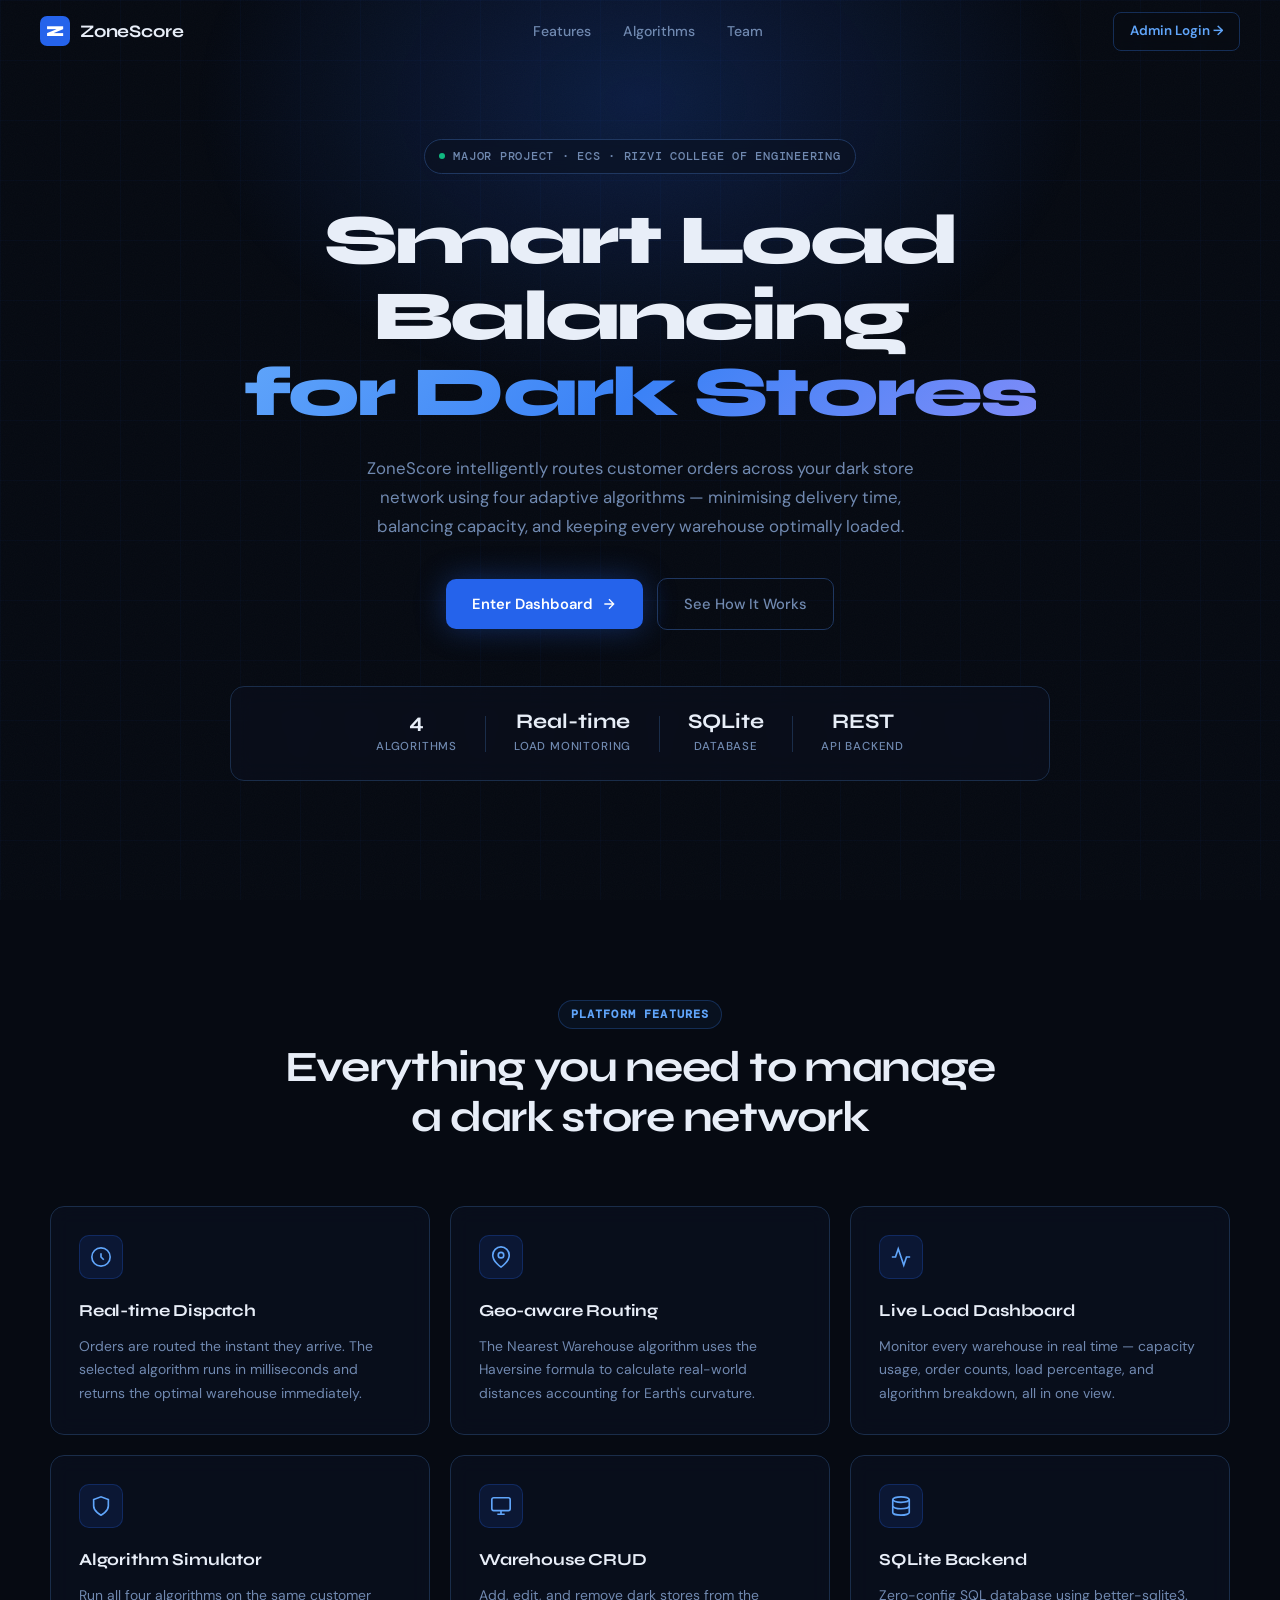
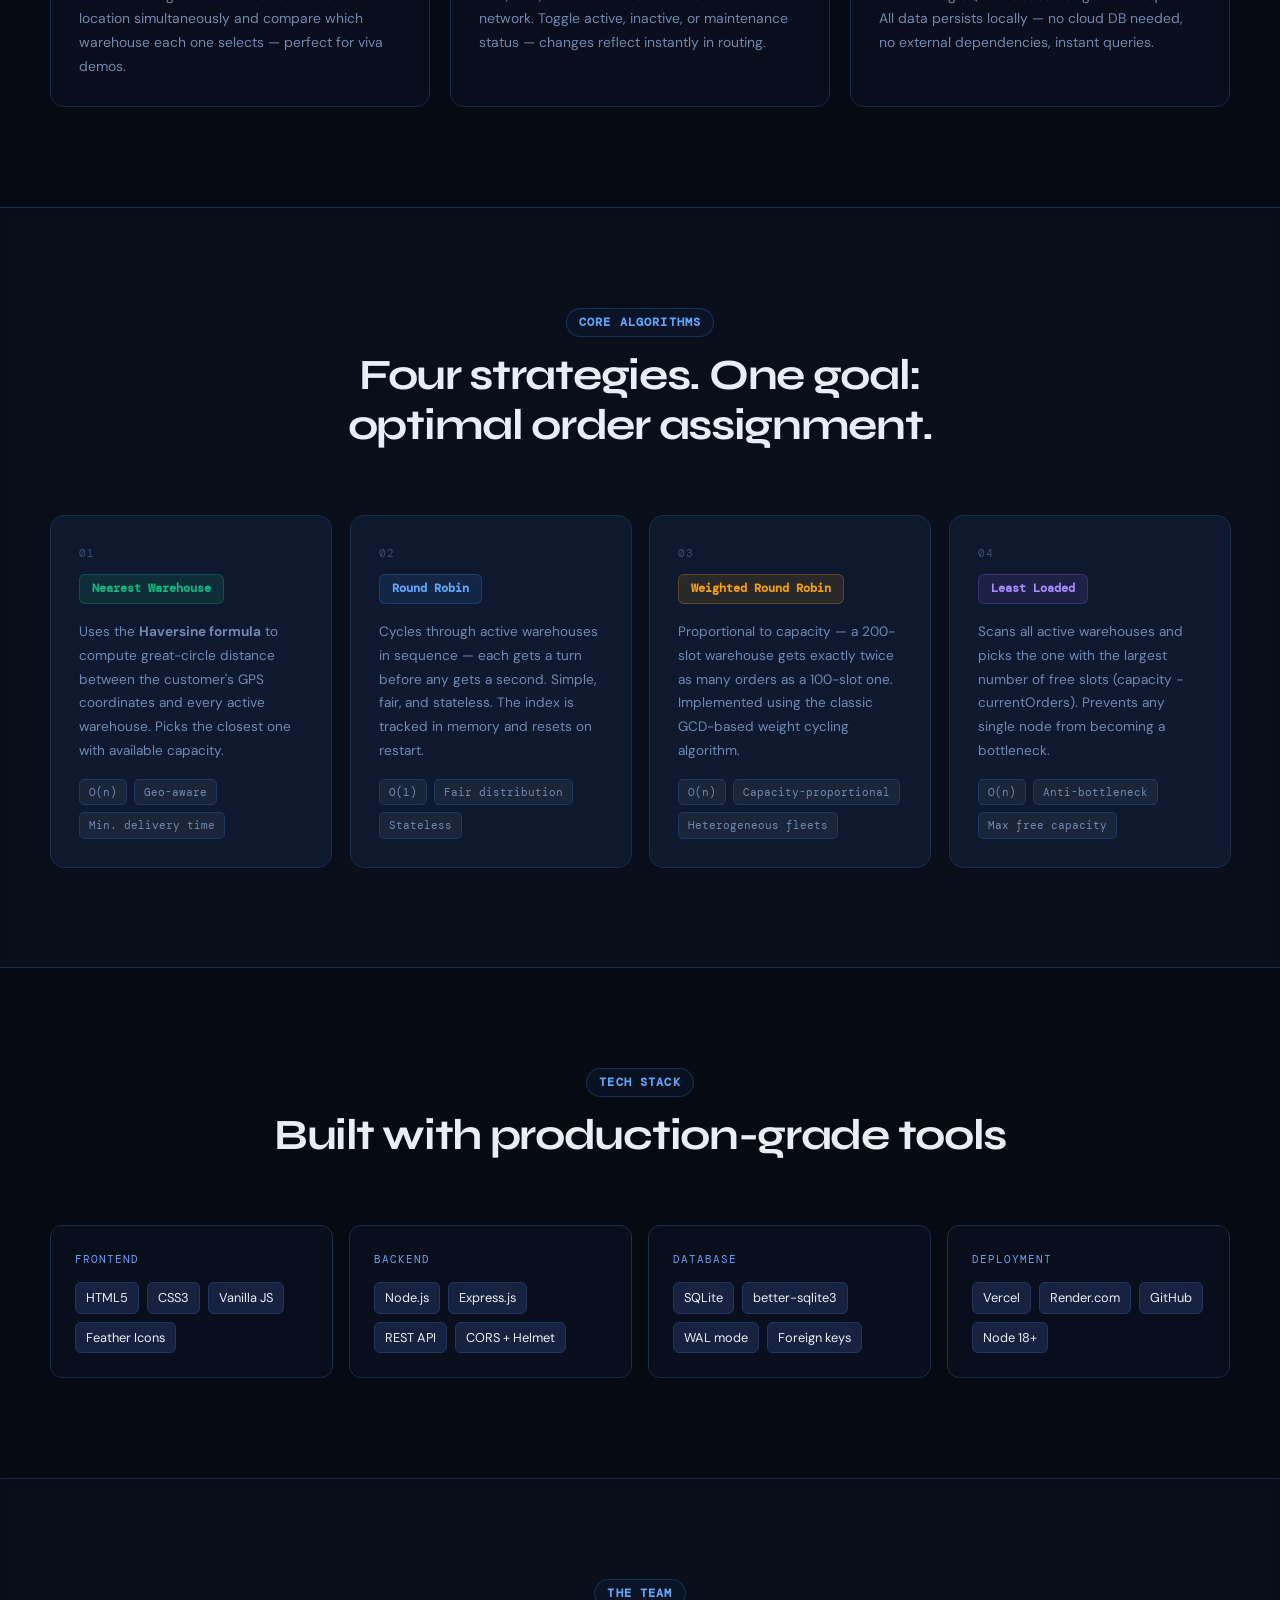
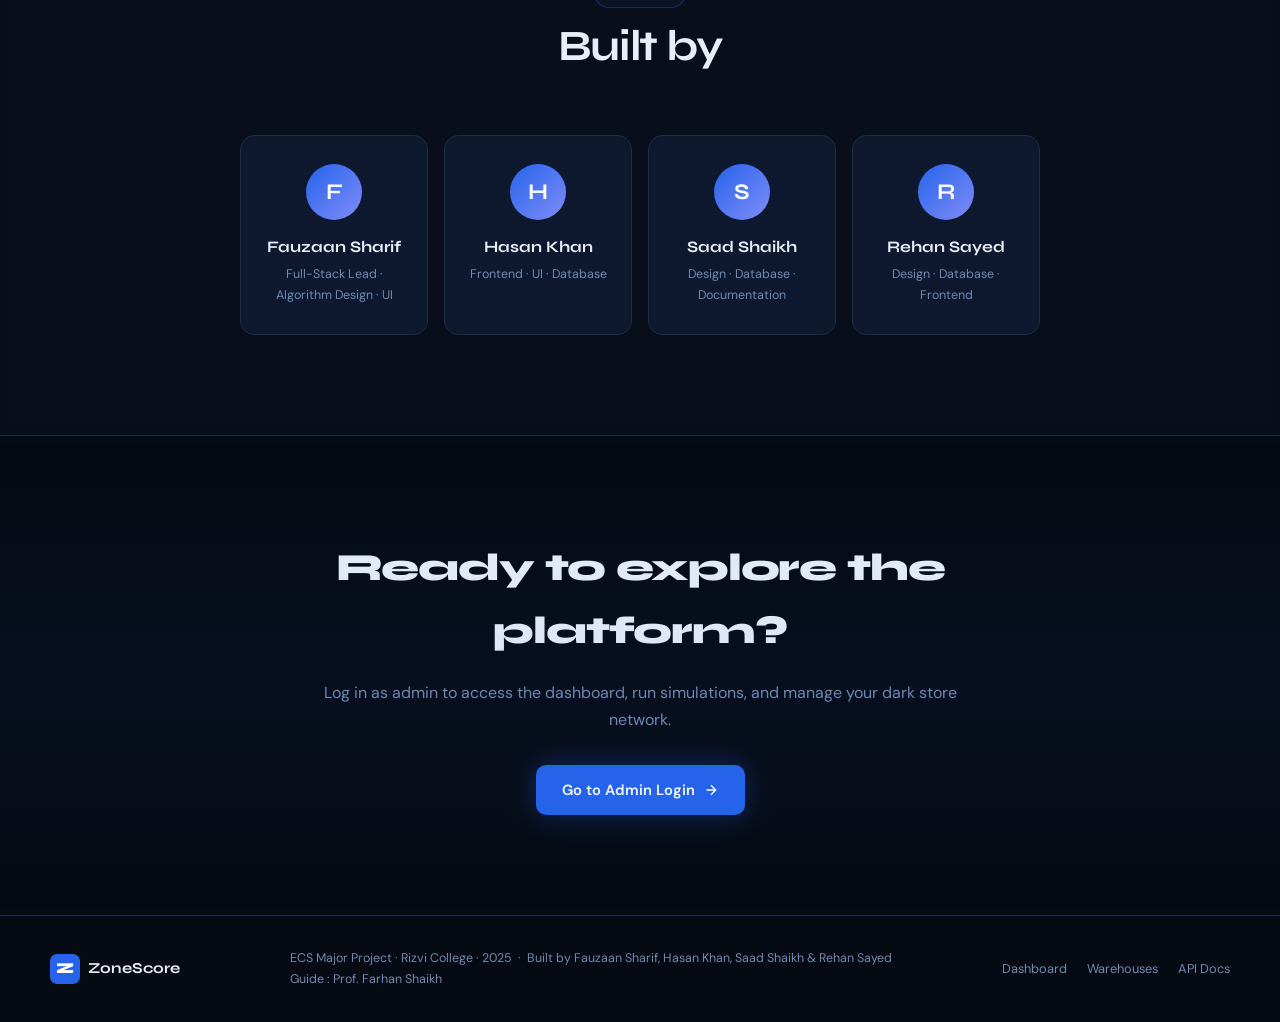
==== commit f9fbf699: "UI changes" ====
--- a/index.html
+++ b/index.html
@@ -377,8 +377,8 @@
           </div>
           <div class="team-card tilt-card" data-tilt>
             <div class="team-avatar">R</div>
-            <div class="team-name">Rehan</div>
-            <div class="team-role">Design · UI · Frontend</div>
+            <div class="team-name">Rehan Sayed</div>
+            <div class="team-role">Design · Database · Frontend</div>
           </div>
         </div>
       </div>
